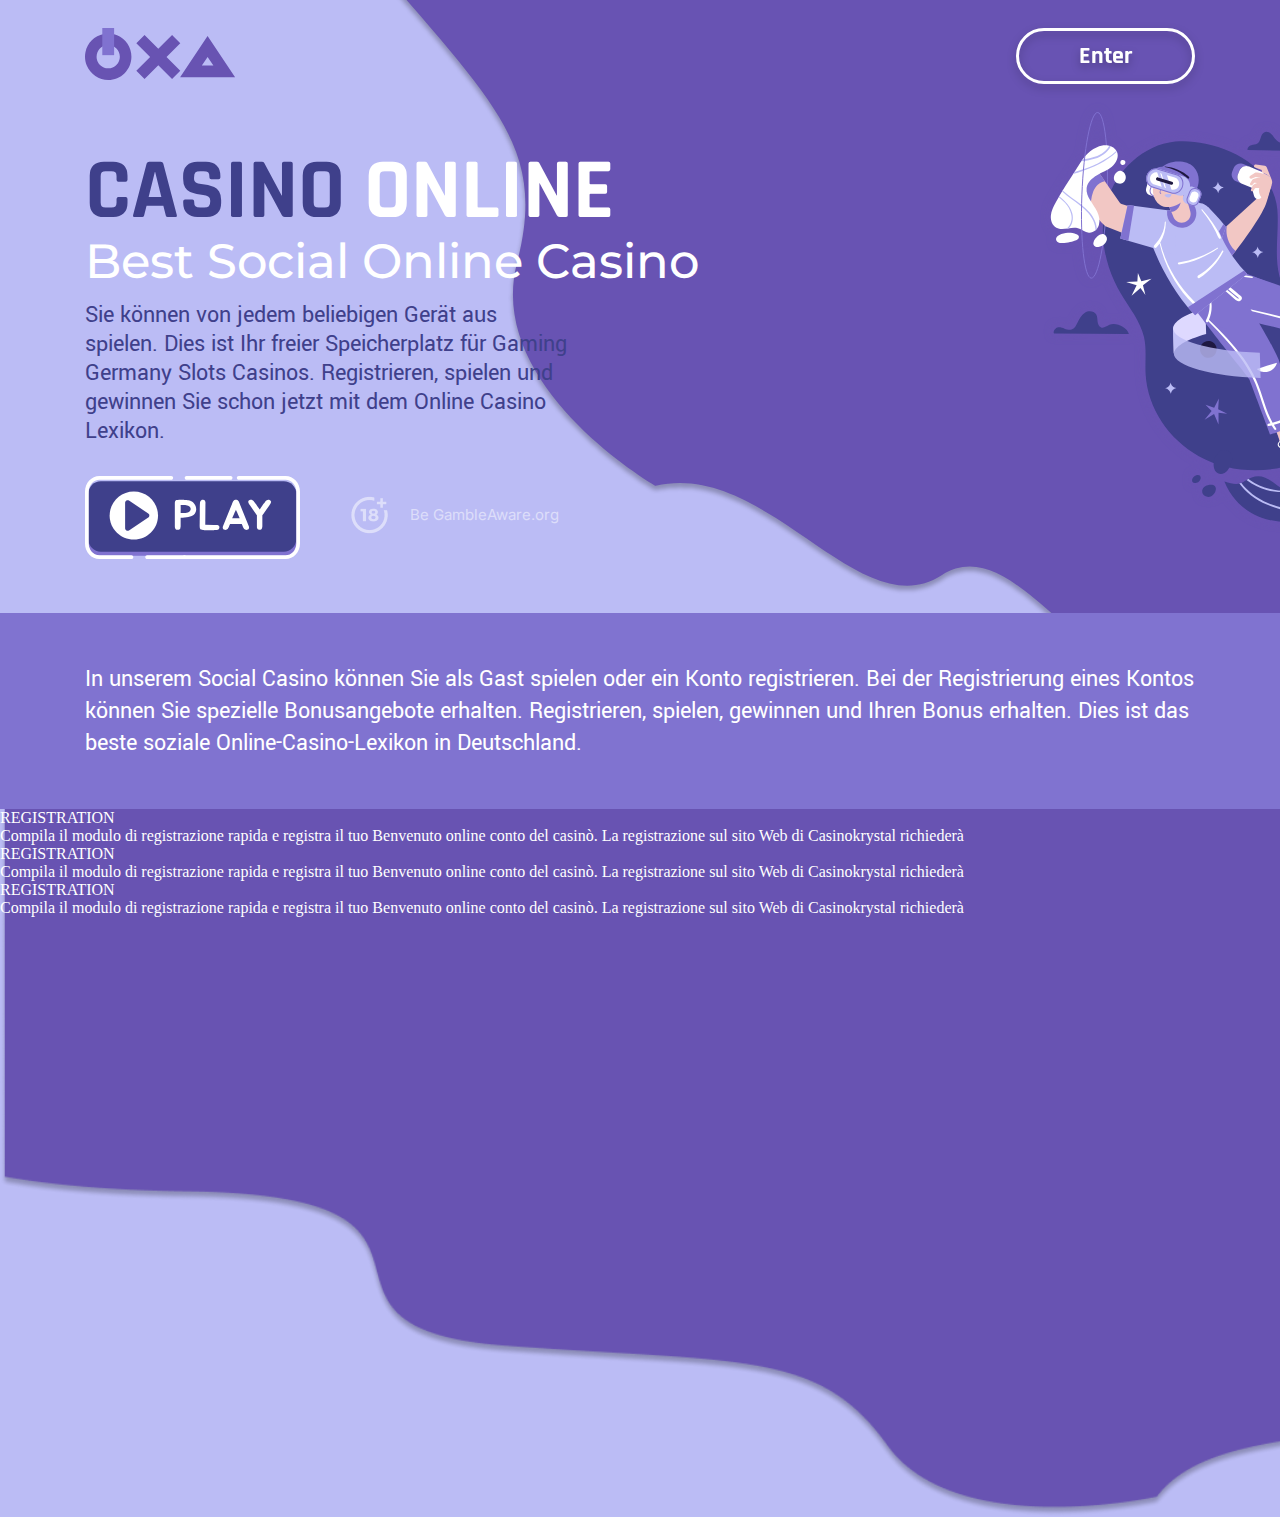
==== index.html @ 9703a472 "init" ====
<!DOCTYPE html>
<html lang="en">

<head>
    <meta charset="UTF-8">
    <meta http-equiv="X-UA-Compatible" content="IE=edge">
    <meta name="viewport" content="width=device-width, initial-scale=1.0">
    <title>Casino4</title>
    <link rel="stylesheet" href="css/style.css">
</head>

<body>

    <nav>
        <div class="container">
            <div class="logo">
                <a href="#">
                    <img src="images/lg.svg" alt="">
                </a>
            </div>
            <div class="enter">
                <button id="enter">
                    Enter
                </button>
            </div>
        </div>
    </nav>
    <img class="banner_fone" src="images/banner_fone.svg" />
    <div class="banner_left"><img src="images/banner_left.svg" alt=""></div>
    <div class="banner_right"><img src="images/banner_right.svg" alt=""></div>
    <div class="usp_banner">
        <div class="container">
            <div class="container_inner">
                <h1>
                    <span class="marked">CASINO</span> ONLINE
                </h1>
                <h2>
                    Best Social Online Casino
                </h2>
                <p>
                    Sie können von jedem beliebigen Gerät aus spielen. Dies ist Ihr freier Speicherplatz für Gaming
                    Germany Slots Casinos. Registrieren, spielen und gewinnen Sie schon jetzt mit dem Online Casino
                    Lexikon.
                </p>
                <div class="button_and_p18">
                    <button class="play_btn">
                        <svg width="215" height="83" viewBox="0 0 215 83" fill="none"
                            xmlns="http://www.w3.org/2000/svg">
                            <g clip-path="url(#clip0_13_591)">
                                <path id="shadow"
                                    d="M200.749 8.53271H15.9136C9.02258 8.53271 3.38501 14.0955 3.38501 20.8698V67.5354C3.38501 74.3344 9.02258 79.8725 15.9136 79.8725H200.749C207.637 79.8725 213.275 74.3097 213.275 67.5354V20.8698C213.275 14.0831 207.637 8.53271 200.749 8.53271Z"
                                    fill="#8072D0" />
                                <path id="fone"
                                    d="M198.73 5.29089H15.8329C8.98534 5.29089 3.38501 10.7733 3.38501 17.4703V63.5488C3.38501 70.2489 8.96983 75.7282 15.8329 75.7282H198.73C205.574 75.7282 211.174 70.2489 211.174 63.5488V17.4703C211.174 10.7733 205.574 5.29089 198.73 5.29089Z"
                                    fill="#3F408B" />
                                <path id="border_1"
                                    d="M145.63 3.70853H101.572C101.079 3.70853 100.605 3.51316 100.256 3.16542C99.9068 2.81768 99.7107 2.34605 99.7107 1.85427C99.7107 1.36248 99.9068 0.890833 100.256 0.543091C100.605 0.195349 101.079 0 101.572 0H145.63C146.124 0 146.598 0.195349 146.947 0.543091C147.296 0.890833 147.492 1.36248 147.492 1.85427C147.492 2.34605 147.296 2.81768 146.947 3.16542C146.598 3.51316 146.124 3.70853 145.63 3.70853Z"
                                    fill="white" />

                                <path id="border_2"
                                    d="M200.557 83H99.4346C98.9409 83 98.4674 82.8046 98.1182 82.4569C97.7691 82.1091 97.573 81.6375 97.573 81.1457C97.573 80.654 97.7691 80.1823 98.1182 79.8346C98.4674 79.4868 98.9409 79.2915 99.4346 79.2915H200.557C206.452 79.2915 211.274 73.9728 211.274 67.4334V15.5666C211.274 9.02718 206.468 3.70853 200.557 3.70853H153.707C153.213 3.70853 152.739 3.51316 152.39 3.16542C152.041 2.81768 151.845 2.34605 151.845 1.85427C151.845 1.36248 152.041 0.890833 152.39 0.543091C152.739 0.195349 153.213 0 153.707 0H200.557C208.522 0 214.997 6.98131 214.997 15.5666V67.4334C214.997 76.0032 208.528 83 200.557 83Z"
                                    fill="white" />
                                <path id="border_4"
                                    d="M46.4471 83H14.4398C6.47836 83 0 76.0156 0 67.4334V15.5666C0 6.98131 6.47836 0 14.4398 0H86.2637C86.7574 0 87.2309 0.195349 87.5801 0.543091C87.9292 0.890833 88.1253 1.36248 88.1253 1.85427C88.1253 2.34605 87.9292 2.81768 87.5801 3.16542C87.2309 3.51316 86.7574 3.70853 86.2637 3.70853H14.4398C8.54475 3.70853 3.72321 9.02718 3.72321 15.5666V67.4334C3.72321 73.9728 8.52923 79.2915 14.4398 79.2915H46.4471C46.9408 79.2915 47.4143 79.4868 47.7634 79.8346C48.1125 80.1823 48.3087 80.654 48.3087 81.1457C48.3087 81.6375 48.1125 82.1091 47.7634 82.4569C47.4143 82.8046 46.9408 83 46.4471 83Z"
                                    fill="white" />
                                <path id="border_3"
                                    d="M99.4347 83H62.1219C61.6281 83 61.1546 82.8047 60.8055 82.4569C60.4564 82.1092 60.2603 81.6376 60.2603 81.1458C60.2603 80.654 60.4564 80.1823 60.8055 79.8346C61.1546 79.4869 61.6281 79.2915 62.1219 79.2915H99.4347C99.9284 79.2915 100.402 79.4869 100.751 79.8346C101.1 80.1823 101.296 80.654 101.296 81.1458C101.296 81.6376 101.1 82.1092 100.751 82.4569C100.402 82.8047 99.9284 83 99.4347 83Z"
                                    fill="white" />
                                <path id="letter_p"
                                    d="M108.215 26.3893C109.28 27.3604 110.095 28.5717 110.592 29.9217C111.091 31.2219 111.294 32.6162 111.187 34.0041C111.078 35.2791 110.651 36.5069 109.946 37.5767C109.161 38.7205 108.031 39.5863 106.72 40.049C105.643 40.5123 104.516 40.8523 103.363 41.0627C102.258 41.2687 101.041 41.4243 99.7107 41.5294C99.1181 41.585 98.6124 41.6221 98.2028 41.6344C97.7932 41.6468 97.3185 41.6715 96.7817 41.6993H96.2109C96.0186 41.6927 95.8263 41.7061 95.6369 41.7395V50.4978C95.5541 51.0335 95.4507 51.5826 95.3266 52.145C95.2639 52.4223 95.1423 52.683 94.9699 52.9096C94.7976 53.1361 94.5786 53.3233 94.3276 53.4585C93.9713 53.6415 93.5799 53.7468 93.1795 53.7675C92.7655 53.7955 92.3496 53.781 91.9385 53.7242C91.5897 53.6856 91.2516 53.5807 90.9425 53.4152C90.6382 53.2196 90.407 52.9296 90.2848 52.5901C90.1631 52.3084 90.0594 52.0194 89.9745 51.7247C89.8664 51.3323 89.8162 50.9263 89.8256 50.5195V27.1094C89.8249 26.9251 89.8394 26.7411 89.869 26.5593L89.9528 26.0493C90.012 25.8999 90.0547 25.7445 90.08 25.5858C90.1057 25.4262 90.1484 25.2698 90.2072 25.1191C90.26 24.987 90.3244 24.8598 90.3996 24.739C90.4718 24.62 90.5654 24.5152 90.6757 24.43C90.867 24.2604 91.0908 24.1311 91.3335 24.0498C91.7664 23.9184 92.2185 23.8609 92.6707 23.8799H92.7545C93.6336 23.8242 94.6109 23.7748 95.6865 23.7315C96.5784 23.6862 97.4724 23.7079 98.361 23.7964C98.7272 23.8501 99.0958 23.8852 99.4656 23.9015C99.8069 23.9015 100.13 23.9386 100.443 23.9664L101.461 24.0498C101.802 24.0776 102.14 24.1209 102.481 24.1765C102.764 24.2322 103.024 24.2754 103.266 24.3033C103.508 24.3311 103.753 24.3743 104.011 24.43C104.269 24.4856 104.483 24.5443 104.753 24.5999C105.018 24.6571 105.27 24.7618 105.497 24.909C106.02 25.0483 106.521 25.2616 106.983 25.5425C107.38 25.7959 107.79 26.0803 108.215 26.3893ZM105.665 33.3551C105.706 32.7364 105.566 32.1189 105.261 31.5781C104.958 31.0612 104.532 30.6262 104.02 30.3111C103.452 29.9592 102.837 29.6887 102.193 29.5075C101.526 29.3119 100.844 29.1703 100.154 29.0842C99.9837 29.0842 99.751 29.0842 99.4531 29.0625L98.4975 29.0193L97.5419 28.9791C97.2317 28.9791 97.0114 28.9575 96.8407 28.9575C96.6729 28.9267 96.5025 28.9122 96.3319 28.9142H95.6524C95.6793 29.7898 95.6937 30.6284 95.6958 31.4298V34.032C95.6679 34.5388 95.6524 35.0487 95.6524 35.5555V37.0637L98.2865 37.0204C99.0381 37.0174 99.7889 36.9751 100.536 36.8937C101.332 36.8155 102.116 36.6454 102.872 36.3869C103.572 36.154 104.215 35.7794 104.762 35.2867C105.299 34.7807 105.621 34.09 105.665 33.3551Z"
                                    fill="white" />
                                <path id="letter_l"
                                    d="M134.287 50.4576C134.355 50.6564 134.384 50.8661 134.374 51.0757V51.7309C134.375 51.9495 134.332 52.1661 134.246 52.3675C134.16 52.5662 134.045 52.7515 133.905 52.9176C133.621 53.2748 133.237 53.5395 132.801 53.6778C132.187 53.8925 131.543 54.0073 130.892 54.0178C130.582 54.0456 130.253 54.058 129.915 54.058C129.573 54.0576 129.231 54.0866 128.894 54.1445H128.724C126.546 54.1713 124.295 54.1713 121.972 54.1445C121.335 54.1153 120.697 54.1226 120.061 54.1661C119.368 54.2076 118.673 54.1932 117.982 54.1229C117.337 54.0634 116.707 53.8918 116.121 53.616C115.796 53.4423 115.513 53.2012 115.289 52.909C115.066 52.6169 114.908 52.2805 114.827 51.9225C114.798 51.7905 114.783 51.6558 114.783 51.5207C114.67 50.5805 114.628 49.6333 114.656 48.6868C114.683 47.7576 114.698 46.8408 114.7 45.9363L114.783 39.8048V34.1308C114.783 33.1151 114.791 32.2127 114.805 31.4236C114.82 30.6345 114.84 29.7599 114.867 28.7998V28.5896C114.895 28.3053 114.917 28.0241 114.932 27.7429C114.948 27.4616 114.954 27.1773 114.954 26.8961C114.989 26.3192 115.148 25.7565 115.419 25.2458C115.595 24.8176 115.909 24.4606 116.313 24.2321C116.701 23.9724 117.161 23.8396 117.629 23.852C117.827 23.852 118.016 23.852 118.203 23.8705C118.389 23.8891 118.562 23.9076 118.733 23.9354C118.904 23.9631 119.069 24.0207 119.22 24.1054C119.394 24.2022 119.558 24.3149 119.71 24.4423C119.895 24.6621 120.051 24.904 120.176 25.1623C120.288 25.4606 120.36 25.7724 120.39 26.0895C120.418 26.2873 120.446 26.4696 120.474 26.6396C120.502 26.8071 120.517 26.9766 120.517 27.1464C120.46 27.3093 120.431 27.4806 120.43 27.6532V28.8894L120.263 48.8135L128.671 48.8969H130.666C130.837 48.8969 131.02 48.8969 131.218 48.9186C131.417 48.9402 131.615 48.9557 131.814 48.9835C132.013 49.0113 132.239 49.0391 132.407 49.0669C132.579 49.0956 132.749 49.138 132.915 49.1936C133.204 49.2653 133.468 49.4114 133.682 49.617C133.956 49.8374 134.165 50.128 134.287 50.4576Z"
                                    fill="white" />
                                <path id="letter_a"
                                    d="M163.973 50.7945C164.001 50.9645 164.023 51.1283 164.035 51.2828C164.048 51.4373 164.057 51.6135 164.057 51.8113C164.054 52.1451 163.946 52.4696 163.747 52.7384C163.655 52.8885 163.541 53.0239 163.409 53.1402C163.256 53.2686 163.084 53.3728 162.9 53.4492C162.218 53.8373 161.424 53.9864 160.647 53.8726C160.259 53.7636 159.898 53.5763 159.586 53.3225C159.549 53.2807 159.506 53.2443 159.459 53.2143C159.42 53.1897 159.39 53.1527 159.375 53.1093C159.342 53.0783 159.312 53.043 159.288 53.0042C159.256 52.9584 159.212 52.922 159.161 52.8991C159.035 52.7769 158.922 52.6423 158.823 52.4974C158.736 52.3707 158.652 52.2347 158.568 52.0956C158.512 51.958 158.448 51.8238 158.376 51.6939C158.305 51.5671 158.227 51.4311 158.143 51.2921C158.06 51.153 158.029 51.0727 157.973 50.983C157.916 50.8862 157.874 50.7823 157.845 50.674C157.743 50.4595 157.671 50.2316 157.631 49.9972L156.741 47.9266C154.786 47.9266 152.84 47.9328 150.902 47.9451C148.964 47.9575 147.017 47.9513 145.062 47.9266L144.172 49.9972C144.116 50.1034 144.08 50.2184 144.063 50.3371C144.048 50.4547 144.013 50.5687 143.958 50.674C143.902 50.7883 143.852 50.8934 143.809 50.983C143.766 51.0727 143.716 51.187 143.66 51.2921C143.604 51.3972 143.499 51.5671 143.427 51.6939C143.356 51.8206 143.278 51.9534 143.195 52.0956C143.137 52.2363 143.065 52.3709 142.981 52.4974C142.881 52.6416 142.768 52.7761 142.642 52.8991C142.591 52.9212 142.546 52.9577 142.515 53.0042C142.49 53.0423 142.461 53.0775 142.428 53.1093C142.413 53.1527 142.384 53.1897 142.344 53.2143C142.297 53.2443 142.254 53.2807 142.217 53.3225C141.904 53.5752 141.543 53.7623 141.156 53.8726C140.379 53.9866 139.586 53.8375 138.904 53.4492C138.719 53.3736 138.547 53.2693 138.395 53.1402C138.262 53.0248 138.147 52.8892 138.057 52.7384C137.858 52.4696 137.749 52.1451 137.746 51.8113C137.746 51.6135 137.746 51.4373 137.768 51.2828C137.79 51.1283 137.802 50.9738 137.83 50.7945C137.887 50.5373 137.958 50.2835 138.044 50.0343L138.171 49.6542L147.005 27.9963L147.259 27.3195C147.312 27.1569 147.383 27.0004 147.47 26.8529C147.564 26.6941 147.636 26.5237 147.684 26.346C147.811 26.0087 147.966 25.683 148.15 25.3725C148.237 25.208 148.341 25.0527 148.46 24.909L148.798 24.4856C148.99 24.2455 149.238 24.0565 149.521 23.9355C150.42 23.6553 151.383 23.6553 152.282 23.9355C152.565 24.0565 152.814 24.2455 153.005 24.4856C153.201 24.739 153.415 25.0357 153.641 25.3725C153.825 25.683 153.98 26.0087 154.107 26.346C154.155 26.5237 154.227 26.6941 154.321 26.8529C154.408 27.0004 154.479 27.1569 154.532 27.3195L154.786 27.9963L163.62 49.6542L163.747 50.0343C163.835 50.2837 163.911 50.5374 163.973 50.7945ZM153.921 40.4323C153.551 39.6133 153.176 38.7696 152.794 37.895C152.413 37.0204 152.009 36.1335 151.584 35.228C151.473 34.9746 151.358 34.715 151.246 34.4461L150.905 33.6642C150.821 33.9176 150.722 34.1803 150.595 34.4461C150.467 34.7119 150.368 34.9746 150.256 35.228C149.83 36.1345 149.427 37.0235 149.046 37.895C148.665 38.7696 148.286 39.6133 147.92 40.4323L147.157 42.2865H154.671L153.921 40.4323Z"
                                    fill="white" />
                                <path id="letter_y"
                                    d="M186.055 25.5425C186.082 25.6819 186.09 25.8245 186.077 25.9659C186.055 26.1289 186.004 26.2867 185.928 26.4325C185.826 26.7935 185.699 27.1467 185.546 27.4895C185.396 27.8589 185.187 28.2013 184.926 28.5031C184.811 28.6731 184.705 28.8369 184.616 28.9914C184.526 29.146 184.423 29.3005 184.339 29.4334L183.787 30.1534L178.326 37.9908L177.349 39.227V50.4793C177.294 50.6138 177.266 50.7575 177.265 50.9027C177.264 51.0581 177.249 51.2132 177.222 51.3662C177.169 51.4967 177.126 51.631 177.095 51.768C177.063 51.9051 177.021 52.0395 176.967 52.1698C176.922 52.2486 176.894 52.3359 176.884 52.4263L176.818 52.553L176.756 52.6797C176.569 52.9785 176.323 53.2369 176.034 53.4399C175.372 53.7537 174.622 53.828 173.911 53.6501C173.533 53.6273 173.174 53.4793 172.89 53.2298C172.759 53.1497 172.644 53.0447 172.552 52.9207C172.465 52.8064 172.382 52.6797 172.295 52.5406C172.208 52.4015 172.183 52.2316 172.127 52.0739C172.071 51.9374 172.028 51.7956 172 51.6506C171.944 51.5238 171.915 51.3872 171.913 51.2488V39.3321L170.982 37.895L165.463 30.1102L164.994 29.3499C164.824 29.0965 164.613 28.7998 164.374 28.4599C164.142 28.1424 163.942 27.8029 163.778 27.4462C163.668 27.2801 163.575 27.103 163.502 26.9177C163.43 26.7354 163.368 26.5438 163.313 26.346C163.227 26.0719 163.212 25.7807 163.269 25.4992C163.347 25.1482 163.523 24.8265 163.778 24.5721C164.043 24.3297 164.344 24.1305 164.672 23.9818C165.065 23.7007 165.551 23.5791 166.03 23.6419C166.309 23.6359 166.585 23.6941 166.837 23.8119C167.064 23.9231 167.29 24.0529 167.517 24.192C167.771 24.3898 168.019 24.5999 168.258 24.8101C168.496 25.0326 168.716 25.2733 168.916 25.5301C169.142 25.8114 169.357 26.0741 169.555 26.312C169.769 26.5753 169.967 26.8508 170.148 27.1372L170.275 27.3071C170.953 28.2096 171.59 29.0769 172.186 29.9093C172.782 30.7416 173.402 31.6368 174.048 32.5949C174.141 32.7007 174.226 32.8133 174.302 32.9318C174.414 33.1028 174.541 33.3005 174.684 33.5251C174.796 33.3273 174.904 33.1512 174.994 32.9967C175.062 32.8867 175.14 32.7832 175.227 32.6876C175.878 31.7296 176.499 30.8272 177.088 29.9804C177.678 29.1336 178.315 28.26 179 27.3597L179.083 27.1897C179.306 26.9421 179.514 26.681 179.704 26.4078C179.888 26.1379 180.095 25.8629 180.324 25.5827C180.725 25.0483 181.23 24.6013 181.811 24.2692C182.23 23.974 182.708 23.7727 183.213 23.679C183.706 23.6122 184.207 23.7324 184.616 24.0158C184.786 24.1302 184.947 24.2291 185.103 24.3249C185.251 24.4088 185.387 24.5128 185.506 24.6339C185.741 24.9025 185.927 25.21 186.055 25.5425Z"
                                    fill="white" />
                                <path id="round"
                                    d="M48.8237 63.6075C62.1895 63.6075 73.0246 52.8151 73.0246 39.5021C73.0246 26.189 62.1895 15.3966 48.8237 15.3966C35.4579 15.3966 24.6228 26.189 24.6228 39.5021C24.6228 52.8151 35.4579 63.6075 48.8237 63.6075Z"
                                    fill="white" />
                                <path id="play_in_round"
                                    d="M40.1177 26.6613V52.3398C40.1202 52.7852 40.2435 53.2217 40.4745 53.6031C40.7055 53.9846 41.0357 54.2967 41.4302 54.5066C41.8246 54.7165 42.2687 54.8164 42.7154 54.7956C43.1622 54.7749 43.595 54.6343 43.9681 54.3887L63.245 41.5541C63.5823 41.3279 63.8585 41.0225 64.0495 40.665C64.2405 40.3074 64.3404 39.9086 64.3404 39.5036C64.3404 39.0986 64.2405 38.6998 64.0495 38.3422C63.8585 37.9847 63.5823 37.6794 63.245 37.4531L43.9712 24.6123C43.598 24.3659 43.1649 24.2247 42.7177 24.2035C42.2705 24.1823 41.8259 24.282 41.4309 24.492C41.0359 24.702 40.7054 25.0145 40.4742 25.3964C40.243 25.7783 40.1198 26.2153 40.1177 26.6613Z"
                                    fill="#3F408B" />
                            </g>
                            <defs>
                                <clipPath id="clip0_13_591">
                                    <rect width="215" height="83" fill="white" />
                                </clipPath>
                            </defs>
                        </svg>
                    </button>
                    <div class="p18">
                        <img src="images/p18.png" alt="">
                        <p>
                            Be GambleAware.org
                        </p>
                    </div>
                </div>
            </div>
        </div>
    </div>

    <div class="information">
        <div class="container">
            <p>
                In unserem Social Casino können Sie als Gast spielen oder ein Konto registrieren. Bei der Registrierung
                eines Kontos können Sie spezielle Bonusangebote erhalten. Registrieren, spielen, gewinnen und Ihren
                Bonus erhalten. Dies ist das beste soziale Online-Casino-Lexikon in Deutschland.
            </p>
        </div>
    </div>

    <div class="adv">
        <div class="adv_element">
            <h2>
                REGISTRATION
            </h2>
            <p>
                Compila il modulo di registrazione rapida e registra il tuo Benvenuto online conto del casinò. La
                registrazione sul sito Web di Casinokrystal richiederà
            </p>
        </div>
        <div class="adv_element">
            <h2>
                REGISTRATION
            </h2>
            <p>
                Compila il modulo di registrazione rapida e registra il tuo Benvenuto online conto del casinò. La
                registrazione sul sito Web di Casinokrystal richiederà
            </p>
        </div>
        <div class="adv_element">
            <h2>
                REGISTRATION
            </h2>
            <p>
                Compila il modulo di registrazione rapida e registra il tuo Benvenuto online conto del casinò. La
                registrazione sul sito Web di Casinokrystal richiederà
            </p>
        </div>
    </div>


    <!-- 
    <div class="solo_btn_wrapper">
        <button class="play_btn">
            Play
        </button>
    </div>
    <div class="games">
        <div class="container">
            <div class="game">
                <img src="pic/alien.png">
                <button id="alien" class="play_btn">Play</button>
            </div>
            <div class="game">
                <img src="pic/poker.png">
                <button id="poker" class="play_btn">Play</button>
            </div>
            <div class="game">
                <img src="pic/treasure.png">
                <button id="treasure" class="play_btn">Play</button>
            </div>
            <div class="game">
                <img src="pic/africaking.png">
                <button id="africaking" class="play_btn">Play</button>
            </div>
            <div class="game">
                <img src="pic/spin.png">
                <button id="spin" class="play_btn">Play</button>
            </div>
            <div class="game">
                <img src="pic/pirates.png">
                <button id="pirates" class="play_btn">Play</button>
            </div>
            <div class="game">
                <img src="pic/bj.png">
                <button id="bj" class="play_btn">Play</button>
            </div>

        </div>
    </div>
    <div id="game_popup" class="dnone">
        <div class="game_popup_inner">
            <img src="pic/cross.svg" id="game_cross">
            <div id="game_name">BJ</div>
            <iframe id="iframe" src="" frameborder="0">
                Sorry, your browser doesn't support this game
            </iframe>
        </div>
    </div>


    <div class="footer">
        <nav>
            <div class="container">
                <div class="logo">
                    <a href="#">
                        <img src="pic/logo.svg" alt="">
                    </a>
                </div>
                <div class="links">
                    <a href="#">lorem</a>
                    <a href="#">ipsum</a>
                    <a href="#">dolor</a>
                    <a href="#">sit</a>
                    <a href="#">amet</a>
                </div>
            </div>
        </nav>
        <p>Lorem ipsum dolor sit amet consectetur adipisicing elit. Dolor nulla minima rerum ipsa repudiandae sapiente
            autem qui nesciunt? Tempora fuga repellat amet nisi voluptatum doloremque quibusdam sint iure reprehenderit
            repudiandae voluptatem odio, explicabo dolorem corrupti voluptas enim veniam porro quidem ut sequi? Suscipit
            corporis sed modi, voluptatum fugiat quam velit quas vitae dolores pariatur impedit aperiam exercitationem
            non voluptas. Ut.</p>
        <p>Lorem ipsum dolor sit amet consectetur adipisicing elit. Officiis, voluptatem.</p>
        <div class="p18">
            <img src="pic/p18.png" alt="">
            <p>
                The casino does not bring good luck in the future on real casino sites.
            </p>
        </div>
    </div>
    <script src="js/btns.js"></script> -->

</body>

</html>
---- css/style.css ----
@import url("https://fonts.googleapis.com/css2?family=Inter:wght@400;500&family=Montserrat:wght@500&family=Rajdhani:wght@500;700&family=Yantramanav:wght@400;700&display=swap");
body {
  background-color: rgb(187, 188, 245);
  line-height: 1;
}

article, aside, details, figcaption, figure,
footer, header, hgroup, menu, nav, section {
  display: block;
}

html, body, div, span, applet, object, iframe,
h1, h2, h3, h4, h5, h6, p, blockquote, pre,
a, abbr, acronym, address, big, cite, code,
del, dfn, em, img, ins, kbd, q, s, samp,
small, strike, strong, sub, sup, tt, var,
b, u, i, center,
dl, dt, dd, ol, ul, li,
fieldset, form, label, legend,
table, caption, tbody, tfoot, thead, tr, th, td,
article, aside, canvas, details, embed,
figure, figcaption, footer, header, hgroup,
menu, nav, output, ruby, section, summary,
time, mark, audio, video, button {
  margin: 0;
  padding: 0;
  border: 0;
  font-size: 100%;
  font: inherit;
  vertical-align: baseline;
  box-sizing: border-box;
  color: white;
}

.container {
  width: 1110px;
  margin: 0 auto;
}
@media (max-width: 1150px) {
  .container {
    width: 920px;
  }
}
@media (max-width: 960px) {
  .container {
    padding: 0px 15px;
    width: 100%;
  }
}

nav {
  padding: 28px 0px;
}
nav .container {
  display: flex;
  flex-wrap: wrap;
  justify-content: space-between;
}
nav .logo {
  width: 30%;
}
@media (max-width: 700px) {
  nav .logo {
    text-align: center;
    width: 100%;
  }
}
nav .logo img {
  transition: 0.3s;
}
nav .logo img:hover {
  filter: drop-shadow(0px 0px 5px rgb(104, 83, 178));
}
nav .enter {
  display: flex;
  flex-wrap: wrap;
  justify-content: right;
  -moz-column-gap: 32px;
       column-gap: 32px;
  width: 70%;
}
@media (max-width: 700px) {
  nav .enter {
    padding-top: 20px;
    width: 100%;
    justify-content: center;
  }
}
nav .enter button {
  border: 3px solid #FFFFFF;
  filter: drop-shadow(0px 4px 4px rgba(0, 0, 0, 0.25));
  border-radius: 32px;
  background-color: transparent;
  font-family: "Rajdhani";
  font-style: normal;
  font-weight: 700;
  font-size: 24px;
  line-height: 31px;
  padding: 5px 60px;
  transition: 0.2s;
}
nav .enter button:hover {
  cursor: pointer;
  background-color: white;
  color: rgb(104, 83, 178);
}

.banner_fone {
  position: absolute;
  top: 0;
  right: 0;
  z-index: -1;
}
@media (max-width: 1100px) {
  .banner_fone {
    display: none;
  }
}

.banner_left {
  width: 0;
  height: 0;
  position: relative;
  left: 1050px;
  animation: 10s ease-in-out 0s infinite alternate banner_left_anim;
  filter: drop-shadow(0px 0px 5px rgb(104, 83, 178));
}

@keyframes banner_left_anim {
  0% {
    transform: scale(1);
    transform: skew(-2deg, -2deg);
    transform: rotate(0deg);
    transform: translate(0px, 0px);
  }
  50% {
    transform: translate(30px, 0px);
    transform: scale(1.05);
    transform: skew(0deg, 0deg);
    transform: rotate(-6deg);
  }
  100% {
    transform: translate(30px, 30px);
    transform: scale(1.1);
    transform: skew(2deg, 2deg);
    transform: rotate(6deg);
  }
}
.banner_right {
  width: 0;
  height: 0;
  position: relative;
  left: 1350px;
  animation: 12s ease-in-out 0s infinite alternate banner_right_anim;
  filter: drop-shadow(0px 0px 5px rgb(104, 83, 178));
}

.banner_right img, .banner_left img {
  transition: 0.3s ease-in-out;
}
.banner_right img:hover, .banner_left img:hover {
  cursor: pointer;
  transform: scale(1.05);
  filter: drop-shadow(0px 0px 5px black);
}

@keyframes banner_right_anim {
  0% {
    transform: scale(1);
    transform: skew(4deg, 0deg);
    transform: rotate(0deg);
    transform: translate(0px, 0px);
  }
  50% {
    transform: translate(0px, 50px);
    transform: scale(0.95);
    transform: skew(2deg, 2deg);
    transform: rotate(8deg);
  }
  100% {
    transform: translate(30px, 20px);
    transform: scale(0.9);
    transform: skew(0deg, 4deg);
    transform: rotate(-8deg);
  }
}
.usp_banner {
  margin-top: 40px;
}
.usp_banner .container_inner {
  width: 63%;
  z-index: 1;
  position: relative;
}
@media (max-width: 950px) {
  .usp_banner .container_inner {
    width: 100%;
  }
}
.usp_banner .container_inner h1 {
  font-family: "Rajdhani";
  font-style: normal;
  font-weight: 700;
  font-size: 86px;
  line-height: 31px;
}
.usp_banner .container_inner h1 .marked {
  font-family: "Rajdhani";
  font-style: normal;
  font-weight: 700;
  font-size: 86px;
  line-height: 80px;
  color: rgb(63, 64, 139);
}
@media (max-width: 600px) {
  .usp_banner .container_inner h1 {
    font-size: 36px;
    line-height: 31px;
  }
}
.usp_banner .container_inner h2 {
  font-family: "Montserrat";
  font-style: normal;
  font-weight: 500;
  font-size: 48px;
  line-height: 59px;
}
@media (max-width: 600px) {
  .usp_banner .container_inner h2 {
    margin-top: 10px;
    font-size: 16px;
    line-height: 16px;
  }
}
.usp_banner .container_inner p {
  font-family: "Yantramanav";
  font-style: normal;
  font-weight: 400;
  font-size: 24px;
  line-height: 29px;
  color: #3F408B;
  width: 70%;
  margin-top: 10px;
}
@media (max-width: 1230px) {
  .usp_banner .container_inner p {
    width: 100%;
  }
}
@media (max-width: 600px) {
  .usp_banner .container_inner p {
    font-size: 16px;
    line-height: 29px;
  }
}
.usp_banner .container_inner .button_and_p18 {
  display: flex;
  -moz-column-gap: 50px;
       column-gap: 50px;
}
.usp_banner .container_inner .button_and_p18 button {
  margin-top: 30px;
  background: none;
  transition: 0.2s ease-in-out;
}
.usp_banner .container_inner .button_and_p18 button svg path {
  transition: 0.2s ease-in-out;
}
.usp_banner .container_inner .button_and_p18 button svg #border_1 {
  transition: 0.2s ease-in-out;
}
.usp_banner .container_inner .button_and_p18 button svg #border_2 {
  transition: 0.2s 0.1s ease-in-out;
}
.usp_banner .container_inner .button_and_p18 button svg #border_3 {
  transition: 0.2s 0.2s ease-in-out;
}
.usp_banner .container_inner .button_and_p18 button svg #border_4 {
  transition: 0.2s 0.3s ease-in-out;
}
.usp_banner .container_inner .button_and_p18 button svg #letter_p {
  transition: 0.2s ease-in-out;
}
.usp_banner .container_inner .button_and_p18 button svg #letter_l {
  transition: 0.2s 0.1s ease-in-out;
}
.usp_banner .container_inner .button_and_p18 button svg #letter_a {
  transition: 0.2s 0.2s ease-in-out;
}
.usp_banner .container_inner .button_and_p18 button svg #letter_y {
  transition: 0.2s 0.3s ease-in-out;
}
.usp_banner .container_inner .button_and_p18 button svg #round {
  transition: 0.5s ease-in-out;
}
.usp_banner .container_inner .button_and_p18 button svg #play_in_round {
  transition: 0.5s ease-in-out;
}
.usp_banner .container_inner .button_and_p18 button svg #fone {
  transition: 0.5s ease-in-out;
}
.usp_banner .container_inner .button_and_p18 button:hover {
  cursor: pointer;
  transform: scale(1.05);
}
.usp_banner .container_inner .button_and_p18 button:hover svg #border_1 {
  fill: #3F408B;
}
.usp_banner .container_inner .button_and_p18 button:hover svg #border_2 {
  fill: #3F408B;
}
.usp_banner .container_inner .button_and_p18 button:hover svg #border_3 {
  fill: #3F408B;
}
.usp_banner .container_inner .button_and_p18 button:hover svg #border_4 {
  fill: #3F408B;
}
.usp_banner .container_inner .button_and_p18 button:hover svg #letter_p {
  fill: #3F408B;
}
.usp_banner .container_inner .button_and_p18 button:hover svg #letter_l {
  fill: #3F408B;
}
.usp_banner .container_inner .button_and_p18 button:hover svg #letter_a {
  fill: #3F408B;
}
.usp_banner .container_inner .button_and_p18 button:hover svg #letter_y {
  fill: #3F408B;
}
.usp_banner .container_inner .button_and_p18 button:hover svg #round {
  fill: #3F408B;
}
.usp_banner .container_inner .button_and_p18 button:hover svg #play_in_round {
  fill: #e2e2ff;
}
.usp_banner .container_inner .button_and_p18 button:hover svg #fone {
  fill: #dbdcff;
}
.usp_banner .container_inner .button_and_p18 .p18 {
  margin-top: 20px;
  display: flex;
  -moz-column-gap: 20px;
       column-gap: 20px;
}
.usp_banner .container_inner .button_and_p18 .p18 img {
  width: 40px;
  height: 40px;
  margin: auto;
}
.usp_banner .container_inner .button_and_p18 .p18 p {
  margin: 0;
  width: auto;
  margin: auto 0px;
  font-family: "Inter";
  font-style: normal;
  font-weight: 400;
  font-size: 15px;
  line-height: 20px;
  color: rgba(255, 255, 255, 0.5);
}

.information {
  margin-top: 50px;
  padding: 50px 0px;
  background-color: rgb(128, 115, 208);
}
.information p {
  font-family: "Yantramanav";
  font-style: normal;
  font-weight: 400;
  font-size: 24px;
  line-height: 32px;
}

.adv {
  background-image: url(../images/adv_games_fone.png);
  background-size: cover;
  padding-bottom: 600px;
}
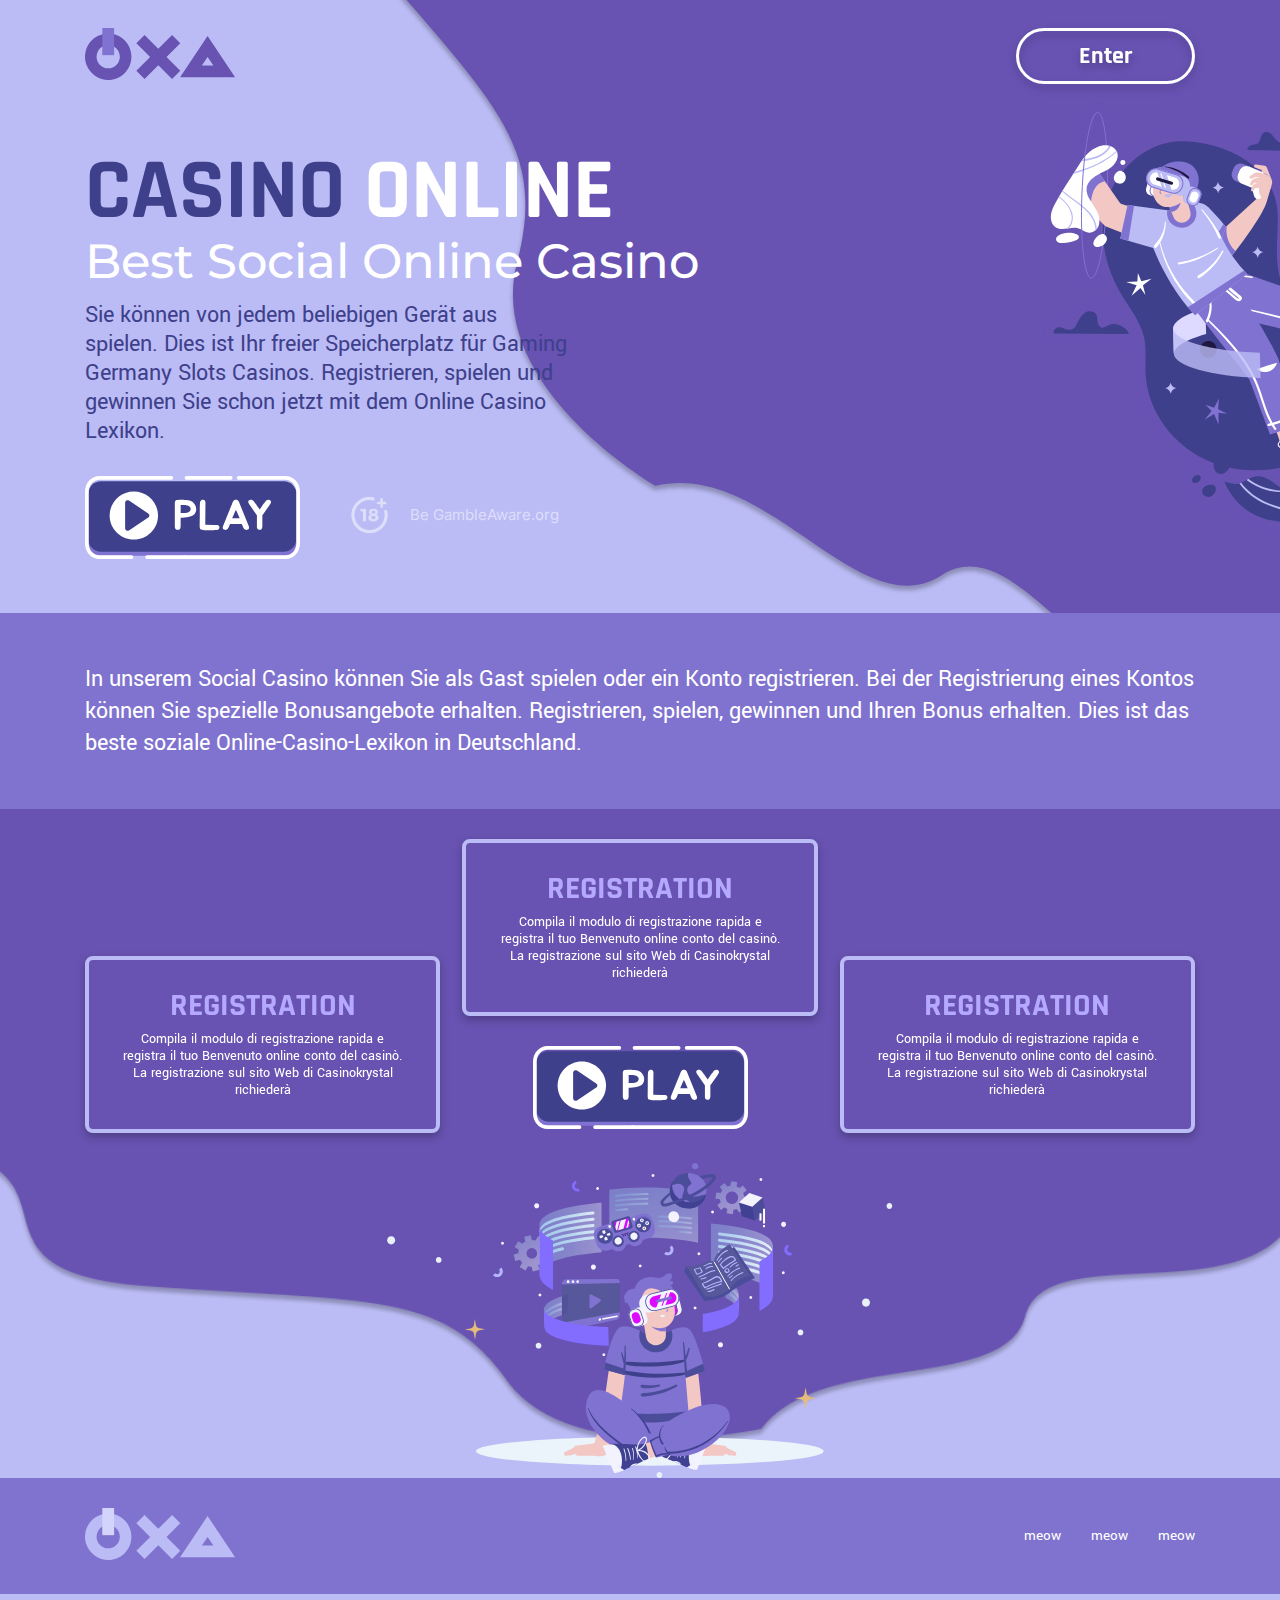
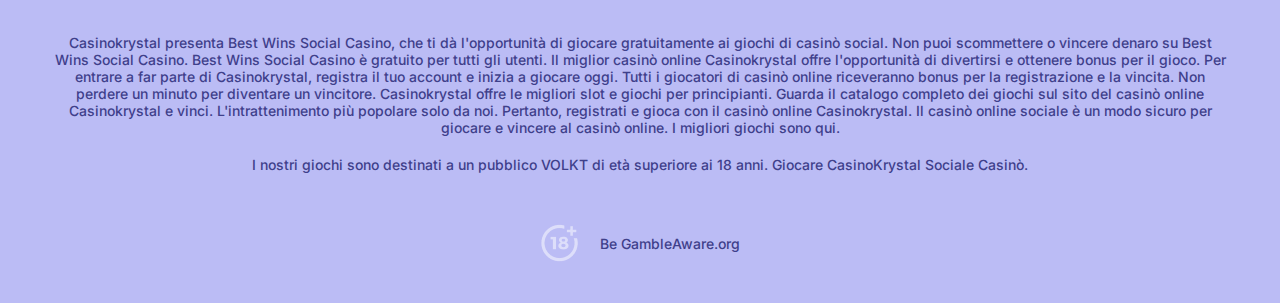
==== commit c5b9a4fb: "first page full" ====
--- a/index.html
+++ b/index.html
@@ -43,7 +43,7 @@
                     Lexikon.
                 </p>
                 <div class="button_and_p18">
-                    <button class="play_btn">
+                    <button class="play">
                         <svg width="215" height="83" viewBox="0 0 215 83" fill="none"
                             xmlns="http://www.w3.org/2000/svg">
                             <g clip-path="url(#clip0_13_591)">
@@ -114,34 +114,139 @@
     </div>
 
     <div class="adv">
-        <div class="adv_element">
-            <h2>
-                REGISTRATION
-            </h2>
+        <div class="container">
+            <div class="adv_element_wrapper">
+                <div class="adv_element">
+                    <h2>
+                        REGISTRATION
+                    </h2>
+                    <p>
+                        Compila il modulo di registrazione rapida e registra il tuo Benvenuto online conto del casinò.
+                        La
+                        registrazione sul sito Web di Casinokrystal richiederà
+                    </p>
+                </div>
+            </div>
+            <div class="adv_element_wrapper">
+                <div class="adv_element">
+                    <h2>
+                        REGISTRATION
+                    </h2>
+                    <p>
+                        Compila il modulo di registrazione rapida e registra il tuo Benvenuto online conto del casinò.
+                        La
+                        registrazione sul sito Web di Casinokrystal richiederà
+                    </p>
+                </div>
+                <button class="play">
+                    <svg width="215" height="83" viewBox="0 0 215 83" fill="none" xmlns="http://www.w3.org/2000/svg">
+                        <g clip-path="url(#clip0_13_591)">
+                            <path id="shadow"
+                                d="M200.749 8.53271H15.9136C9.02258 8.53271 3.38501 14.0955 3.38501 20.8698V67.5354C3.38501 74.3344 9.02258 79.8725 15.9136 79.8725H200.749C207.637 79.8725 213.275 74.3097 213.275 67.5354V20.8698C213.275 14.0831 207.637 8.53271 200.749 8.53271Z"
+                                fill="#8072D0" />
+                            <path id="fone"
+                                d="M198.73 5.29089H15.8329C8.98534 5.29089 3.38501 10.7733 3.38501 17.4703V63.5488C3.38501 70.2489 8.96983 75.7282 15.8329 75.7282H198.73C205.574 75.7282 211.174 70.2489 211.174 63.5488V17.4703C211.174 10.7733 205.574 5.29089 198.73 5.29089Z"
+                                fill="#3F408B" />
+                            <path id="border_1"
+                                d="M145.63 3.70853H101.572C101.079 3.70853 100.605 3.51316 100.256 3.16542C99.9068 2.81768 99.7107 2.34605 99.7107 1.85427C99.7107 1.36248 99.9068 0.890833 100.256 0.543091C100.605 0.195349 101.079 0 101.572 0H145.63C146.124 0 146.598 0.195349 146.947 0.543091C147.296 0.890833 147.492 1.36248 147.492 1.85427C147.492 2.34605 147.296 2.81768 146.947 3.16542C146.598 3.51316 146.124 3.70853 145.63 3.70853Z"
+                                fill="white" />
+
+                            <path id="border_2"
+                                d="M200.557 83H99.4346C98.9409 83 98.4674 82.8046 98.1182 82.4569C97.7691 82.1091 97.573 81.6375 97.573 81.1457C97.573 80.654 97.7691 80.1823 98.1182 79.8346C98.4674 79.4868 98.9409 79.2915 99.4346 79.2915H200.557C206.452 79.2915 211.274 73.9728 211.274 67.4334V15.5666C211.274 9.02718 206.468 3.70853 200.557 3.70853H153.707C153.213 3.70853 152.739 3.51316 152.39 3.16542C152.041 2.81768 151.845 2.34605 151.845 1.85427C151.845 1.36248 152.041 0.890833 152.39 0.543091C152.739 0.195349 153.213 0 153.707 0H200.557C208.522 0 214.997 6.98131 214.997 15.5666V67.4334C214.997 76.0032 208.528 83 200.557 83Z"
+                                fill="white" />
+                            <path id="border_4"
+                                d="M46.4471 83H14.4398C6.47836 83 0 76.0156 0 67.4334V15.5666C0 6.98131 6.47836 0 14.4398 0H86.2637C86.7574 0 87.2309 0.195349 87.5801 0.543091C87.9292 0.890833 88.1253 1.36248 88.1253 1.85427C88.1253 2.34605 87.9292 2.81768 87.5801 3.16542C87.2309 3.51316 86.7574 3.70853 86.2637 3.70853H14.4398C8.54475 3.70853 3.72321 9.02718 3.72321 15.5666V67.4334C3.72321 73.9728 8.52923 79.2915 14.4398 79.2915H46.4471C46.9408 79.2915 47.4143 79.4868 47.7634 79.8346C48.1125 80.1823 48.3087 80.654 48.3087 81.1457C48.3087 81.6375 48.1125 82.1091 47.7634 82.4569C47.4143 82.8046 46.9408 83 46.4471 83Z"
+                                fill="white" />
+                            <path id="border_3"
+                                d="M99.4347 83H62.1219C61.6281 83 61.1546 82.8047 60.8055 82.4569C60.4564 82.1092 60.2603 81.6376 60.2603 81.1458C60.2603 80.654 60.4564 80.1823 60.8055 79.8346C61.1546 79.4869 61.6281 79.2915 62.1219 79.2915H99.4347C99.9284 79.2915 100.402 79.4869 100.751 79.8346C101.1 80.1823 101.296 80.654 101.296 81.1458C101.296 81.6376 101.1 82.1092 100.751 82.4569C100.402 82.8047 99.9284 83 99.4347 83Z"
+                                fill="white" />
+                            <path id="letter_p"
+                                d="M108.215 26.3893C109.28 27.3604 110.095 28.5717 110.592 29.9217C111.091 31.2219 111.294 32.6162 111.187 34.0041C111.078 35.2791 110.651 36.5069 109.946 37.5767C109.161 38.7205 108.031 39.5863 106.72 40.049C105.643 40.5123 104.516 40.8523 103.363 41.0627C102.258 41.2687 101.041 41.4243 99.7107 41.5294C99.1181 41.585 98.6124 41.6221 98.2028 41.6344C97.7932 41.6468 97.3185 41.6715 96.7817 41.6993H96.2109C96.0186 41.6927 95.8263 41.7061 95.6369 41.7395V50.4978C95.5541 51.0335 95.4507 51.5826 95.3266 52.145C95.2639 52.4223 95.1423 52.683 94.9699 52.9096C94.7976 53.1361 94.5786 53.3233 94.3276 53.4585C93.9713 53.6415 93.5799 53.7468 93.1795 53.7675C92.7655 53.7955 92.3496 53.781 91.9385 53.7242C91.5897 53.6856 91.2516 53.5807 90.9425 53.4152C90.6382 53.2196 90.407 52.9296 90.2848 52.5901C90.1631 52.3084 90.0594 52.0194 89.9745 51.7247C89.8664 51.3323 89.8162 50.9263 89.8256 50.5195V27.1094C89.8249 26.9251 89.8394 26.7411 89.869 26.5593L89.9528 26.0493C90.012 25.8999 90.0547 25.7445 90.08 25.5858C90.1057 25.4262 90.1484 25.2698 90.2072 25.1191C90.26 24.987 90.3244 24.8598 90.3996 24.739C90.4718 24.62 90.5654 24.5152 90.6757 24.43C90.867 24.2604 91.0908 24.1311 91.3335 24.0498C91.7664 23.9184 92.2185 23.8609 92.6707 23.8799H92.7545C93.6336 23.8242 94.6109 23.7748 95.6865 23.7315C96.5784 23.6862 97.4724 23.7079 98.361 23.7964C98.7272 23.8501 99.0958 23.8852 99.4656 23.9015C99.8069 23.9015 100.13 23.9386 100.443 23.9664L101.461 24.0498C101.802 24.0776 102.14 24.1209 102.481 24.1765C102.764 24.2322 103.024 24.2754 103.266 24.3033C103.508 24.3311 103.753 24.3743 104.011 24.43C104.269 24.4856 104.483 24.5443 104.753 24.5999C105.018 24.6571 105.27 24.7618 105.497 24.909C106.02 25.0483 106.521 25.2616 106.983 25.5425C107.38 25.7959 107.79 26.0803 108.215 26.3893ZM105.665 33.3551C105.706 32.7364 105.566 32.1189 105.261 31.5781C104.958 31.0612 104.532 30.6262 104.02 30.3111C103.452 29.9592 102.837 29.6887 102.193 29.5075C101.526 29.3119 100.844 29.1703 100.154 29.0842C99.9837 29.0842 99.751 29.0842 99.4531 29.0625L98.4975 29.0193L97.5419 28.9791C97.2317 28.9791 97.0114 28.9575 96.8407 28.9575C96.6729 28.9267 96.5025 28.9122 96.3319 28.9142H95.6524C95.6793 29.7898 95.6937 30.6284 95.6958 31.4298V34.032C95.6679 34.5388 95.6524 35.0487 95.6524 35.5555V37.0637L98.2865 37.0204C99.0381 37.0174 99.7889 36.9751 100.536 36.8937C101.332 36.8155 102.116 36.6454 102.872 36.3869C103.572 36.154 104.215 35.7794 104.762 35.2867C105.299 34.7807 105.621 34.09 105.665 33.3551Z"
+                                fill="white" />
+                            <path id="letter_l"
+                                d="M134.287 50.4576C134.355 50.6564 134.384 50.8661 134.374 51.0757V51.7309C134.375 51.9495 134.332 52.1661 134.246 52.3675C134.16 52.5662 134.045 52.7515 133.905 52.9176C133.621 53.2748 133.237 53.5395 132.801 53.6778C132.187 53.8925 131.543 54.0073 130.892 54.0178C130.582 54.0456 130.253 54.058 129.915 54.058C129.573 54.0576 129.231 54.0866 128.894 54.1445H128.724C126.546 54.1713 124.295 54.1713 121.972 54.1445C121.335 54.1153 120.697 54.1226 120.061 54.1661C119.368 54.2076 118.673 54.1932 117.982 54.1229C117.337 54.0634 116.707 53.8918 116.121 53.616C115.796 53.4423 115.513 53.2012 115.289 52.909C115.066 52.6169 114.908 52.2805 114.827 51.9225C114.798 51.7905 114.783 51.6558 114.783 51.5207C114.67 50.5805 114.628 49.6333 114.656 48.6868C114.683 47.7576 114.698 46.8408 114.7 45.9363L114.783 39.8048V34.1308C114.783 33.1151 114.791 32.2127 114.805 31.4236C114.82 30.6345 114.84 29.7599 114.867 28.7998V28.5896C114.895 28.3053 114.917 28.0241 114.932 27.7429C114.948 27.4616 114.954 27.1773 114.954 26.8961C114.989 26.3192 115.148 25.7565 115.419 25.2458C115.595 24.8176 115.909 24.4606 116.313 24.2321C116.701 23.9724 117.161 23.8396 117.629 23.852C117.827 23.852 118.016 23.852 118.203 23.8705C118.389 23.8891 118.562 23.9076 118.733 23.9354C118.904 23.9631 119.069 24.0207 119.22 24.1054C119.394 24.2022 119.558 24.3149 119.71 24.4423C119.895 24.6621 120.051 24.904 120.176 25.1623C120.288 25.4606 120.36 25.7724 120.39 26.0895C120.418 26.2873 120.446 26.4696 120.474 26.6396C120.502 26.8071 120.517 26.9766 120.517 27.1464C120.46 27.3093 120.431 27.4806 120.43 27.6532V28.8894L120.263 48.8135L128.671 48.8969H130.666C130.837 48.8969 131.02 48.8969 131.218 48.9186C131.417 48.9402 131.615 48.9557 131.814 48.9835C132.013 49.0113 132.239 49.0391 132.407 49.0669C132.579 49.0956 132.749 49.138 132.915 49.1936C133.204 49.2653 133.468 49.4114 133.682 49.617C133.956 49.8374 134.165 50.128 134.287 50.4576Z"
+                                fill="white" />
+                            <path id="letter_a"
+                                d="M163.973 50.7945C164.001 50.9645 164.023 51.1283 164.035 51.2828C164.048 51.4373 164.057 51.6135 164.057 51.8113C164.054 52.1451 163.946 52.4696 163.747 52.7384C163.655 52.8885 163.541 53.0239 163.409 53.1402C163.256 53.2686 163.084 53.3728 162.9 53.4492C162.218 53.8373 161.424 53.9864 160.647 53.8726C160.259 53.7636 159.898 53.5763 159.586 53.3225C159.549 53.2807 159.506 53.2443 159.459 53.2143C159.42 53.1897 159.39 53.1527 159.375 53.1093C159.342 53.0783 159.312 53.043 159.288 53.0042C159.256 52.9584 159.212 52.922 159.161 52.8991C159.035 52.7769 158.922 52.6423 158.823 52.4974C158.736 52.3707 158.652 52.2347 158.568 52.0956C158.512 51.958 158.448 51.8238 158.376 51.6939C158.305 51.5671 158.227 51.4311 158.143 51.2921C158.06 51.153 158.029 51.0727 157.973 50.983C157.916 50.8862 157.874 50.7823 157.845 50.674C157.743 50.4595 157.671 50.2316 157.631 49.9972L156.741 47.9266C154.786 47.9266 152.84 47.9328 150.902 47.9451C148.964 47.9575 147.017 47.9513 145.062 47.9266L144.172 49.9972C144.116 50.1034 144.08 50.2184 144.063 50.3371C144.048 50.4547 144.013 50.5687 143.958 50.674C143.902 50.7883 143.852 50.8934 143.809 50.983C143.766 51.0727 143.716 51.187 143.66 51.2921C143.604 51.3972 143.499 51.5671 143.427 51.6939C143.356 51.8206 143.278 51.9534 143.195 52.0956C143.137 52.2363 143.065 52.3709 142.981 52.4974C142.881 52.6416 142.768 52.7761 142.642 52.8991C142.591 52.9212 142.546 52.9577 142.515 53.0042C142.49 53.0423 142.461 53.0775 142.428 53.1093C142.413 53.1527 142.384 53.1897 142.344 53.2143C142.297 53.2443 142.254 53.2807 142.217 53.3225C141.904 53.5752 141.543 53.7623 141.156 53.8726C140.379 53.9866 139.586 53.8375 138.904 53.4492C138.719 53.3736 138.547 53.2693 138.395 53.1402C138.262 53.0248 138.147 52.8892 138.057 52.7384C137.858 52.4696 137.749 52.1451 137.746 51.8113C137.746 51.6135 137.746 51.4373 137.768 51.2828C137.79 51.1283 137.802 50.9738 137.83 50.7945C137.887 50.5373 137.958 50.2835 138.044 50.0343L138.171 49.6542L147.005 27.9963L147.259 27.3195C147.312 27.1569 147.383 27.0004 147.47 26.8529C147.564 26.6941 147.636 26.5237 147.684 26.346C147.811 26.0087 147.966 25.683 148.15 25.3725C148.237 25.208 148.341 25.0527 148.46 24.909L148.798 24.4856C148.99 24.2455 149.238 24.0565 149.521 23.9355C150.42 23.6553 151.383 23.6553 152.282 23.9355C152.565 24.0565 152.814 24.2455 153.005 24.4856C153.201 24.739 153.415 25.0357 153.641 25.3725C153.825 25.683 153.98 26.0087 154.107 26.346C154.155 26.5237 154.227 26.6941 154.321 26.8529C154.408 27.0004 154.479 27.1569 154.532 27.3195L154.786 27.9963L163.62 49.6542L163.747 50.0343C163.835 50.2837 163.911 50.5374 163.973 50.7945ZM153.921 40.4323C153.551 39.6133 153.176 38.7696 152.794 37.895C152.413 37.0204 152.009 36.1335 151.584 35.228C151.473 34.9746 151.358 34.715 151.246 34.4461L150.905 33.6642C150.821 33.9176 150.722 34.1803 150.595 34.4461C150.467 34.7119 150.368 34.9746 150.256 35.228C149.83 36.1345 149.427 37.0235 149.046 37.895C148.665 38.7696 148.286 39.6133 147.92 40.4323L147.157 42.2865H154.671L153.921 40.4323Z"
+                                fill="white" />
+                            <path id="letter_y"
+                                d="M186.055 25.5425C186.082 25.6819 186.09 25.8245 186.077 25.9659C186.055 26.1289 186.004 26.2867 185.928 26.4325C185.826 26.7935 185.699 27.1467 185.546 27.4895C185.396 27.8589 185.187 28.2013 184.926 28.5031C184.811 28.6731 184.705 28.8369 184.616 28.9914C184.526 29.146 184.423 29.3005 184.339 29.4334L183.787 30.1534L178.326 37.9908L177.349 39.227V50.4793C177.294 50.6138 177.266 50.7575 177.265 50.9027C177.264 51.0581 177.249 51.2132 177.222 51.3662C177.169 51.4967 177.126 51.631 177.095 51.768C177.063 51.9051 177.021 52.0395 176.967 52.1698C176.922 52.2486 176.894 52.3359 176.884 52.4263L176.818 52.553L176.756 52.6797C176.569 52.9785 176.323 53.2369 176.034 53.4399C175.372 53.7537 174.622 53.828 173.911 53.6501C173.533 53.6273 173.174 53.4793 172.89 53.2298C172.759 53.1497 172.644 53.0447 172.552 52.9207C172.465 52.8064 172.382 52.6797 172.295 52.5406C172.208 52.4015 172.183 52.2316 172.127 52.0739C172.071 51.9374 172.028 51.7956 172 51.6506C171.944 51.5238 171.915 51.3872 171.913 51.2488V39.3321L170.982 37.895L165.463 30.1102L164.994 29.3499C164.824 29.0965 164.613 28.7998 164.374 28.4599C164.142 28.1424 163.942 27.8029 163.778 27.4462C163.668 27.2801 163.575 27.103 163.502 26.9177C163.43 26.7354 163.368 26.5438 163.313 26.346C163.227 26.0719 163.212 25.7807 163.269 25.4992C163.347 25.1482 163.523 24.8265 163.778 24.5721C164.043 24.3297 164.344 24.1305 164.672 23.9818C165.065 23.7007 165.551 23.5791 166.03 23.6419C166.309 23.6359 166.585 23.6941 166.837 23.8119C167.064 23.9231 167.29 24.0529 167.517 24.192C167.771 24.3898 168.019 24.5999 168.258 24.8101C168.496 25.0326 168.716 25.2733 168.916 25.5301C169.142 25.8114 169.357 26.0741 169.555 26.312C169.769 26.5753 169.967 26.8508 170.148 27.1372L170.275 27.3071C170.953 28.2096 171.59 29.0769 172.186 29.9093C172.782 30.7416 173.402 31.6368 174.048 32.5949C174.141 32.7007 174.226 32.8133 174.302 32.9318C174.414 33.1028 174.541 33.3005 174.684 33.5251C174.796 33.3273 174.904 33.1512 174.994 32.9967C175.062 32.8867 175.14 32.7832 175.227 32.6876C175.878 31.7296 176.499 30.8272 177.088 29.9804C177.678 29.1336 178.315 28.26 179 27.3597L179.083 27.1897C179.306 26.9421 179.514 26.681 179.704 26.4078C179.888 26.1379 180.095 25.8629 180.324 25.5827C180.725 25.0483 181.23 24.6013 181.811 24.2692C182.23 23.974 182.708 23.7727 183.213 23.679C183.706 23.6122 184.207 23.7324 184.616 24.0158C184.786 24.1302 184.947 24.2291 185.103 24.3249C185.251 24.4088 185.387 24.5128 185.506 24.6339C185.741 24.9025 185.927 25.21 186.055 25.5425Z"
+                                fill="white" />
+                            <path id="round"
+                                d="M48.8237 63.6075C62.1895 63.6075 73.0246 52.8151 73.0246 39.5021C73.0246 26.189 62.1895 15.3966 48.8237 15.3966C35.4579 15.3966 24.6228 26.189 24.6228 39.5021C24.6228 52.8151 35.4579 63.6075 48.8237 63.6075Z"
+                                fill="white" />
+                            <path id="play_in_round"
+                                d="M40.1177 26.6613V52.3398C40.1202 52.7852 40.2435 53.2217 40.4745 53.6031C40.7055 53.9846 41.0357 54.2967 41.4302 54.5066C41.8246 54.7165 42.2687 54.8164 42.7154 54.7956C43.1622 54.7749 43.595 54.6343 43.9681 54.3887L63.245 41.5541C63.5823 41.3279 63.8585 41.0225 64.0495 40.665C64.2405 40.3074 64.3404 39.9086 64.3404 39.5036C64.3404 39.0986 64.2405 38.6998 64.0495 38.3422C63.8585 37.9847 63.5823 37.6794 63.245 37.4531L43.9712 24.6123C43.598 24.3659 43.1649 24.2247 42.7177 24.2035C42.2705 24.1823 41.8259 24.282 41.4309 24.492C41.0359 24.702 40.7054 25.0145 40.4742 25.3964C40.243 25.7783 40.1198 26.2153 40.1177 26.6613Z"
+                                fill="#3F408B" />
+                        </g>
+                        <defs>
+                            <clipPath id="clip0_13_591">
+                                <rect width="215" height="83" fill="white" />
+                            </clipPath>
+                        </defs>
+                    </svg>
+                </button>
+            </div>
+            <div class="adv_element_wrapper">
+                <div class="adv_element">
+                    <h2>
+                        REGISTRATION
+                    </h2>
+                    <p>
+                        Compila il modulo di registrazione rapida e registra il tuo Benvenuto online conto del casinò.
+                        La
+                        registrazione sul sito Web di Casinokrystal richiederà
+                    </p>
+                </div>
+            </div>
+            <img src="images/manvr.svg" />
+        </div>
+    </div>
+    <footer>
+        <nav>
+            <div class="container">
+
+                <div class="logo">
+                    <a href="#">
+                        <img src="images/lgfooter.svg">
+                    </a>
+                </div>
+                <div class="links">
+                    <a href="#">
+                        meow
+                    </a>
+                    <a href="#">
+                        meow
+                    </a>
+                    <a href="#">
+                        meow
+                    </a>
+                </div>
+            </div>
+        </nav>
+        <p>
+            Casinokrystal presenta Best Wins Social Casino, che ti dà l'opportunità di giocare gratuitamente ai giochi
+            di casinò social. Non puoi scommettere o vincere denaro su Best Wins Social Casino. Best Wins Social Casino
+            è gratuito per tutti gli utenti. Il miglior casinò online Casinokrystal offre l'opportunità di divertirsi e
+            ottenere bonus per il gioco. Per entrare a far parte di Casinokrystal, registra il tuo account e inizia a
+            giocare oggi. Tutti i giocatori di casinò online riceveranno bonus per la registrazione e la vincita. Non
+            perdere un minuto per diventare un vincitore. Casinokrystal offre le migliori slot e giochi per
+            principianti. Guarda il catalogo completo dei giochi sul sito del casinò online Сasinokrystal e vinci.
+            L'intrattenimento più popolare solo da noi. Pertanto, registrati e gioca con il casinò online Casinokrystal.
+            Il casinò online sociale è un modo sicuro per giocare e vincere al casinò online. I migliori giochi sono
+            qui.
+        </p>
+        <p>
+            I nostri giochi sono destinati a un pubblico VOLKT di età superiore ai 18 anni. Giocare CasinoKrystal
+            Sociale Casinò.
+        </p>
+        <div class="p18">
+            <img src="images/p18.png" alt="">
             <p>
-                Compila il modulo di registrazione rapida e registra il tuo Benvenuto online conto del casinò. La
-                registrazione sul sito Web di Casinokrystal richiederà
+                Be GambleAware.org
             </p>
         </div>
-        <div class="adv_element">
-            <h2>
-                REGISTRATION
-            </h2>
-            <p>
-                Compila il modulo di registrazione rapida e registra il tuo Benvenuto online conto del casinò. La
-                registrazione sul sito Web di Casinokrystal richiederà
-            </p>
-        </div>
-        <div class="adv_element">
-            <h2>
-                REGISTRATION
-            </h2>
-            <p>
-                Compila il modulo di registrazione rapida e registra il tuo Benvenuto online conto del casinò. La
-                registrazione sul sito Web di Casinokrystal richiederà
-            </p>
-        </div>
-    </div>
+    </footer>
 
 
     <!-- 
--- a/css/style.css
+++ b/css/style.css
@@ -1,6 +1,6 @@
 @import url("https://fonts.googleapis.com/css2?family=Inter:wght@400;500&family=Montserrat:wght@500&family=Rajdhani:wght@500;700&family=Yantramanav:wght@400;700&display=swap");
 body {
-  background-color: rgb(187, 188, 245);
+  background-color: #bbbcf5;
   line-height: 1;
 }
 
@@ -184,6 +184,86 @@
     transform: rotate(-8deg);
   }
 }
+.play {
+  margin-top: 30px;
+  background: none;
+  transition: 0.2s ease-in-out;
+}
+.play svg path {
+  transition: 0.2s ease-in-out;
+}
+.play svg #border_1 {
+  transition: 0.2s ease-in-out;
+}
+.play svg #border_2 {
+  transition: 0.2s 0.1s ease-in-out;
+}
+.play svg #border_3 {
+  transition: 0.2s 0.2s ease-in-out;
+}
+.play svg #border_4 {
+  transition: 0.2s 0.3s ease-in-out;
+}
+.play svg #letter_p {
+  transition: 0.2s ease-in-out;
+}
+.play svg #letter_l {
+  transition: 0.2s 0.1s ease-in-out;
+}
+.play svg #letter_a {
+  transition: 0.2s 0.2s ease-in-out;
+}
+.play svg #letter_y {
+  transition: 0.2s 0.3s ease-in-out;
+}
+.play svg #round {
+  transition: 0.5s ease-in-out;
+}
+.play svg #play_in_round {
+  transition: 0.5s ease-in-out;
+}
+.play svg #fone {
+  transition: 0.5s ease-in-out;
+}
+
+.play:hover {
+  cursor: pointer;
+  transform: scale(1.05);
+}
+.play:hover svg #border_1 {
+  fill: #3F408B;
+}
+.play:hover svg #border_2 {
+  fill: #3F408B;
+}
+.play:hover svg #border_3 {
+  fill: #3F408B;
+}
+.play:hover svg #border_4 {
+  fill: #3F408B;
+}
+.play:hover svg #letter_p {
+  fill: #3F408B;
+}
+.play:hover svg #letter_l {
+  fill: #3F408B;
+}
+.play:hover svg #letter_a {
+  fill: #3F408B;
+}
+.play:hover svg #letter_y {
+  fill: #3F408B;
+}
+.play:hover svg #round {
+  fill: #3F408B;
+}
+.play:hover svg #play_in_round {
+  fill: #e2e2ff;
+}
+.play:hover svg #fone {
+  fill: #dbdcff;
+}
+
 .usp_banner {
   margin-top: 40px;
 }
@@ -258,84 +338,6 @@
   -moz-column-gap: 50px;
        column-gap: 50px;
 }
-.usp_banner .container_inner .button_and_p18 button {
-  margin-top: 30px;
-  background: none;
-  transition: 0.2s ease-in-out;
-}
-.usp_banner .container_inner .button_and_p18 button svg path {
-  transition: 0.2s ease-in-out;
-}
-.usp_banner .container_inner .button_and_p18 button svg #border_1 {
-  transition: 0.2s ease-in-out;
-}
-.usp_banner .container_inner .button_and_p18 button svg #border_2 {
-  transition: 0.2s 0.1s ease-in-out;
-}
-.usp_banner .container_inner .button_and_p18 button svg #border_3 {
-  transition: 0.2s 0.2s ease-in-out;
-}
-.usp_banner .container_inner .button_and_p18 button svg #border_4 {
-  transition: 0.2s 0.3s ease-in-out;
-}
-.usp_banner .container_inner .button_and_p18 button svg #letter_p {
-  transition: 0.2s ease-in-out;
-}
-.usp_banner .container_inner .button_and_p18 button svg #letter_l {
-  transition: 0.2s 0.1s ease-in-out;
-}
-.usp_banner .container_inner .button_and_p18 button svg #letter_a {
-  transition: 0.2s 0.2s ease-in-out;
-}
-.usp_banner .container_inner .button_and_p18 button svg #letter_y {
-  transition: 0.2s 0.3s ease-in-out;
-}
-.usp_banner .container_inner .button_and_p18 button svg #round {
-  transition: 0.5s ease-in-out;
-}
-.usp_banner .container_inner .button_and_p18 button svg #play_in_round {
-  transition: 0.5s ease-in-out;
-}
-.usp_banner .container_inner .button_and_p18 button svg #fone {
-  transition: 0.5s ease-in-out;
-}
-.usp_banner .container_inner .button_and_p18 button:hover {
-  cursor: pointer;
-  transform: scale(1.05);
-}
-.usp_banner .container_inner .button_and_p18 button:hover svg #border_1 {
-  fill: #3F408B;
-}
-.usp_banner .container_inner .button_and_p18 button:hover svg #border_2 {
-  fill: #3F408B;
-}
-.usp_banner .container_inner .button_and_p18 button:hover svg #border_3 {
-  fill: #3F408B;
-}
-.usp_banner .container_inner .button_and_p18 button:hover svg #border_4 {
-  fill: #3F408B;
-}
-.usp_banner .container_inner .button_and_p18 button:hover svg #letter_p {
-  fill: #3F408B;
-}
-.usp_banner .container_inner .button_and_p18 button:hover svg #letter_l {
-  fill: #3F408B;
-}
-.usp_banner .container_inner .button_and_p18 button:hover svg #letter_a {
-  fill: #3F408B;
-}
-.usp_banner .container_inner .button_and_p18 button:hover svg #letter_y {
-  fill: #3F408B;
-}
-.usp_banner .container_inner .button_and_p18 button:hover svg #round {
-  fill: #3F408B;
-}
-.usp_banner .container_inner .button_and_p18 button:hover svg #play_in_round {
-  fill: #e2e2ff;
-}
-.usp_banner .container_inner .button_and_p18 button:hover svg #fone {
-  fill: #dbdcff;
-}
 .usp_banner .container_inner .button_and_p18 .p18 {
   margin-top: 20px;
   display: flex;
@@ -365,6 +367,7 @@
   background-color: rgb(128, 115, 208);
 }
 .information p {
+  text-aligh: center;
   font-family: "Yantramanav";
   font-style: normal;
   font-weight: 400;
@@ -373,7 +376,94 @@
 }
 
 .adv {
-  background-image: url(../images/adv_games_fone.png);
+  background-image: url(../images/advgamesfone.png);
   background-size: cover;
-  padding-bottom: 600px;
+  background-position: center;
+  background-position-y: -30px;
+  background-repeat: no-repeat;
+  padding-top: 30px;
+}
+.adv .container {
+  display: flex;
+  flex-wrap: wrap;
+  justify-content: space-between;
+}
+.adv .container img {
+  margin: 0px auto;
+  margin-top: 30px;
+}
+.adv .container .adv_element_wrapper {
+  width: 32%;
+  text-align: center;
+  margin-top: auto;
+}
+.adv .container .adv_element_wrapper .adv_element {
+  padding: 30px;
+  border: 4px solid rgb(187, 188, 245);
+  border-radius: 8px;
+  text-align: center;
+  background-color: rgb(104, 83, 178);
+  filter: drop-shadow(0px 4px 4px rgba(0, 0, 0, 0.25));
+}
+.adv .container .adv_element_wrapper .adv_element h2 {
+  font-family: "Rajdhani";
+  font-style: normal;
+  font-weight: 700;
+  font-size: 32px;
+  line-height: 31px;
+  color: #B5A8FF;
+}
+.adv .container .adv_element_wrapper .adv_element p {
+  margin-top: 10px;
+  font-family: "Yantramanav";
+  font-style: normal;
+  font-weight: 400;
+  font-size: 14px;
+  line-height: 17px;
+}
+
+footer nav {
+  padding: 30px 0px;
+  background-color: rgb(128, 115, 208);
+  margin-bottom: 30px;
+}
+footer .links {
+  margin: auto 0px;
+  display: flex;
+  row-gap: 20px;
+  -moz-column-gap: 30px;
+       column-gap: 30px;
+}
+footer .links a {
+  text-decoration: none;
+  font-family: "Yantramanav";
+  font-style: normal;
+  font-weight: 400;
+  font-size: 15px;
+  line-height: 20px;
+  transition: 0.3s;
+}
+footer .links a:hover {
+  opacity: 0.6;
+}
+footer p {
+  font-family: "Inter";
+  font-style: normal;
+  font-weight: 500;
+  font-size: 14px;
+  line-height: 17px;
+  color: rgb(63, 64, 139);
+  padding: 10px 50px;
+  text-align: center;
+}
+footer .p18 {
+  padding: 40px 0px;
+  display: flex;
+  justify-content: center;
+  -moz-column-gap: 20px;
+       column-gap: 20px;
+}
+footer .p18 p {
+  padding: 0px;
+  margin: auto 0;
 }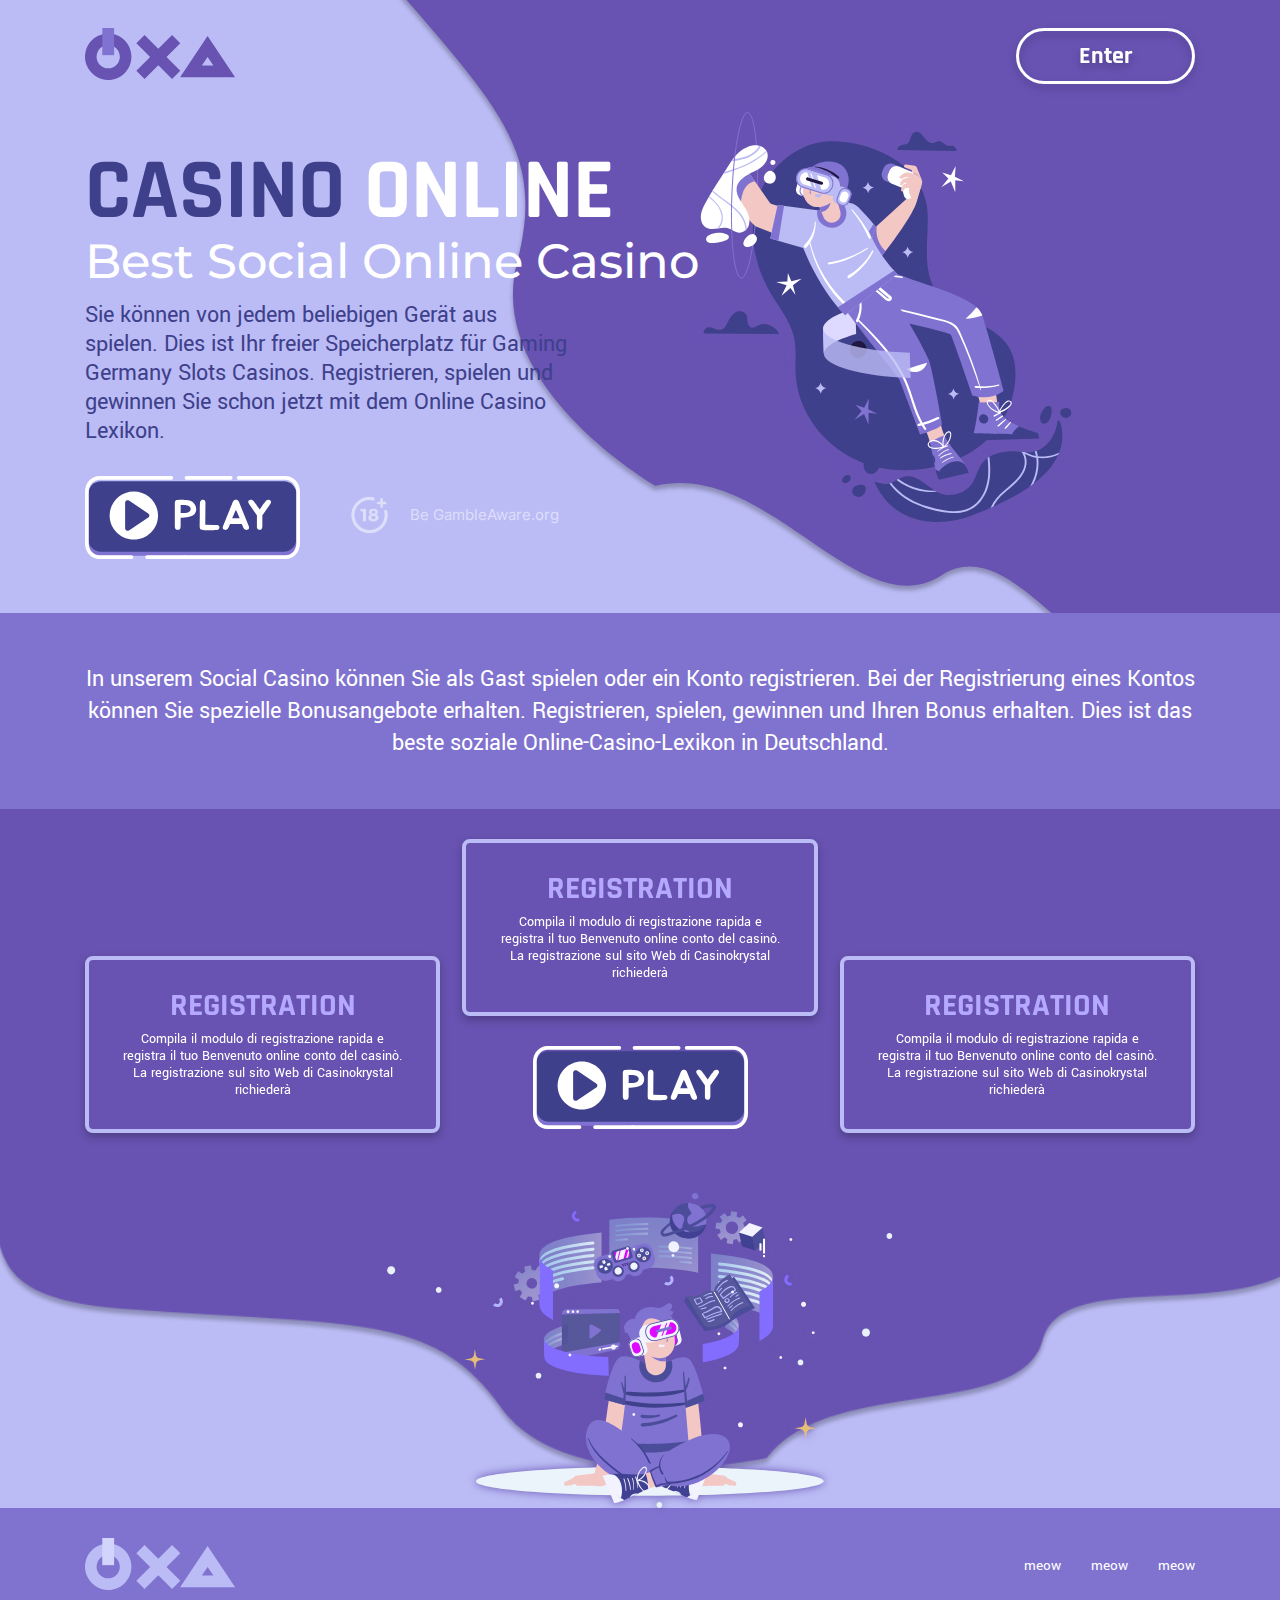
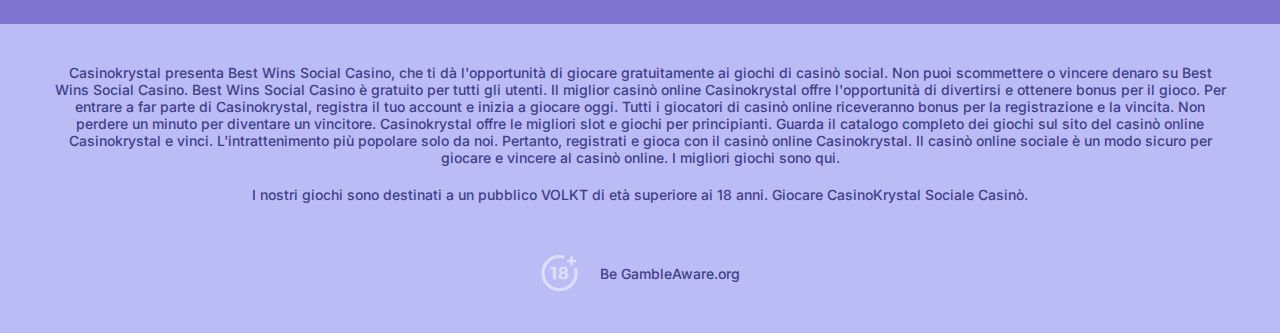
==== commit 1a51f63a: "full adaptive main" ====
--- a/index.html
+++ b/index.html
@@ -42,62 +42,16 @@
                     Germany Slots Casinos. Registrieren, spielen und gewinnen Sie schon jetzt mit dem Online Casino
                     Lexikon.
                 </p>
-                <div class="button_and_p18">
-                    <button class="play">
-                        <svg width="215" height="83" viewBox="0 0 215 83" fill="none"
-                            xmlns="http://www.w3.org/2000/svg">
-                            <g clip-path="url(#clip0_13_591)">
-                                <path id="shadow"
-                                    d="M200.749 8.53271H15.9136C9.02258 8.53271 3.38501 14.0955 3.38501 20.8698V67.5354C3.38501 74.3344 9.02258 79.8725 15.9136 79.8725H200.749C207.637 79.8725 213.275 74.3097 213.275 67.5354V20.8698C213.275 14.0831 207.637 8.53271 200.749 8.53271Z"
-                                    fill="#8072D0" />
-                                <path id="fone"
-                                    d="M198.73 5.29089H15.8329C8.98534 5.29089 3.38501 10.7733 3.38501 17.4703V63.5488C3.38501 70.2489 8.96983 75.7282 15.8329 75.7282H198.73C205.574 75.7282 211.174 70.2489 211.174 63.5488V17.4703C211.174 10.7733 205.574 5.29089 198.73 5.29089Z"
-                                    fill="#3F408B" />
-                                <path id="border_1"
-                                    d="M145.63 3.70853H101.572C101.079 3.70853 100.605 3.51316 100.256 3.16542C99.9068 2.81768 99.7107 2.34605 99.7107 1.85427C99.7107 1.36248 99.9068 0.890833 100.256 0.543091C100.605 0.195349 101.079 0 101.572 0H145.63C146.124 0 146.598 0.195349 146.947 0.543091C147.296 0.890833 147.492 1.36248 147.492 1.85427C147.492 2.34605 147.296 2.81768 146.947 3.16542C146.598 3.51316 146.124 3.70853 145.63 3.70853Z"
-                                    fill="white" />
-
-                                <path id="border_2"
-                                    d="M200.557 83H99.4346C98.9409 83 98.4674 82.8046 98.1182 82.4569C97.7691 82.1091 97.573 81.6375 97.573 81.1457C97.573 80.654 97.7691 80.1823 98.1182 79.8346C98.4674 79.4868 98.9409 79.2915 99.4346 79.2915H200.557C206.452 79.2915 211.274 73.9728 211.274 67.4334V15.5666C211.274 9.02718 206.468 3.70853 200.557 3.70853H153.707C153.213 3.70853 152.739 3.51316 152.39 3.16542C152.041 2.81768 151.845 2.34605 151.845 1.85427C151.845 1.36248 152.041 0.890833 152.39 0.543091C152.739 0.195349 153.213 0 153.707 0H200.557C208.522 0 214.997 6.98131 214.997 15.5666V67.4334C214.997 76.0032 208.528 83 200.557 83Z"
-                                    fill="white" />
-                                <path id="border_4"
-                                    d="M46.4471 83H14.4398C6.47836 83 0 76.0156 0 67.4334V15.5666C0 6.98131 6.47836 0 14.4398 0H86.2637C86.7574 0 87.2309 0.195349 87.5801 0.543091C87.9292 0.890833 88.1253 1.36248 88.1253 1.85427C88.1253 2.34605 87.9292 2.81768 87.5801 3.16542C87.2309 3.51316 86.7574 3.70853 86.2637 3.70853H14.4398C8.54475 3.70853 3.72321 9.02718 3.72321 15.5666V67.4334C3.72321 73.9728 8.52923 79.2915 14.4398 79.2915H46.4471C46.9408 79.2915 47.4143 79.4868 47.7634 79.8346C48.1125 80.1823 48.3087 80.654 48.3087 81.1457C48.3087 81.6375 48.1125 82.1091 47.7634 82.4569C47.4143 82.8046 46.9408 83 46.4471 83Z"
-                                    fill="white" />
-                                <path id="border_3"
-                                    d="M99.4347 83H62.1219C61.6281 83 61.1546 82.8047 60.8055 82.4569C60.4564 82.1092 60.2603 81.6376 60.2603 81.1458C60.2603 80.654 60.4564 80.1823 60.8055 79.8346C61.1546 79.4869 61.6281 79.2915 62.1219 79.2915H99.4347C99.9284 79.2915 100.402 79.4869 100.751 79.8346C101.1 80.1823 101.296 80.654 101.296 81.1458C101.296 81.6376 101.1 82.1092 100.751 82.4569C100.402 82.8047 99.9284 83 99.4347 83Z"
-                                    fill="white" />
-                                <path id="letter_p"
-                                    d="M108.215 26.3893C109.28 27.3604 110.095 28.5717 110.592 29.9217C111.091 31.2219 111.294 32.6162 111.187 34.0041C111.078 35.2791 110.651 36.5069 109.946 37.5767C109.161 38.7205 108.031 39.5863 106.72 40.049C105.643 40.5123 104.516 40.8523 103.363 41.0627C102.258 41.2687 101.041 41.4243 99.7107 41.5294C99.1181 41.585 98.6124 41.6221 98.2028 41.6344C97.7932 41.6468 97.3185 41.6715 96.7817 41.6993H96.2109C96.0186 41.6927 95.8263 41.7061 95.6369 41.7395V50.4978C95.5541 51.0335 95.4507 51.5826 95.3266 52.145C95.2639 52.4223 95.1423 52.683 94.9699 52.9096C94.7976 53.1361 94.5786 53.3233 94.3276 53.4585C93.9713 53.6415 93.5799 53.7468 93.1795 53.7675C92.7655 53.7955 92.3496 53.781 91.9385 53.7242C91.5897 53.6856 91.2516 53.5807 90.9425 53.4152C90.6382 53.2196 90.407 52.9296 90.2848 52.5901C90.1631 52.3084 90.0594 52.0194 89.9745 51.7247C89.8664 51.3323 89.8162 50.9263 89.8256 50.5195V27.1094C89.8249 26.9251 89.8394 26.7411 89.869 26.5593L89.9528 26.0493C90.012 25.8999 90.0547 25.7445 90.08 25.5858C90.1057 25.4262 90.1484 25.2698 90.2072 25.1191C90.26 24.987 90.3244 24.8598 90.3996 24.739C90.4718 24.62 90.5654 24.5152 90.6757 24.43C90.867 24.2604 91.0908 24.1311 91.3335 24.0498C91.7664 23.9184 92.2185 23.8609 92.6707 23.8799H92.7545C93.6336 23.8242 94.6109 23.7748 95.6865 23.7315C96.5784 23.6862 97.4724 23.7079 98.361 23.7964C98.7272 23.8501 99.0958 23.8852 99.4656 23.9015C99.8069 23.9015 100.13 23.9386 100.443 23.9664L101.461 24.0498C101.802 24.0776 102.14 24.1209 102.481 24.1765C102.764 24.2322 103.024 24.2754 103.266 24.3033C103.508 24.3311 103.753 24.3743 104.011 24.43C104.269 24.4856 104.483 24.5443 104.753 24.5999C105.018 24.6571 105.27 24.7618 105.497 24.909C106.02 25.0483 106.521 25.2616 106.983 25.5425C107.38 25.7959 107.79 26.0803 108.215 26.3893ZM105.665 33.3551C105.706 32.7364 105.566 32.1189 105.261 31.5781C104.958 31.0612 104.532 30.6262 104.02 30.3111C103.452 29.9592 102.837 29.6887 102.193 29.5075C101.526 29.3119 100.844 29.1703 100.154 29.0842C99.9837 29.0842 99.751 29.0842 99.4531 29.0625L98.4975 29.0193L97.5419 28.9791C97.2317 28.9791 97.0114 28.9575 96.8407 28.9575C96.6729 28.9267 96.5025 28.9122 96.3319 28.9142H95.6524C95.6793 29.7898 95.6937 30.6284 95.6958 31.4298V34.032C95.6679 34.5388 95.6524 35.0487 95.6524 35.5555V37.0637L98.2865 37.0204C99.0381 37.0174 99.7889 36.9751 100.536 36.8937C101.332 36.8155 102.116 36.6454 102.872 36.3869C103.572 36.154 104.215 35.7794 104.762 35.2867C105.299 34.7807 105.621 34.09 105.665 33.3551Z"
-                                    fill="white" />
-                                <path id="letter_l"
-                                    d="M134.287 50.4576C134.355 50.6564 134.384 50.8661 134.374 51.0757V51.7309C134.375 51.9495 134.332 52.1661 134.246 52.3675C134.16 52.5662 134.045 52.7515 133.905 52.9176C133.621 53.2748 133.237 53.5395 132.801 53.6778C132.187 53.8925 131.543 54.0073 130.892 54.0178C130.582 54.0456 130.253 54.058 129.915 54.058C129.573 54.0576 129.231 54.0866 128.894 54.1445H128.724C126.546 54.1713 124.295 54.1713 121.972 54.1445C121.335 54.1153 120.697 54.1226 120.061 54.1661C119.368 54.2076 118.673 54.1932 117.982 54.1229C117.337 54.0634 116.707 53.8918 116.121 53.616C115.796 53.4423 115.513 53.2012 115.289 52.909C115.066 52.6169 114.908 52.2805 114.827 51.9225C114.798 51.7905 114.783 51.6558 114.783 51.5207C114.67 50.5805 114.628 49.6333 114.656 48.6868C114.683 47.7576 114.698 46.8408 114.7 45.9363L114.783 39.8048V34.1308C114.783 33.1151 114.791 32.2127 114.805 31.4236C114.82 30.6345 114.84 29.7599 114.867 28.7998V28.5896C114.895 28.3053 114.917 28.0241 114.932 27.7429C114.948 27.4616 114.954 27.1773 114.954 26.8961C114.989 26.3192 115.148 25.7565 115.419 25.2458C115.595 24.8176 115.909 24.4606 116.313 24.2321C116.701 23.9724 117.161 23.8396 117.629 23.852C117.827 23.852 118.016 23.852 118.203 23.8705C118.389 23.8891 118.562 23.9076 118.733 23.9354C118.904 23.9631 119.069 24.0207 119.22 24.1054C119.394 24.2022 119.558 24.3149 119.71 24.4423C119.895 24.6621 120.051 24.904 120.176 25.1623C120.288 25.4606 120.36 25.7724 120.39 26.0895C120.418 26.2873 120.446 26.4696 120.474 26.6396C120.502 26.8071 120.517 26.9766 120.517 27.1464C120.46 27.3093 120.431 27.4806 120.43 27.6532V28.8894L120.263 48.8135L128.671 48.8969H130.666C130.837 48.8969 131.02 48.8969 131.218 48.9186C131.417 48.9402 131.615 48.9557 131.814 48.9835C132.013 49.0113 132.239 49.0391 132.407 49.0669C132.579 49.0956 132.749 49.138 132.915 49.1936C133.204 49.2653 133.468 49.4114 133.682 49.617C133.956 49.8374 134.165 50.128 134.287 50.4576Z"
-                                    fill="white" />
-                                <path id="letter_a"
-                                    d="M163.973 50.7945C164.001 50.9645 164.023 51.1283 164.035 51.2828C164.048 51.4373 164.057 51.6135 164.057 51.8113C164.054 52.1451 163.946 52.4696 163.747 52.7384C163.655 52.8885 163.541 53.0239 163.409 53.1402C163.256 53.2686 163.084 53.3728 162.9 53.4492C162.218 53.8373 161.424 53.9864 160.647 53.8726C160.259 53.7636 159.898 53.5763 159.586 53.3225C159.549 53.2807 159.506 53.2443 159.459 53.2143C159.42 53.1897 159.39 53.1527 159.375 53.1093C159.342 53.0783 159.312 53.043 159.288 53.0042C159.256 52.9584 159.212 52.922 159.161 52.8991C159.035 52.7769 158.922 52.6423 158.823 52.4974C158.736 52.3707 158.652 52.2347 158.568 52.0956C158.512 51.958 158.448 51.8238 158.376 51.6939C158.305 51.5671 158.227 51.4311 158.143 51.2921C158.06 51.153 158.029 51.0727 157.973 50.983C157.916 50.8862 157.874 50.7823 157.845 50.674C157.743 50.4595 157.671 50.2316 157.631 49.9972L156.741 47.9266C154.786 47.9266 152.84 47.9328 150.902 47.9451C148.964 47.9575 147.017 47.9513 145.062 47.9266L144.172 49.9972C144.116 50.1034 144.08 50.2184 144.063 50.3371C144.048 50.4547 144.013 50.5687 143.958 50.674C143.902 50.7883 143.852 50.8934 143.809 50.983C143.766 51.0727 143.716 51.187 143.66 51.2921C143.604 51.3972 143.499 51.5671 143.427 51.6939C143.356 51.8206 143.278 51.9534 143.195 52.0956C143.137 52.2363 143.065 52.3709 142.981 52.4974C142.881 52.6416 142.768 52.7761 142.642 52.8991C142.591 52.9212 142.546 52.9577 142.515 53.0042C142.49 53.0423 142.461 53.0775 142.428 53.1093C142.413 53.1527 142.384 53.1897 142.344 53.2143C142.297 53.2443 142.254 53.2807 142.217 53.3225C141.904 53.5752 141.543 53.7623 141.156 53.8726C140.379 53.9866 139.586 53.8375 138.904 53.4492C138.719 53.3736 138.547 53.2693 138.395 53.1402C138.262 53.0248 138.147 52.8892 138.057 52.7384C137.858 52.4696 137.749 52.1451 137.746 51.8113C137.746 51.6135 137.746 51.4373 137.768 51.2828C137.79 51.1283 137.802 50.9738 137.83 50.7945C137.887 50.5373 137.958 50.2835 138.044 50.0343L138.171 49.6542L147.005 27.9963L147.259 27.3195C147.312 27.1569 147.383 27.0004 147.47 26.8529C147.564 26.6941 147.636 26.5237 147.684 26.346C147.811 26.0087 147.966 25.683 148.15 25.3725C148.237 25.208 148.341 25.0527 148.46 24.909L148.798 24.4856C148.99 24.2455 149.238 24.0565 149.521 23.9355C150.42 23.6553 151.383 23.6553 152.282 23.9355C152.565 24.0565 152.814 24.2455 153.005 24.4856C153.201 24.739 153.415 25.0357 153.641 25.3725C153.825 25.683 153.98 26.0087 154.107 26.346C154.155 26.5237 154.227 26.6941 154.321 26.8529C154.408 27.0004 154.479 27.1569 154.532 27.3195L154.786 27.9963L163.62 49.6542L163.747 50.0343C163.835 50.2837 163.911 50.5374 163.973 50.7945ZM153.921 40.4323C153.551 39.6133 153.176 38.7696 152.794 37.895C152.413 37.0204 152.009 36.1335 151.584 35.228C151.473 34.9746 151.358 34.715 151.246 34.4461L150.905 33.6642C150.821 33.9176 150.722 34.1803 150.595 34.4461C150.467 34.7119 150.368 34.9746 150.256 35.228C149.83 36.1345 149.427 37.0235 149.046 37.895C148.665 38.7696 148.286 39.6133 147.92 40.4323L147.157 42.2865H154.671L153.921 40.4323Z"
-                                    fill="white" />
-                                <path id="letter_y"
-                                    d="M186.055 25.5425C186.082 25.6819 186.09 25.8245 186.077 25.9659C186.055 26.1289 186.004 26.2867 185.928 26.4325C185.826 26.7935 185.699 27.1467 185.546 27.4895C185.396 27.8589 185.187 28.2013 184.926 28.5031C184.811 28.6731 184.705 28.8369 184.616 28.9914C184.526 29.146 184.423 29.3005 184.339 29.4334L183.787 30.1534L178.326 37.9908L177.349 39.227V50.4793C177.294 50.6138 177.266 50.7575 177.265 50.9027C177.264 51.0581 177.249 51.2132 177.222 51.3662C177.169 51.4967 177.126 51.631 177.095 51.768C177.063 51.9051 177.021 52.0395 176.967 52.1698C176.922 52.2486 176.894 52.3359 176.884 52.4263L176.818 52.553L176.756 52.6797C176.569 52.9785 176.323 53.2369 176.034 53.4399C175.372 53.7537 174.622 53.828 173.911 53.6501C173.533 53.6273 173.174 53.4793 172.89 53.2298C172.759 53.1497 172.644 53.0447 172.552 52.9207C172.465 52.8064 172.382 52.6797 172.295 52.5406C172.208 52.4015 172.183 52.2316 172.127 52.0739C172.071 51.9374 172.028 51.7956 172 51.6506C171.944 51.5238 171.915 51.3872 171.913 51.2488V39.3321L170.982 37.895L165.463 30.1102L164.994 29.3499C164.824 29.0965 164.613 28.7998 164.374 28.4599C164.142 28.1424 163.942 27.8029 163.778 27.4462C163.668 27.2801 163.575 27.103 163.502 26.9177C163.43 26.7354 163.368 26.5438 163.313 26.346C163.227 26.0719 163.212 25.7807 163.269 25.4992C163.347 25.1482 163.523 24.8265 163.778 24.5721C164.043 24.3297 164.344 24.1305 164.672 23.9818C165.065 23.7007 165.551 23.5791 166.03 23.6419C166.309 23.6359 166.585 23.6941 166.837 23.8119C167.064 23.9231 167.29 24.0529 167.517 24.192C167.771 24.3898 168.019 24.5999 168.258 24.8101C168.496 25.0326 168.716 25.2733 168.916 25.5301C169.142 25.8114 169.357 26.0741 169.555 26.312C169.769 26.5753 169.967 26.8508 170.148 27.1372L170.275 27.3071C170.953 28.2096 171.59 29.0769 172.186 29.9093C172.782 30.7416 173.402 31.6368 174.048 32.5949C174.141 32.7007 174.226 32.8133 174.302 32.9318C174.414 33.1028 174.541 33.3005 174.684 33.5251C174.796 33.3273 174.904 33.1512 174.994 32.9967C175.062 32.8867 175.14 32.7832 175.227 32.6876C175.878 31.7296 176.499 30.8272 177.088 29.9804C177.678 29.1336 178.315 28.26 179 27.3597L179.083 27.1897C179.306 26.9421 179.514 26.681 179.704 26.4078C179.888 26.1379 180.095 25.8629 180.324 25.5827C180.725 25.0483 181.23 24.6013 181.811 24.2692C182.23 23.974 182.708 23.7727 183.213 23.679C183.706 23.6122 184.207 23.7324 184.616 24.0158C184.786 24.1302 184.947 24.2291 185.103 24.3249C185.251 24.4088 185.387 24.5128 185.506 24.6339C185.741 24.9025 185.927 25.21 186.055 25.5425Z"
-                                    fill="white" />
-                                <path id="round"
-                                    d="M48.8237 63.6075C62.1895 63.6075 73.0246 52.8151 73.0246 39.5021C73.0246 26.189 62.1895 15.3966 48.8237 15.3966C35.4579 15.3966 24.6228 26.189 24.6228 39.5021C24.6228 52.8151 35.4579 63.6075 48.8237 63.6075Z"
-                                    fill="white" />
-                                <path id="play_in_round"
-                                    d="M40.1177 26.6613V52.3398C40.1202 52.7852 40.2435 53.2217 40.4745 53.6031C40.7055 53.9846 41.0357 54.2967 41.4302 54.5066C41.8246 54.7165 42.2687 54.8164 42.7154 54.7956C43.1622 54.7749 43.595 54.6343 43.9681 54.3887L63.245 41.5541C63.5823 41.3279 63.8585 41.0225 64.0495 40.665C64.2405 40.3074 64.3404 39.9086 64.3404 39.5036C64.3404 39.0986 64.2405 38.6998 64.0495 38.3422C63.8585 37.9847 63.5823 37.6794 63.245 37.4531L43.9712 24.6123C43.598 24.3659 43.1649 24.2247 42.7177 24.2035C42.2705 24.1823 41.8259 24.282 41.4309 24.492C41.0359 24.702 40.7054 25.0145 40.4742 25.3964C40.243 25.7783 40.1198 26.2153 40.1177 26.6613Z"
-                                    fill="#3F408B" />
-                            </g>
-                            <defs>
-                                <clipPath id="clip0_13_591">
-                                    <rect width="215" height="83" fill="white" />
-                                </clipPath>
-                            </defs>
-                        </svg>
-                    </button>
-                    <div class="p18">
-                        <img src="images/p18.png" alt="">
-                        <p>
-                            Be GambleAware.org
-                        </p>
-                    </div>
+            </div>
+            <div class="button_and_p18">
+                <button class="play">
+                    <object data="images/play.svg" type="image/svg+xml"></object>
+                </button>
+                <div class="p18">
+                    <img src="images/p18.png" alt="">
+                    <p>
+                        Be GambleAware.org
+                    </p>
                 </div>
             </div>
         </div>
@@ -138,53 +92,8 @@
                         registrazione sul sito Web di Casinokrystal richiederà
                     </p>
                 </div>
-                <button class="play">
-                    <svg width="215" height="83" viewBox="0 0 215 83" fill="none" xmlns="http://www.w3.org/2000/svg">
-                        <g clip-path="url(#clip0_13_591)">
-                            <path id="shadow"
-                                d="M200.749 8.53271H15.9136C9.02258 8.53271 3.38501 14.0955 3.38501 20.8698V67.5354C3.38501 74.3344 9.02258 79.8725 15.9136 79.8725H200.749C207.637 79.8725 213.275 74.3097 213.275 67.5354V20.8698C213.275 14.0831 207.637 8.53271 200.749 8.53271Z"
-                                fill="#8072D0" />
-                            <path id="fone"
-                                d="M198.73 5.29089H15.8329C8.98534 5.29089 3.38501 10.7733 3.38501 17.4703V63.5488C3.38501 70.2489 8.96983 75.7282 15.8329 75.7282H198.73C205.574 75.7282 211.174 70.2489 211.174 63.5488V17.4703C211.174 10.7733 205.574 5.29089 198.73 5.29089Z"
-                                fill="#3F408B" />
-                            <path id="border_1"
-                                d="M145.63 3.70853H101.572C101.079 3.70853 100.605 3.51316 100.256 3.16542C99.9068 2.81768 99.7107 2.34605 99.7107 1.85427C99.7107 1.36248 99.9068 0.890833 100.256 0.543091C100.605 0.195349 101.079 0 101.572 0H145.63C146.124 0 146.598 0.195349 146.947 0.543091C147.296 0.890833 147.492 1.36248 147.492 1.85427C147.492 2.34605 147.296 2.81768 146.947 3.16542C146.598 3.51316 146.124 3.70853 145.63 3.70853Z"
-                                fill="white" />
-
-                            <path id="border_2"
-                                d="M200.557 83H99.4346C98.9409 83 98.4674 82.8046 98.1182 82.4569C97.7691 82.1091 97.573 81.6375 97.573 81.1457C97.573 80.654 97.7691 80.1823 98.1182 79.8346C98.4674 79.4868 98.9409 79.2915 99.4346 79.2915H200.557C206.452 79.2915 211.274 73.9728 211.274 67.4334V15.5666C211.274 9.02718 206.468 3.70853 200.557 3.70853H153.707C153.213 3.70853 152.739 3.51316 152.39 3.16542C152.041 2.81768 151.845 2.34605 151.845 1.85427C151.845 1.36248 152.041 0.890833 152.39 0.543091C152.739 0.195349 153.213 0 153.707 0H200.557C208.522 0 214.997 6.98131 214.997 15.5666V67.4334C214.997 76.0032 208.528 83 200.557 83Z"
-                                fill="white" />
-                            <path id="border_4"
-                                d="M46.4471 83H14.4398C6.47836 83 0 76.0156 0 67.4334V15.5666C0 6.98131 6.47836 0 14.4398 0H86.2637C86.7574 0 87.2309 0.195349 87.5801 0.543091C87.9292 0.890833 88.1253 1.36248 88.1253 1.85427C88.1253 2.34605 87.9292 2.81768 87.5801 3.16542C87.2309 3.51316 86.7574 3.70853 86.2637 3.70853H14.4398C8.54475 3.70853 3.72321 9.02718 3.72321 15.5666V67.4334C3.72321 73.9728 8.52923 79.2915 14.4398 79.2915H46.4471C46.9408 79.2915 47.4143 79.4868 47.7634 79.8346C48.1125 80.1823 48.3087 80.654 48.3087 81.1457C48.3087 81.6375 48.1125 82.1091 47.7634 82.4569C47.4143 82.8046 46.9408 83 46.4471 83Z"
-                                fill="white" />
-                            <path id="border_3"
-                                d="M99.4347 83H62.1219C61.6281 83 61.1546 82.8047 60.8055 82.4569C60.4564 82.1092 60.2603 81.6376 60.2603 81.1458C60.2603 80.654 60.4564 80.1823 60.8055 79.8346C61.1546 79.4869 61.6281 79.2915 62.1219 79.2915H99.4347C99.9284 79.2915 100.402 79.4869 100.751 79.8346C101.1 80.1823 101.296 80.654 101.296 81.1458C101.296 81.6376 101.1 82.1092 100.751 82.4569C100.402 82.8047 99.9284 83 99.4347 83Z"
-                                fill="white" />
-                            <path id="letter_p"
-                                d="M108.215 26.3893C109.28 27.3604 110.095 28.5717 110.592 29.9217C111.091 31.2219 111.294 32.6162 111.187 34.0041C111.078 35.2791 110.651 36.5069 109.946 37.5767C109.161 38.7205 108.031 39.5863 106.72 40.049C105.643 40.5123 104.516 40.8523 103.363 41.0627C102.258 41.2687 101.041 41.4243 99.7107 41.5294C99.1181 41.585 98.6124 41.6221 98.2028 41.6344C97.7932 41.6468 97.3185 41.6715 96.7817 41.6993H96.2109C96.0186 41.6927 95.8263 41.7061 95.6369 41.7395V50.4978C95.5541 51.0335 95.4507 51.5826 95.3266 52.145C95.2639 52.4223 95.1423 52.683 94.9699 52.9096C94.7976 53.1361 94.5786 53.3233 94.3276 53.4585C93.9713 53.6415 93.5799 53.7468 93.1795 53.7675C92.7655 53.7955 92.3496 53.781 91.9385 53.7242C91.5897 53.6856 91.2516 53.5807 90.9425 53.4152C90.6382 53.2196 90.407 52.9296 90.2848 52.5901C90.1631 52.3084 90.0594 52.0194 89.9745 51.7247C89.8664 51.3323 89.8162 50.9263 89.8256 50.5195V27.1094C89.8249 26.9251 89.8394 26.7411 89.869 26.5593L89.9528 26.0493C90.012 25.8999 90.0547 25.7445 90.08 25.5858C90.1057 25.4262 90.1484 25.2698 90.2072 25.1191C90.26 24.987 90.3244 24.8598 90.3996 24.739C90.4718 24.62 90.5654 24.5152 90.6757 24.43C90.867 24.2604 91.0908 24.1311 91.3335 24.0498C91.7664 23.9184 92.2185 23.8609 92.6707 23.8799H92.7545C93.6336 23.8242 94.6109 23.7748 95.6865 23.7315C96.5784 23.6862 97.4724 23.7079 98.361 23.7964C98.7272 23.8501 99.0958 23.8852 99.4656 23.9015C99.8069 23.9015 100.13 23.9386 100.443 23.9664L101.461 24.0498C101.802 24.0776 102.14 24.1209 102.481 24.1765C102.764 24.2322 103.024 24.2754 103.266 24.3033C103.508 24.3311 103.753 24.3743 104.011 24.43C104.269 24.4856 104.483 24.5443 104.753 24.5999C105.018 24.6571 105.27 24.7618 105.497 24.909C106.02 25.0483 106.521 25.2616 106.983 25.5425C107.38 25.7959 107.79 26.0803 108.215 26.3893ZM105.665 33.3551C105.706 32.7364 105.566 32.1189 105.261 31.5781C104.958 31.0612 104.532 30.6262 104.02 30.3111C103.452 29.9592 102.837 29.6887 102.193 29.5075C101.526 29.3119 100.844 29.1703 100.154 29.0842C99.9837 29.0842 99.751 29.0842 99.4531 29.0625L98.4975 29.0193L97.5419 28.9791C97.2317 28.9791 97.0114 28.9575 96.8407 28.9575C96.6729 28.9267 96.5025 28.9122 96.3319 28.9142H95.6524C95.6793 29.7898 95.6937 30.6284 95.6958 31.4298V34.032C95.6679 34.5388 95.6524 35.0487 95.6524 35.5555V37.0637L98.2865 37.0204C99.0381 37.0174 99.7889 36.9751 100.536 36.8937C101.332 36.8155 102.116 36.6454 102.872 36.3869C103.572 36.154 104.215 35.7794 104.762 35.2867C105.299 34.7807 105.621 34.09 105.665 33.3551Z"
-                                fill="white" />
-                            <path id="letter_l"
-                                d="M134.287 50.4576C134.355 50.6564 134.384 50.8661 134.374 51.0757V51.7309C134.375 51.9495 134.332 52.1661 134.246 52.3675C134.16 52.5662 134.045 52.7515 133.905 52.9176C133.621 53.2748 133.237 53.5395 132.801 53.6778C132.187 53.8925 131.543 54.0073 130.892 54.0178C130.582 54.0456 130.253 54.058 129.915 54.058C129.573 54.0576 129.231 54.0866 128.894 54.1445H128.724C126.546 54.1713 124.295 54.1713 121.972 54.1445C121.335 54.1153 120.697 54.1226 120.061 54.1661C119.368 54.2076 118.673 54.1932 117.982 54.1229C117.337 54.0634 116.707 53.8918 116.121 53.616C115.796 53.4423 115.513 53.2012 115.289 52.909C115.066 52.6169 114.908 52.2805 114.827 51.9225C114.798 51.7905 114.783 51.6558 114.783 51.5207C114.67 50.5805 114.628 49.6333 114.656 48.6868C114.683 47.7576 114.698 46.8408 114.7 45.9363L114.783 39.8048V34.1308C114.783 33.1151 114.791 32.2127 114.805 31.4236C114.82 30.6345 114.84 29.7599 114.867 28.7998V28.5896C114.895 28.3053 114.917 28.0241 114.932 27.7429C114.948 27.4616 114.954 27.1773 114.954 26.8961C114.989 26.3192 115.148 25.7565 115.419 25.2458C115.595 24.8176 115.909 24.4606 116.313 24.2321C116.701 23.9724 117.161 23.8396 117.629 23.852C117.827 23.852 118.016 23.852 118.203 23.8705C118.389 23.8891 118.562 23.9076 118.733 23.9354C118.904 23.9631 119.069 24.0207 119.22 24.1054C119.394 24.2022 119.558 24.3149 119.71 24.4423C119.895 24.6621 120.051 24.904 120.176 25.1623C120.288 25.4606 120.36 25.7724 120.39 26.0895C120.418 26.2873 120.446 26.4696 120.474 26.6396C120.502 26.8071 120.517 26.9766 120.517 27.1464C120.46 27.3093 120.431 27.4806 120.43 27.6532V28.8894L120.263 48.8135L128.671 48.8969H130.666C130.837 48.8969 131.02 48.8969 131.218 48.9186C131.417 48.9402 131.615 48.9557 131.814 48.9835C132.013 49.0113 132.239 49.0391 132.407 49.0669C132.579 49.0956 132.749 49.138 132.915 49.1936C133.204 49.2653 133.468 49.4114 133.682 49.617C133.956 49.8374 134.165 50.128 134.287 50.4576Z"
-                                fill="white" />
-                            <path id="letter_a"
-                                d="M163.973 50.7945C164.001 50.9645 164.023 51.1283 164.035 51.2828C164.048 51.4373 164.057 51.6135 164.057 51.8113C164.054 52.1451 163.946 52.4696 163.747 52.7384C163.655 52.8885 163.541 53.0239 163.409 53.1402C163.256 53.2686 163.084 53.3728 162.9 53.4492C162.218 53.8373 161.424 53.9864 160.647 53.8726C160.259 53.7636 159.898 53.5763 159.586 53.3225C159.549 53.2807 159.506 53.2443 159.459 53.2143C159.42 53.1897 159.39 53.1527 159.375 53.1093C159.342 53.0783 159.312 53.043 159.288 53.0042C159.256 52.9584 159.212 52.922 159.161 52.8991C159.035 52.7769 158.922 52.6423 158.823 52.4974C158.736 52.3707 158.652 52.2347 158.568 52.0956C158.512 51.958 158.448 51.8238 158.376 51.6939C158.305 51.5671 158.227 51.4311 158.143 51.2921C158.06 51.153 158.029 51.0727 157.973 50.983C157.916 50.8862 157.874 50.7823 157.845 50.674C157.743 50.4595 157.671 50.2316 157.631 49.9972L156.741 47.9266C154.786 47.9266 152.84 47.9328 150.902 47.9451C148.964 47.9575 147.017 47.9513 145.062 47.9266L144.172 49.9972C144.116 50.1034 144.08 50.2184 144.063 50.3371C144.048 50.4547 144.013 50.5687 143.958 50.674C143.902 50.7883 143.852 50.8934 143.809 50.983C143.766 51.0727 143.716 51.187 143.66 51.2921C143.604 51.3972 143.499 51.5671 143.427 51.6939C143.356 51.8206 143.278 51.9534 143.195 52.0956C143.137 52.2363 143.065 52.3709 142.981 52.4974C142.881 52.6416 142.768 52.7761 142.642 52.8991C142.591 52.9212 142.546 52.9577 142.515 53.0042C142.49 53.0423 142.461 53.0775 142.428 53.1093C142.413 53.1527 142.384 53.1897 142.344 53.2143C142.297 53.2443 142.254 53.2807 142.217 53.3225C141.904 53.5752 141.543 53.7623 141.156 53.8726C140.379 53.9866 139.586 53.8375 138.904 53.4492C138.719 53.3736 138.547 53.2693 138.395 53.1402C138.262 53.0248 138.147 52.8892 138.057 52.7384C137.858 52.4696 137.749 52.1451 137.746 51.8113C137.746 51.6135 137.746 51.4373 137.768 51.2828C137.79 51.1283 137.802 50.9738 137.83 50.7945C137.887 50.5373 137.958 50.2835 138.044 50.0343L138.171 49.6542L147.005 27.9963L147.259 27.3195C147.312 27.1569 147.383 27.0004 147.47 26.8529C147.564 26.6941 147.636 26.5237 147.684 26.346C147.811 26.0087 147.966 25.683 148.15 25.3725C148.237 25.208 148.341 25.0527 148.46 24.909L148.798 24.4856C148.99 24.2455 149.238 24.0565 149.521 23.9355C150.42 23.6553 151.383 23.6553 152.282 23.9355C152.565 24.0565 152.814 24.2455 153.005 24.4856C153.201 24.739 153.415 25.0357 153.641 25.3725C153.825 25.683 153.98 26.0087 154.107 26.346C154.155 26.5237 154.227 26.6941 154.321 26.8529C154.408 27.0004 154.479 27.1569 154.532 27.3195L154.786 27.9963L163.62 49.6542L163.747 50.0343C163.835 50.2837 163.911 50.5374 163.973 50.7945ZM153.921 40.4323C153.551 39.6133 153.176 38.7696 152.794 37.895C152.413 37.0204 152.009 36.1335 151.584 35.228C151.473 34.9746 151.358 34.715 151.246 34.4461L150.905 33.6642C150.821 33.9176 150.722 34.1803 150.595 34.4461C150.467 34.7119 150.368 34.9746 150.256 35.228C149.83 36.1345 149.427 37.0235 149.046 37.895C148.665 38.7696 148.286 39.6133 147.92 40.4323L147.157 42.2865H154.671L153.921 40.4323Z"
-                                fill="white" />
-                            <path id="letter_y"
-                                d="M186.055 25.5425C186.082 25.6819 186.09 25.8245 186.077 25.9659C186.055 26.1289 186.004 26.2867 185.928 26.4325C185.826 26.7935 185.699 27.1467 185.546 27.4895C185.396 27.8589 185.187 28.2013 184.926 28.5031C184.811 28.6731 184.705 28.8369 184.616 28.9914C184.526 29.146 184.423 29.3005 184.339 29.4334L183.787 30.1534L178.326 37.9908L177.349 39.227V50.4793C177.294 50.6138 177.266 50.7575 177.265 50.9027C177.264 51.0581 177.249 51.2132 177.222 51.3662C177.169 51.4967 177.126 51.631 177.095 51.768C177.063 51.9051 177.021 52.0395 176.967 52.1698C176.922 52.2486 176.894 52.3359 176.884 52.4263L176.818 52.553L176.756 52.6797C176.569 52.9785 176.323 53.2369 176.034 53.4399C175.372 53.7537 174.622 53.828 173.911 53.6501C173.533 53.6273 173.174 53.4793 172.89 53.2298C172.759 53.1497 172.644 53.0447 172.552 52.9207C172.465 52.8064 172.382 52.6797 172.295 52.5406C172.208 52.4015 172.183 52.2316 172.127 52.0739C172.071 51.9374 172.028 51.7956 172 51.6506C171.944 51.5238 171.915 51.3872 171.913 51.2488V39.3321L170.982 37.895L165.463 30.1102L164.994 29.3499C164.824 29.0965 164.613 28.7998 164.374 28.4599C164.142 28.1424 163.942 27.8029 163.778 27.4462C163.668 27.2801 163.575 27.103 163.502 26.9177C163.43 26.7354 163.368 26.5438 163.313 26.346C163.227 26.0719 163.212 25.7807 163.269 25.4992C163.347 25.1482 163.523 24.8265 163.778 24.5721C164.043 24.3297 164.344 24.1305 164.672 23.9818C165.065 23.7007 165.551 23.5791 166.03 23.6419C166.309 23.6359 166.585 23.6941 166.837 23.8119C167.064 23.9231 167.29 24.0529 167.517 24.192C167.771 24.3898 168.019 24.5999 168.258 24.8101C168.496 25.0326 168.716 25.2733 168.916 25.5301C169.142 25.8114 169.357 26.0741 169.555 26.312C169.769 26.5753 169.967 26.8508 170.148 27.1372L170.275 27.3071C170.953 28.2096 171.59 29.0769 172.186 29.9093C172.782 30.7416 173.402 31.6368 174.048 32.5949C174.141 32.7007 174.226 32.8133 174.302 32.9318C174.414 33.1028 174.541 33.3005 174.684 33.5251C174.796 33.3273 174.904 33.1512 174.994 32.9967C175.062 32.8867 175.14 32.7832 175.227 32.6876C175.878 31.7296 176.499 30.8272 177.088 29.9804C177.678 29.1336 178.315 28.26 179 27.3597L179.083 27.1897C179.306 26.9421 179.514 26.681 179.704 26.4078C179.888 26.1379 180.095 25.8629 180.324 25.5827C180.725 25.0483 181.23 24.6013 181.811 24.2692C182.23 23.974 182.708 23.7727 183.213 23.679C183.706 23.6122 184.207 23.7324 184.616 24.0158C184.786 24.1302 184.947 24.2291 185.103 24.3249C185.251 24.4088 185.387 24.5128 185.506 24.6339C185.741 24.9025 185.927 25.21 186.055 25.5425Z"
-                                fill="white" />
-                            <path id="round"
-                                d="M48.8237 63.6075C62.1895 63.6075 73.0246 52.8151 73.0246 39.5021C73.0246 26.189 62.1895 15.3966 48.8237 15.3966C35.4579 15.3966 24.6228 26.189 24.6228 39.5021C24.6228 52.8151 35.4579 63.6075 48.8237 63.6075Z"
-                                fill="white" />
-                            <path id="play_in_round"
-                                d="M40.1177 26.6613V52.3398C40.1202 52.7852 40.2435 53.2217 40.4745 53.6031C40.7055 53.9846 41.0357 54.2967 41.4302 54.5066C41.8246 54.7165 42.2687 54.8164 42.7154 54.7956C43.1622 54.7749 43.595 54.6343 43.9681 54.3887L63.245 41.5541C63.5823 41.3279 63.8585 41.0225 64.0495 40.665C64.2405 40.3074 64.3404 39.9086 64.3404 39.5036C64.3404 39.0986 64.2405 38.6998 64.0495 38.3422C63.8585 37.9847 63.5823 37.6794 63.245 37.4531L43.9712 24.6123C43.598 24.3659 43.1649 24.2247 42.7177 24.2035C42.2705 24.1823 41.8259 24.282 41.4309 24.492C41.0359 24.702 40.7054 25.0145 40.4742 25.3964C40.243 25.7783 40.1198 26.2153 40.1177 26.6613Z"
-                                fill="#3F408B" />
-                        </g>
-                        <defs>
-                            <clipPath id="clip0_13_591">
-                                <rect width="215" height="83" fill="white" />
-                            </clipPath>
-                        </defs>
-                    </svg>
+                <button class="play" id="adv_btn_large">
+                    <object data="images/play.svg" type="image/svg+xml"></object>
                 </button>
             </div>
             <div class="adv_element_wrapper">
@@ -199,13 +108,16 @@
                     </p>
                 </div>
             </div>
-            <img src="images/manvr.svg" />
+
+            <button class="play" id="adv_btn_small">
+                <object data="images/play.svg" type="image/svg+xml"></object>
+            </button>
+            <img class="adv_image" src="images/manvr.svg" />
         </div>
     </div>
     <footer>
         <nav>
             <div class="container">
-
                 <div class="logo">
                     <a href="#">
                         <img src="images/lgfooter.svg">
@@ -331,6 +243,7 @@
     </div>
     <script src="js/btns.js"></script> -->
 
+
 </body>
 
 </html>--- a/css/style.css
+++ b/css/style.css
@@ -99,6 +99,14 @@
   padding: 5px 60px;
   transition: 0.2s;
 }
+@media (max-width: 700px) {
+  nav .enter button {
+    background: rgba(63, 64, 139, 0.43);
+    box-shadow: 0px 4px 4px rgba(0, 0, 0, 0.25);
+    -webkit-backdrop-filter: blur(2px);
+            backdrop-filter: blur(2px);
+  }
+}
 nav .enter button:hover {
   cursor: pointer;
   background-color: white;
@@ -122,8 +130,40 @@
   height: 0;
   position: relative;
   left: 1050px;
-  animation: 10s ease-in-out 0s infinite alternate banner_left_anim;
+  animation: 9s ease-in-out 0s infinite alternate banner_left_anim;
   filter: drop-shadow(0px 0px 5px rgb(104, 83, 178));
+}
+@media (max-width: 1650px) {
+  .banner_left {
+    left: 900px;
+  }
+}
+@media (max-width: 1500px) {
+  .banner_left {
+    left: 700px;
+  }
+}
+@media (max-width: 1100px) {
+  .banner_left {
+    left: 100px;
+    z-index: -1;
+  }
+}
+@media (max-width: 800px) {
+  .banner_left {
+    left: 0px;
+    top: 0px;
+  }
+}
+@media (max-width: 500px) {
+  .banner_left {
+    left: -100px;
+  }
+}
+@media (max-width: 400px) {
+  .banner_left {
+    left: -150px;
+  }
 }
 
 @keyframes banner_left_anim {
@@ -154,14 +194,52 @@
   animation: 12s ease-in-out 0s infinite alternate banner_right_anim;
   filter: drop-shadow(0px 0px 5px rgb(104, 83, 178));
 }
-
-.banner_right img, .banner_left img {
-  transition: 0.3s ease-in-out;
-}
-.banner_right img:hover, .banner_left img:hover {
-  cursor: pointer;
-  transform: scale(1.05);
-  filter: drop-shadow(0px 0px 5px black);
+@media (max-width: 1650px) {
+  .banner_right {
+    left: 1200px;
+  }
+}
+@media (max-width: 1500px) {
+  .banner_right {
+    left: 1000px;
+  }
+}
+@media (max-width: 1300px) {
+  .banner_right {
+    display: none;
+  }
+}
+@media (max-width: 1100px) {
+  .banner_right {
+    display: block;
+    left: 500px;
+    z-index: -1;
+  }
+}
+@media (max-width: 800px) {
+  .banner_right {
+    left: 400px;
+  }
+}
+@media (max-width: 700px) {
+  .banner_right {
+    left: 300px;
+  }
+}
+@media (max-width: 600px) {
+  .banner_right img {
+    width: 150px;
+  }
+}
+@media (max-width: 500px) {
+  .banner_right {
+    left: 200px;
+  }
+}
+@media (max-width: 400px) {
+  .banner_right {
+    left: 120px;
+  }
 }
 
 @keyframes banner_right_anim {
@@ -184,84 +262,22 @@
     transform: rotate(-8deg);
   }
 }
+.adv_image {
+  filter: drop-shadow(0px 0px 5px rgb(104, 83, 178));
+}
+
 .play {
   margin-top: 30px;
   background: none;
   transition: 0.2s ease-in-out;
 }
-.play svg path {
-  transition: 0.2s ease-in-out;
-}
-.play svg #border_1 {
-  transition: 0.2s ease-in-out;
-}
-.play svg #border_2 {
-  transition: 0.2s 0.1s ease-in-out;
-}
-.play svg #border_3 {
-  transition: 0.2s 0.2s ease-in-out;
-}
-.play svg #border_4 {
-  transition: 0.2s 0.3s ease-in-out;
-}
-.play svg #letter_p {
-  transition: 0.2s ease-in-out;
-}
-.play svg #letter_l {
-  transition: 0.2s 0.1s ease-in-out;
-}
-.play svg #letter_a {
-  transition: 0.2s 0.2s ease-in-out;
-}
-.play svg #letter_y {
-  transition: 0.2s 0.3s ease-in-out;
-}
-.play svg #round {
-  transition: 0.5s ease-in-out;
-}
-.play svg #play_in_round {
-  transition: 0.5s ease-in-out;
-}
-.play svg #fone {
-  transition: 0.5s ease-in-out;
-}
 
 .play:hover {
+  transform: scale(1.05);
   cursor: pointer;
-  transform: scale(1.05);
-}
-.play:hover svg #border_1 {
-  fill: #3F408B;
-}
-.play:hover svg #border_2 {
-  fill: #3F408B;
-}
-.play:hover svg #border_3 {
-  fill: #3F408B;
-}
-.play:hover svg #border_4 {
-  fill: #3F408B;
-}
-.play:hover svg #letter_p {
-  fill: #3F408B;
-}
-.play:hover svg #letter_l {
-  fill: #3F408B;
-}
-.play:hover svg #letter_a {
-  fill: #3F408B;
-}
-.play:hover svg #letter_y {
-  fill: #3F408B;
-}
-.play:hover svg #round {
-  fill: #3F408B;
-}
-.play:hover svg #play_in_round {
-  fill: #e2e2ff;
-}
-.play:hover svg #fone {
-  fill: #dbdcff;
+}
+.play:hover object {
+  cursor: pointer;
 }
 
 .usp_banner {
@@ -272,9 +288,14 @@
   z-index: 1;
   position: relative;
 }
-@media (max-width: 950px) {
+@media (max-width: 1230px) {
   .usp_banner .container_inner {
-    width: 100%;
+    background: rgba(128, 115, 208, 0.77);
+    -webkit-backdrop-filter: blur(2px);
+            backdrop-filter: blur(2px);
+    padding: 30px;
+    width: 100%;
+    border-radius: 20px;
   }
 }
 .usp_banner .container_inner h1 {
@@ -283,6 +304,12 @@
   font-weight: 700;
   font-size: 86px;
   line-height: 31px;
+}
+@media (max-width: 750px) {
+  .usp_banner .container_inner h1 {
+    font-size: 36px;
+    line-height: 31px;
+  }
 }
 .usp_banner .container_inner h1 .marked {
   font-family: "Rajdhani";
@@ -292,8 +319,8 @@
   line-height: 80px;
   color: rgb(63, 64, 139);
 }
-@media (max-width: 600px) {
-  .usp_banner .container_inner h1 {
+@media (max-width: 750px) {
+  .usp_banner .container_inner h1 .marked {
     font-size: 36px;
     line-height: 31px;
   }
@@ -305,7 +332,7 @@
   font-size: 48px;
   line-height: 59px;
 }
-@media (max-width: 600px) {
+@media (max-width: 750px) {
   .usp_banner .container_inner h2 {
     margin-top: 10px;
     font-size: 16px;
@@ -325,33 +352,45 @@
 @media (max-width: 1230px) {
   .usp_banner .container_inner p {
     width: 100%;
-  }
-}
-@media (max-width: 600px) {
+    color: white;
+  }
+}
+@media (max-width: 750px) {
   .usp_banner .container_inner p {
     font-size: 16px;
     line-height: 29px;
   }
 }
-.usp_banner .container_inner .button_and_p18 {
+.usp_banner .button_and_p18 {
   display: flex;
   -moz-column-gap: 50px;
        column-gap: 50px;
-}
-.usp_banner .container_inner .button_and_p18 .p18 {
+  flex-wrap: wrap;
+}
+@media (max-width: 700px) {
+  .usp_banner .button_and_p18 {
+    justify-content: center;
+  }
+}
+.usp_banner .button_and_p18 .p18 {
   margin-top: 20px;
   display: flex;
   -moz-column-gap: 20px;
        column-gap: 20px;
 }
-.usp_banner .container_inner .button_and_p18 .p18 img {
+@media (max-width: 700px) {
+  .usp_banner .button_and_p18 .p18 {
+    justify-content: center;
+    width: 100%;
+  }
+}
+.usp_banner .button_and_p18 .p18 img {
   width: 40px;
   height: 40px;
-  margin: auto;
-}
-.usp_banner .container_inner .button_and_p18 .p18 p {
+  margin: auto 0;
+}
+.usp_banner .button_and_p18 .p18 p {
   margin: 0;
-  width: auto;
   margin: auto 0px;
   font-family: "Inter";
   font-style: normal;
@@ -367,12 +406,30 @@
   background-color: rgb(128, 115, 208);
 }
 .information p {
-  text-aligh: center;
+  text-align: center;
   font-family: "Yantramanav";
   font-style: normal;
   font-weight: 400;
   font-size: 24px;
   line-height: 32px;
+}
+
+#adv_btn_small {
+  display: none;
+  width: 90%;
+  margin: 0 auto;
+  margin-top: 30px;
+}
+@media (max-width: 800px) {
+  #adv_btn_small {
+    display: block;
+  }
+}
+
+@media (max-width: 800px) {
+  #adv_btn_large {
+    display: none;
+  }
 }
 
 .adv {
@@ -387,6 +444,7 @@
   display: flex;
   flex-wrap: wrap;
   justify-content: space-between;
+  row-gap: 30px;
 }
 .adv .container img {
   margin: 0px auto;
@@ -396,6 +454,11 @@
   width: 32%;
   text-align: center;
   margin-top: auto;
+}
+@media (max-width: 800px) {
+  .adv .container .adv_element_wrapper {
+    width: 100%;
+  }
 }
 .adv .container .adv_element_wrapper .adv_element {
   padding: 30px;
@@ -421,18 +484,43 @@
   font-size: 14px;
   line-height: 17px;
 }
+@media (max-width: 600px) {
+  .adv .container .adv_image {
+    width: 400px;
+  }
+}
+@media (max-width: 450px) {
+  .adv .container .adv_image {
+    width: 300px;
+  }
+}
+@media (max-width: 360px) {
+  .adv .container .adv_image {
+    width: 260px;
+  }
+}
 
 footer nav {
   padding: 30px 0px;
   background-color: rgb(128, 115, 208);
   margin-bottom: 30px;
 }
+@media (max-width: 700px) {
+  footer .container {
+    justify-content: center;
+  }
+}
 footer .links {
   margin: auto 0px;
   display: flex;
   row-gap: 20px;
   -moz-column-gap: 30px;
        column-gap: 30px;
+}
+@media (max-width: 700px) {
+  footer .links {
+    margin-top: 25px;
+  }
 }
 footer .links a {
   text-decoration: none;
@@ -456,6 +544,11 @@
   padding: 10px 50px;
   text-align: center;
 }
+@media (max-width: 700px) {
+  footer p {
+    padding: 10px 15px;
+  }
+}
 footer .p18 {
   padding: 40px 0px;
   display: flex;
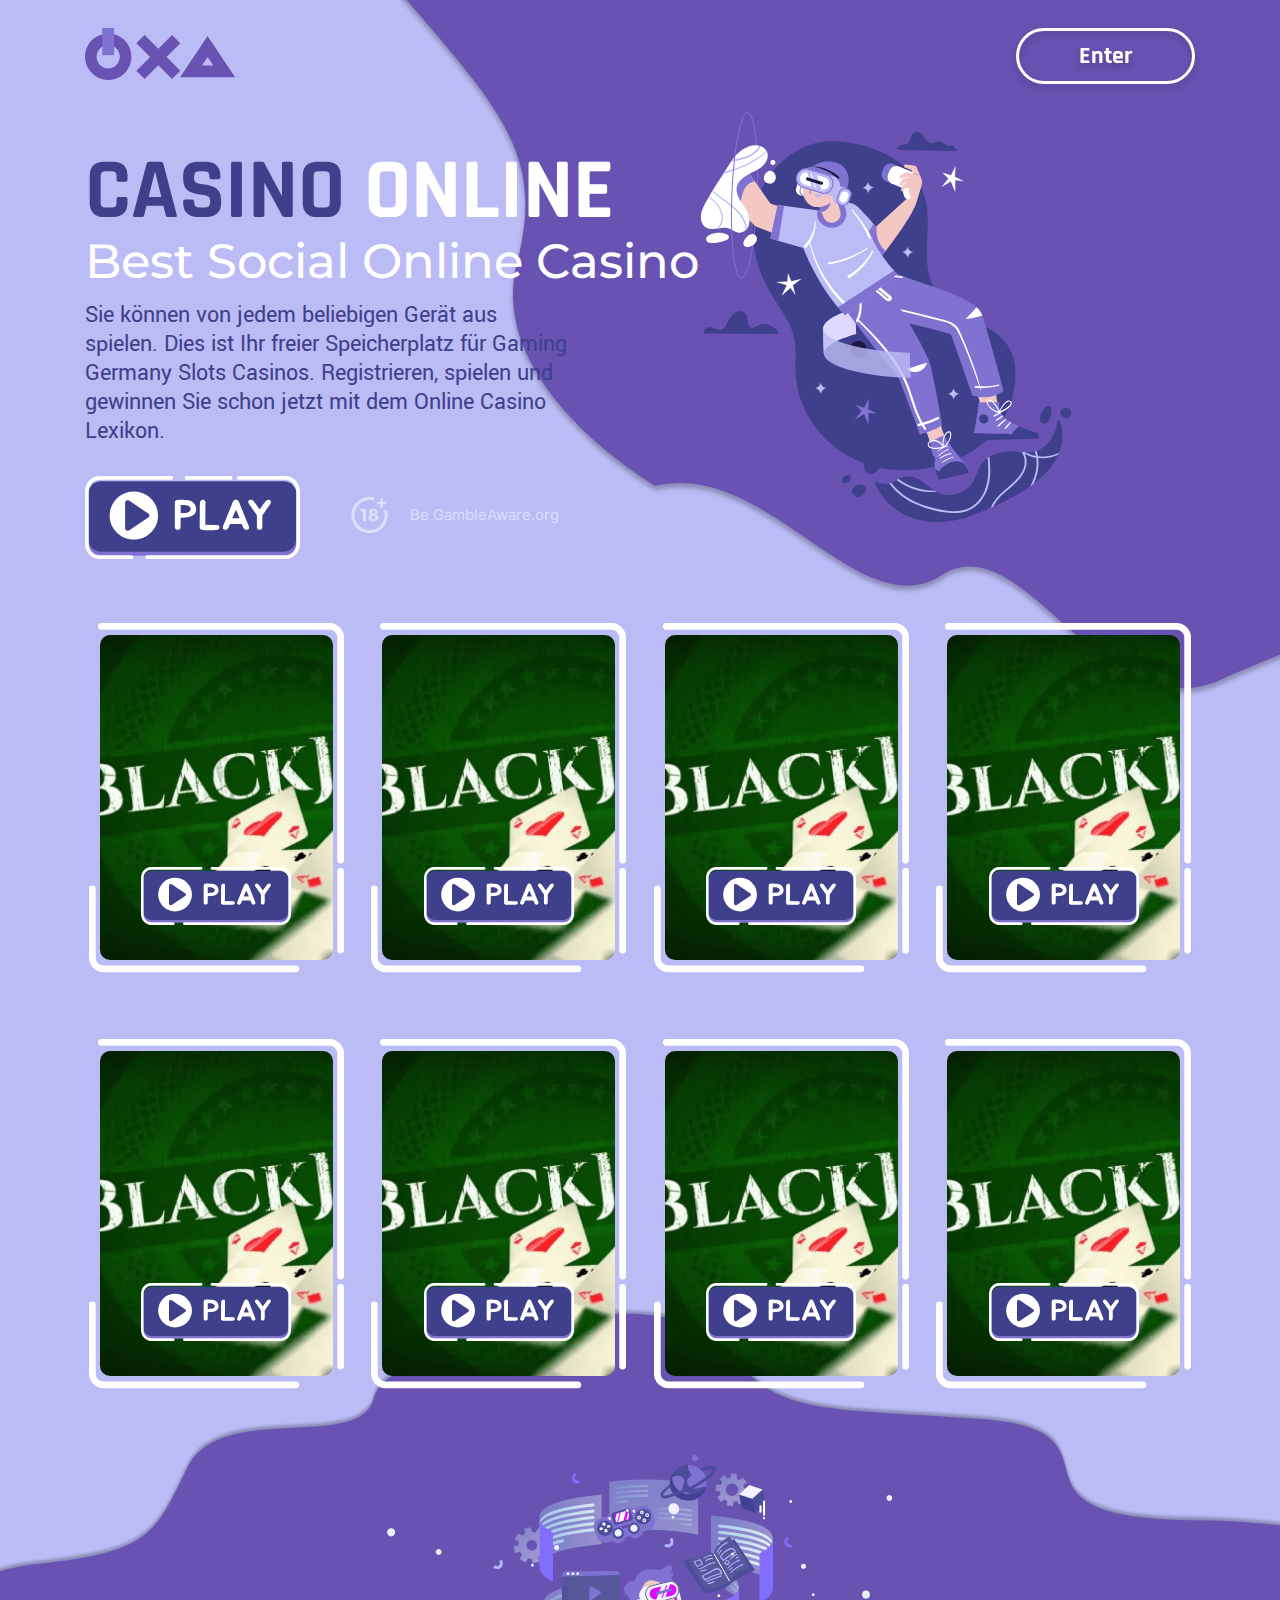
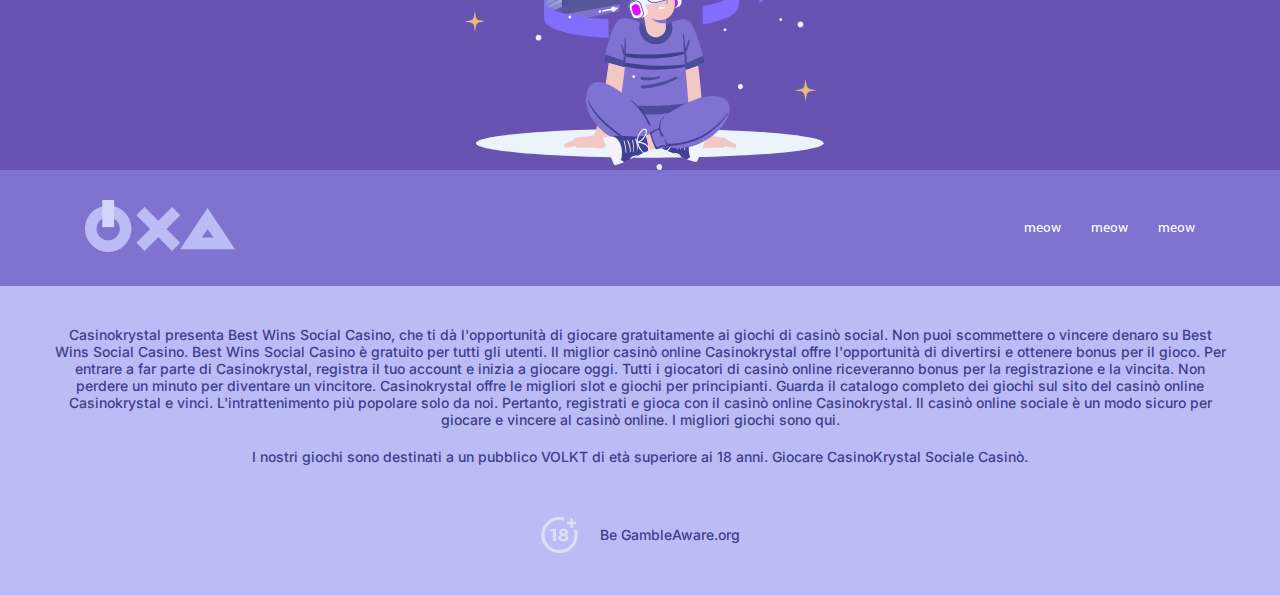
==== commit 18587f8a: "meow" ====
--- a/index.html
+++ b/index.html
@@ -19,9 +19,22 @@
                 </a>
             </div>
             <div class="enter">
-                <button id="enter">
+                <button id="enter_btn">
                     Enter
                 </button>
+            </div>
+        </div>
+        <div class="enter_form_wrapper dnone" id="enter_form">
+            <div class="enter_form">
+                <form>
+                    <label for="login">Login or email</label>
+                    <input type="text" id="login" name="login" />
+                    <label for="password">Password</label>
+                    <input type="password" id="password" name="password" />
+                    <button>Join</button>
+                </form>
+                <a href="forgot.html">Forgot password</a>
+                <a href="reg.html">Registration</a>
             </div>
         </div>
     </nav>
@@ -57,7 +70,7 @@
         </div>
     </div>
 
-    <div class="information">
+    <!-- <div class="information">
         <div class="container">
             <p>
                 In unserem Social Casino können Sie als Gast spielen oder ein Konto registrieren. Bei der Registrierung
@@ -114,6 +127,69 @@
             </button>
             <img class="adv_image" src="images/manvr.svg" />
         </div>
+    </div> -->
+
+    <div class="games">
+        <div class="container">
+            <div class="game_element">
+                <div class="img"><img src="images/bj.png" /></div>
+                <object data="images/games_element_wrapper.svg" type="image/svg+xml"></object>
+                <button class="play">
+                    <object data="images/play.svg" type="image/svg+xml"></object>
+                </button>
+            </div>
+            <div class="game_element">
+                <div class="img"><img src="images/bj.png" /></div>
+                <object data="images/games_element_wrapper.svg" type="image/svg+xml"></object>
+                <button class="play">
+                    <object data="images/play.svg" type="image/svg+xml"></object>
+                </button>
+            </div>
+            <div class="game_element">
+                <div class="img"><img src="images/bj.png" /></div>
+                <object data="images/games_element_wrapper.svg" type="image/svg+xml"></object>
+                <button class="play">
+                    <object data="images/play.svg" type="image/svg+xml"></object>
+                </button>
+            </div>
+            <div class="game_element">
+                <div class="img"><img src="images/bj.png" /></div>
+                <object data="images/games_element_wrapper.svg" type="image/svg+xml"></object>
+                <button class="play">
+                    <object data="images/play.svg" type="image/svg+xml"></object>
+                </button>
+            </div>
+            <div class="game_element">
+                <div class="img"><img src="images/bj.png" /></div>
+                <object data="images/games_element_wrapper.svg" type="image/svg+xml"></object>
+                <button class="play">
+                    <object data="images/play.svg" type="image/svg+xml"></object>
+                </button>
+            </div>
+            <div class="game_element">
+                <div class="img"><img src="images/bj.png" /></div>
+                <object data="images/games_element_wrapper.svg" type="image/svg+xml"></object>
+                <button class="play">
+                    <object data="images/play.svg" type="image/svg+xml"></object>
+                </button>
+            </div>
+            <div class="game_element">
+                <div class="img"><img src="images/bj.png" /></div>
+                <object data="images/games_element_wrapper.svg" type="image/svg+xml"></object>
+                <button class="play">
+                    <object data="images/play.svg" type="image/svg+xml"></object>
+                </button>
+            </div>
+            <div class="game_element">
+                <div class="img"><img src="images/bj.png" /></div>
+                <object data="images/games_element_wrapper.svg" type="image/svg+xml"></object>
+                <button class="play">
+                    <object data="images/play.svg" type="image/svg+xml"></object>
+                </button>
+            </div>
+            <img class="adv_image" src="images/manvr.svg" />
+        </div>
+
     </div>
     <footer>
         <nav>
@@ -160,88 +236,7 @@
         </div>
     </footer>
 
-
-    <!-- 
-    <div class="solo_btn_wrapper">
-        <button class="play_btn">
-            Play
-        </button>
-    </div>
-    <div class="games">
-        <div class="container">
-            <div class="game">
-                <img src="pic/alien.png">
-                <button id="alien" class="play_btn">Play</button>
-            </div>
-            <div class="game">
-                <img src="pic/poker.png">
-                <button id="poker" class="play_btn">Play</button>
-            </div>
-            <div class="game">
-                <img src="pic/treasure.png">
-                <button id="treasure" class="play_btn">Play</button>
-            </div>
-            <div class="game">
-                <img src="pic/africaking.png">
-                <button id="africaking" class="play_btn">Play</button>
-            </div>
-            <div class="game">
-                <img src="pic/spin.png">
-                <button id="spin" class="play_btn">Play</button>
-            </div>
-            <div class="game">
-                <img src="pic/pirates.png">
-                <button id="pirates" class="play_btn">Play</button>
-            </div>
-            <div class="game">
-                <img src="pic/bj.png">
-                <button id="bj" class="play_btn">Play</button>
-            </div>
-
-        </div>
-    </div>
-    <div id="game_popup" class="dnone">
-        <div class="game_popup_inner">
-            <img src="pic/cross.svg" id="game_cross">
-            <div id="game_name">BJ</div>
-            <iframe id="iframe" src="" frameborder="0">
-                Sorry, your browser doesn't support this game
-            </iframe>
-        </div>
-    </div>
-
-
-    <div class="footer">
-        <nav>
-            <div class="container">
-                <div class="logo">
-                    <a href="#">
-                        <img src="pic/logo.svg" alt="">
-                    </a>
-                </div>
-                <div class="links">
-                    <a href="#">lorem</a>
-                    <a href="#">ipsum</a>
-                    <a href="#">dolor</a>
-                    <a href="#">sit</a>
-                    <a href="#">amet</a>
-                </div>
-            </div>
-        </nav>
-        <p>Lorem ipsum dolor sit amet consectetur adipisicing elit. Dolor nulla minima rerum ipsa repudiandae sapiente
-            autem qui nesciunt? Tempora fuga repellat amet nisi voluptatum doloremque quibusdam sint iure reprehenderit
-            repudiandae voluptatem odio, explicabo dolorem corrupti voluptas enim veniam porro quidem ut sequi? Suscipit
-            corporis sed modi, voluptatum fugiat quam velit quas vitae dolores pariatur impedit aperiam exercitationem
-            non voluptas. Ut.</p>
-        <p>Lorem ipsum dolor sit amet consectetur adipisicing elit. Officiis, voluptatem.</p>
-        <div class="p18">
-            <img src="pic/p18.png" alt="">
-            <p>
-                The casino does not bring good luck in the future on real casino sites.
-            </p>
-        </div>
-    </div>
-    <script src="js/btns.js"></script> -->
+    <script src="js/btns.js"></script>
 
 
 </body>
--- a/css/style.css
+++ b/css/style.css
@@ -48,6 +48,10 @@
   }
 }
 
+.dnone {
+  display: none;
+}
+
 nav {
   padding: 28px 0px;
 }
@@ -55,6 +59,110 @@
   display: flex;
   flex-wrap: wrap;
   justify-content: space-between;
+}
+nav .enter_form_wrapper {
+  width: 0px;
+  height: 0px;
+  position: relative;
+  left: 55%;
+  top: 20px;
+  z-index: 2;
+}
+@media (max-width: 1100px) {
+  nav .enter_form_wrapper {
+    left: 40%;
+  }
+}
+@media (max-width: 800px) {
+  nav .enter_form_wrapper {
+    left: 30%;
+  }
+}
+@media (max-width: 700px) {
+  nav .enter_form_wrapper {
+    left: 0%;
+    width: 100%;
+    padding: 0px 10px;
+  }
+}
+nav .enter_form_wrapper .enter_form {
+  width: 460px;
+  background: rgba(255, 255, 255, 0.88);
+  -webkit-backdrop-filter: blur(2px);
+          backdrop-filter: blur(2px);
+  border-radius: 10px;
+  padding: 20px;
+}
+@media (max-width: 700px) {
+  nav .enter_form_wrapper .enter_form {
+    width: 100%;
+  }
+}
+nav .enter_form_wrapper .enter_form label:not(:first-child) {
+  margin-top: 20px;
+}
+nav .enter_form_wrapper .enter_form label {
+  display: block;
+  font-family: "Rajdhani";
+  font-style: normal;
+  font-weight: 700;
+  font-size: 24px;
+  line-height: 31px;
+  color: #6853B2;
+}
+nav .enter_form_wrapper .enter_form input {
+  margin-top: 10px;
+  background: none;
+  border: 3px solid rgb(104, 83, 178);
+  border-radius: 10px;
+  width: 100%;
+  box-sizing: border-box;
+  padding: 10px;
+  outline: none;
+  font-family: "Rajdhani";
+  font-style: normal;
+  font-weight: 700;
+  font-size: 24px;
+  color: #6853B2;
+  transition: 0.2s;
+}
+nav .enter_form_wrapper .enter_form input:focus {
+  background-color: rgb(104, 83, 178);
+  color: white;
+}
+nav .enter_form_wrapper .enter_form button {
+  font-family: "Rajdhani";
+  font-style: normal;
+  font-weight: 700;
+  font-size: 24px;
+  line-height: 31px;
+  color: #6853B2;
+  width: 100%;
+  margin-top: 30px;
+  padding: 5px;
+  border: 3px solid #6853B2;
+  border-radius: 11px;
+  margin-bottom: 20px;
+  transition: 0.2s;
+}
+nav .enter_form_wrapper .enter_form button:hover {
+  background-color: rgb(104, 83, 178);
+  color: white;
+  cursor: pointer;
+}
+nav .enter_form_wrapper .enter_form a {
+  text-decoration: none;
+  display: block;
+  font-family: "Rajdhani";
+  font-style: normal;
+  font-weight: 500;
+  font-size: 20px;
+  line-height: 31px;
+  color: #6853B2;
+  transition: 0.2s;
+}
+nav .enter_form_wrapper .enter_form a:hover {
+  opacity: 0.6;
 }
 nav .logo {
   width: 30%;
@@ -143,6 +251,11 @@
     left: 700px;
   }
 }
+@media (max-width: 1200px) {
+  .banner_left {
+    left: 600px;
+  }
+}
 @media (max-width: 1100px) {
   .banner_left {
     left: 100px;
@@ -559,4 +672,66 @@
 footer .p18 p {
   padding: 0px;
   margin: auto 0;
+}
+
+.games {
+  background-image: url(../images/advgamesfoneR.png);
+  background-size: 105%;
+  background-position: bottom;
+  background-repeat: no-repeat;
+  margin-top: 60px;
+}
+.games .container {
+  display: flex;
+  flex-wrap: wrap;
+  justify-content: space-around;
+  -moz-column-gap: 20px;
+       column-gap: 20px;
+}
+.games .container .game_element {
+  width: 255px;
+}
+.games .container .game_element object {
+  width: 100%;
+}
+.games .container .game_element .img {
+  width: 0px;
+  height: 0px;
+  position: relative;
+  top: 12px;
+  left: 11px;
+}
+.games .container .game_element .img img {
+  -o-object-fit: cover;
+     object-fit: cover;
+  width: 233px;
+  height: 325px;
+  border-radius: 10px;
+}
+.games .container .game_element button {
+  position: relative;
+  top: -110px;
+  width: 100%;
+  margin: 0 auto;
+}
+.games .container .game_element button object {
+  width: 150px;
+}
+.games .container .adv_image {
+  margin: auto;
+}
+@media (max-width: 600px) {
+  .games .container .adv_image {
+    width: 400px;
+  }
+}
+@media (max-width: 450px) {
+  .games .container .adv_image {
+    width: 300px;
+  }
+}
+@media (max-width: 360px) {
+  .games .container .adv_image {
+    width: 260px;
+  }
 }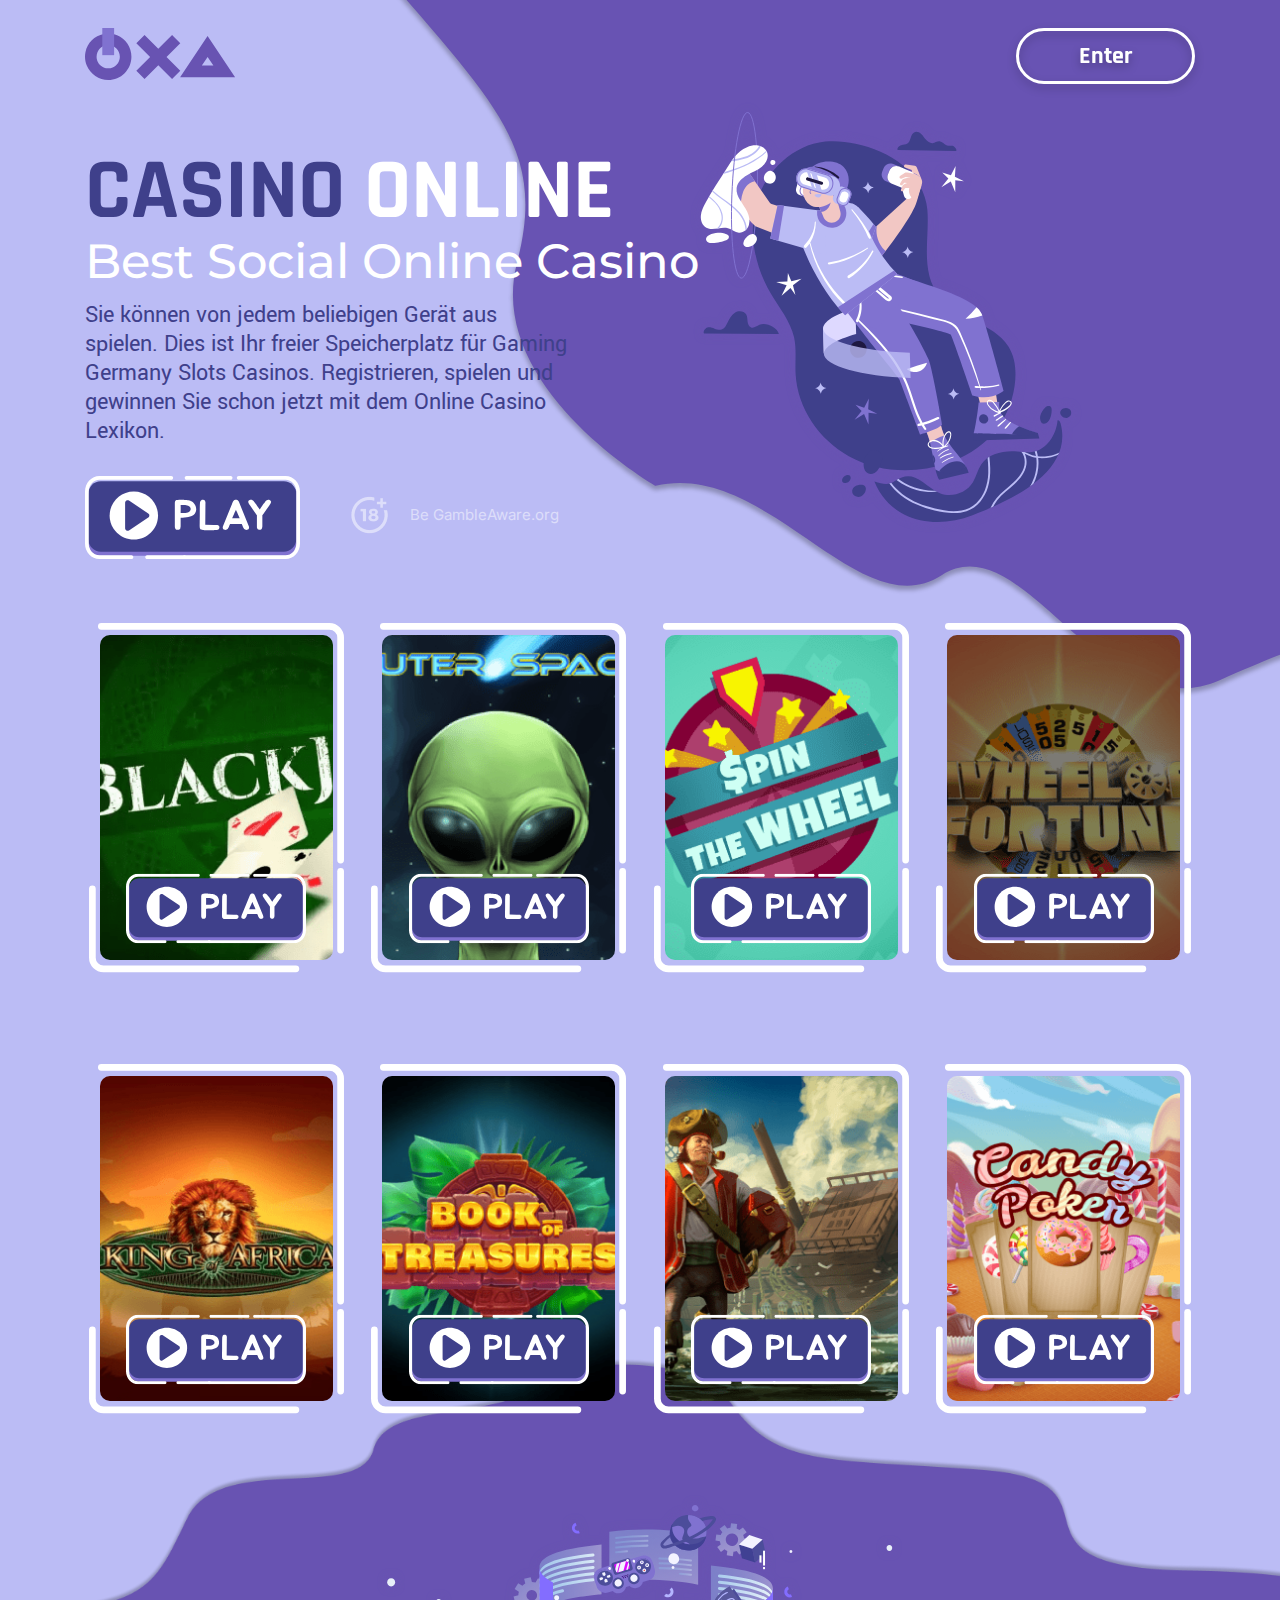
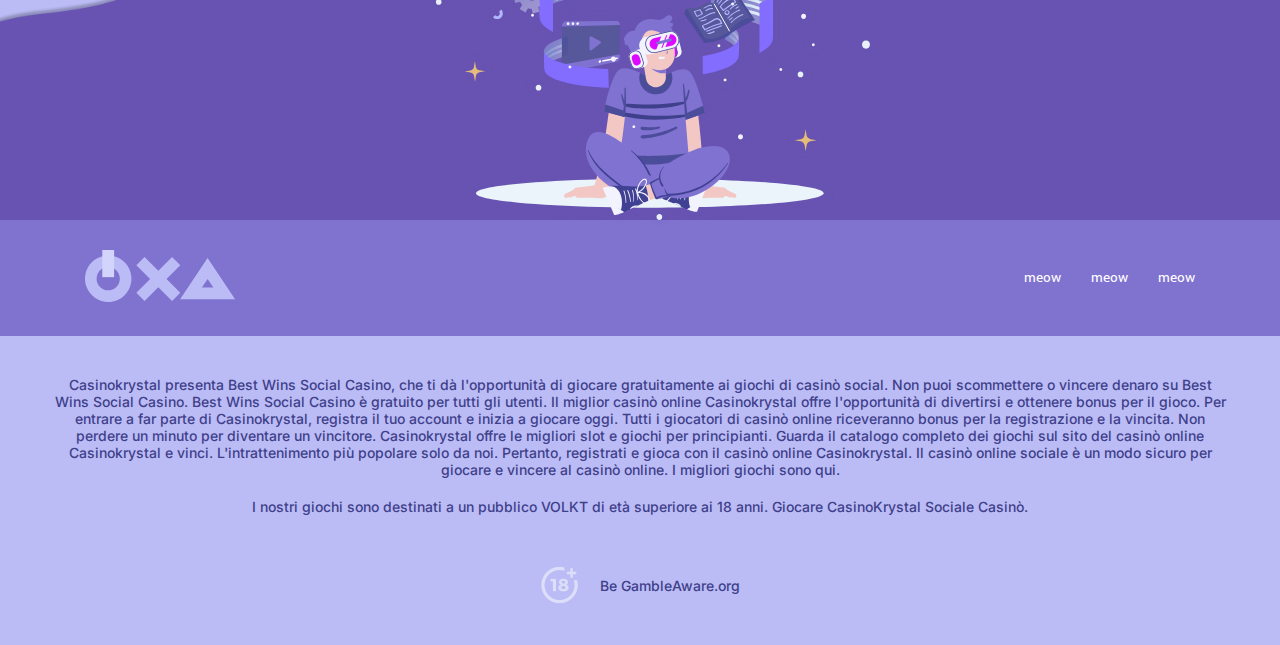
==== commit bd6b1c54: "full no php" ====
--- a/index.html
+++ b/index.html
@@ -134,63 +134,1188 @@
             <div class="game_element">
                 <div class="img"><img src="images/bj.png" /></div>
                 <object data="images/games_element_wrapper.svg" type="image/svg+xml"></object>
-                <button class="play">
-                    <object data="images/play.svg" type="image/svg+xml"></object>
+                <button class="play" id="bj">
+                    <svg width="215" height="83" viewBox="0 0 215 83" id="play_btn" fill="none"
+                        xmlns="http://www.w3.org/2000/svg">
+                        <style>
+                            #btn #border_1 {
+                                transition: 0.2s ease-in-out;
+                            }
+
+                            #btn #border_2 {
+                                transition: 0.2s 0.1s ease-in-out;
+                            }
+
+                            #btn #border_3 {
+                                transition: 0.2s 0.2s ease-in-out;
+                            }
+
+                            #btn #border_4 {
+                                transition: 0.2s 0.3s ease-in-out;
+                            }
+
+                            #btn #letter_p {
+                                transition: 0.2s ease-in-out;
+                            }
+
+                            #btn #letter_l {
+                                transition: 0.2s 0.1s ease-in-out;
+                            }
+
+                            #btn #letter_a {
+                                transition: 0.2s 0.2s ease-in-out;
+                            }
+
+                            #btn #letter_y {
+                                transition: 0.2s 0.3s ease-in-out;
+                            }
+
+                            #btn #round {
+                                transition: 0.5s ease-in-out;
+                            }
+
+                            #btn #play_in_round {
+                                transition: 0.5s ease-in-out;
+                            }
+
+                            #btn #fone {
+                                transition: 0.5s ease-in-out;
+                            }
+
+                            #btn:hover #border_1 {
+                                fill: #3F408B;
+                            }
+
+                            #btn:hover #border_2 {
+                                fill: #3F408B;
+                            }
+
+                            #btn:hover #border_3 {
+                                fill: #3F408B;
+                            }
+
+                            #btn:hover #border_4 {
+                                fill: #3F408B;
+                            }
+
+                            #btn:hover #letter_p {
+                                fill: #3F408B;
+                            }
+
+                            #btn:hover #letter_l {
+                                fill: #3F408B;
+                            }
+
+                            #btn:hover #letter_a {
+                                fill: #3F408B;
+                            }
+
+                            #btn:hover #letter_y {
+                                fill: #3F408B;
+                            }
+
+                            #btn:hover #round {
+                                fill: #3F408B;
+                            }
+
+                            #btn:hover #play_in_round {
+                                fill: #e2e2ff;
+                            }
+
+                            #btn:hover #fone {
+                                fill: #dbdcff;
+                            }
+
+                            #btn:hover {
+                                cursor: pointer;
+                            }
+                        </style>
+                        <g id="btn" clip-path="url(#clip0_13_591)">
+                            <path id="shadow"
+                                d="M200.749 8.53271H15.9136C9.02258 8.53271 3.38501 14.0955 3.38501 20.8698V67.5354C3.38501 74.3344 9.02258 79.8725 15.9136 79.8725H200.749C207.637 79.8725 213.275 74.3097 213.275 67.5354V20.8698C213.275 14.0831 207.637 8.53271 200.749 8.53271Z"
+                                fill="#8072D0" />
+                            <path id="fone"
+                                d="M198.73 5.29089H15.8329C8.98534 5.29089 3.38501 10.7733 3.38501 17.4703V63.5488C3.38501 70.2489 8.96983 75.7282 15.8329 75.7282H198.73C205.574 75.7282 211.174 70.2489 211.174 63.5488V17.4703C211.174 10.7733 205.574 5.29089 198.73 5.29089Z"
+                                fill="#3F408B" />
+                            <path id="border_1"
+                                d="M145.63 3.70853H101.572C101.079 3.70853 100.605 3.51316 100.256 3.16542C99.9068 2.81768 99.7107 2.34605 99.7107 1.85427C99.7107 1.36248 99.9068 0.890833 100.256 0.543091C100.605 0.195349 101.079 0 101.572 0H145.63C146.124 0 146.598 0.195349 146.947 0.543091C147.296 0.890833 147.492 1.36248 147.492 1.85427C147.492 2.34605 147.296 2.81768 146.947 3.16542C146.598 3.51316 146.124 3.70853 145.63 3.70853Z"
+                                fill="white" />
+
+                            <path id="border_2"
+                                d="M200.557 83H99.4346C98.9409 83 98.4674 82.8046 98.1182 82.4569C97.7691 82.1091 97.573 81.6375 97.573 81.1457C97.573 80.654 97.7691 80.1823 98.1182 79.8346C98.4674 79.4868 98.9409 79.2915 99.4346 79.2915H200.557C206.452 79.2915 211.274 73.9728 211.274 67.4334V15.5666C211.274 9.02718 206.468 3.70853 200.557 3.70853H153.707C153.213 3.70853 152.739 3.51316 152.39 3.16542C152.041 2.81768 151.845 2.34605 151.845 1.85427C151.845 1.36248 152.041 0.890833 152.39 0.543091C152.739 0.195349 153.213 0 153.707 0H200.557C208.522 0 214.997 6.98131 214.997 15.5666V67.4334C214.997 76.0032 208.528 83 200.557 83Z"
+                                fill="white" />
+                            <path id="border_4"
+                                d="M46.4471 83H14.4398C6.47836 83 0 76.0156 0 67.4334V15.5666C0 6.98131 6.47836 0 14.4398 0H86.2637C86.7574 0 87.2309 0.195349 87.5801 0.543091C87.9292 0.890833 88.1253 1.36248 88.1253 1.85427C88.1253 2.34605 87.9292 2.81768 87.5801 3.16542C87.2309 3.51316 86.7574 3.70853 86.2637 3.70853H14.4398C8.54475 3.70853 3.72321 9.02718 3.72321 15.5666V67.4334C3.72321 73.9728 8.52923 79.2915 14.4398 79.2915H46.4471C46.9408 79.2915 47.4143 79.4868 47.7634 79.8346C48.1125 80.1823 48.3087 80.654 48.3087 81.1457C48.3087 81.6375 48.1125 82.1091 47.7634 82.4569C47.4143 82.8046 46.9408 83 46.4471 83Z"
+                                fill="white" />
+                            <path id="border_3"
+                                d="M99.4347 83H62.1219C61.6281 83 61.1546 82.8047 60.8055 82.4569C60.4564 82.1092 60.2603 81.6376 60.2603 81.1458C60.2603 80.654 60.4564 80.1823 60.8055 79.8346C61.1546 79.4869 61.6281 79.2915 62.1219 79.2915H99.4347C99.9284 79.2915 100.402 79.4869 100.751 79.8346C101.1 80.1823 101.296 80.654 101.296 81.1458C101.296 81.6376 101.1 82.1092 100.751 82.4569C100.402 82.8047 99.9284 83 99.4347 83Z"
+                                fill="white" />
+                            <path id="letter_p"
+                                d="M108.215 26.3893C109.28 27.3604 110.095 28.5717 110.592 29.9217C111.091 31.2219 111.294 32.6162 111.187 34.0041C111.078 35.2791 110.651 36.5069 109.946 37.5767C109.161 38.7205 108.031 39.5863 106.72 40.049C105.643 40.5123 104.516 40.8523 103.363 41.0627C102.258 41.2687 101.041 41.4243 99.7107 41.5294C99.1181 41.585 98.6124 41.6221 98.2028 41.6344C97.7932 41.6468 97.3185 41.6715 96.7817 41.6993H96.2109C96.0186 41.6927 95.8263 41.7061 95.6369 41.7395V50.4978C95.5541 51.0335 95.4507 51.5826 95.3266 52.145C95.2639 52.4223 95.1423 52.683 94.9699 52.9096C94.7976 53.1361 94.5786 53.3233 94.3276 53.4585C93.9713 53.6415 93.5799 53.7468 93.1795 53.7675C92.7655 53.7955 92.3496 53.781 91.9385 53.7242C91.5897 53.6856 91.2516 53.5807 90.9425 53.4152C90.6382 53.2196 90.407 52.9296 90.2848 52.5901C90.1631 52.3084 90.0594 52.0194 89.9745 51.7247C89.8664 51.3323 89.8162 50.9263 89.8256 50.5195V27.1094C89.8249 26.9251 89.8394 26.7411 89.869 26.5593L89.9528 26.0493C90.012 25.8999 90.0547 25.7445 90.08 25.5858C90.1057 25.4262 90.1484 25.2698 90.2072 25.1191C90.26 24.987 90.3244 24.8598 90.3996 24.739C90.4718 24.62 90.5654 24.5152 90.6757 24.43C90.867 24.2604 91.0908 24.1311 91.3335 24.0498C91.7664 23.9184 92.2185 23.8609 92.6707 23.8799H92.7545C93.6336 23.8242 94.6109 23.7748 95.6865 23.7315C96.5784 23.6862 97.4724 23.7079 98.361 23.7964C98.7272 23.8501 99.0958 23.8852 99.4656 23.9015C99.8069 23.9015 100.13 23.9386 100.443 23.9664L101.461 24.0498C101.802 24.0776 102.14 24.1209 102.481 24.1765C102.764 24.2322 103.024 24.2754 103.266 24.3033C103.508 24.3311 103.753 24.3743 104.011 24.43C104.269 24.4856 104.483 24.5443 104.753 24.5999C105.018 24.6571 105.27 24.7618 105.497 24.909C106.02 25.0483 106.521 25.2616 106.983 25.5425C107.38 25.7959 107.79 26.0803 108.215 26.3893ZM105.665 33.3551C105.706 32.7364 105.566 32.1189 105.261 31.5781C104.958 31.0612 104.532 30.6262 104.02 30.3111C103.452 29.9592 102.837 29.6887 102.193 29.5075C101.526 29.3119 100.844 29.1703 100.154 29.0842C99.9837 29.0842 99.751 29.0842 99.4531 29.0625L98.4975 29.0193L97.5419 28.9791C97.2317 28.9791 97.0114 28.9575 96.8407 28.9575C96.6729 28.9267 96.5025 28.9122 96.3319 28.9142H95.6524C95.6793 29.7898 95.6937 30.6284 95.6958 31.4298V34.032C95.6679 34.5388 95.6524 35.0487 95.6524 35.5555V37.0637L98.2865 37.0204C99.0381 37.0174 99.7889 36.9751 100.536 36.8937C101.332 36.8155 102.116 36.6454 102.872 36.3869C103.572 36.154 104.215 35.7794 104.762 35.2867C105.299 34.7807 105.621 34.09 105.665 33.3551Z"
+                                fill="white" />
+                            <path id="letter_l"
+                                d="M134.287 50.4576C134.355 50.6564 134.384 50.8661 134.374 51.0757V51.7309C134.375 51.9495 134.332 52.1661 134.246 52.3675C134.16 52.5662 134.045 52.7515 133.905 52.9176C133.621 53.2748 133.237 53.5395 132.801 53.6778C132.187 53.8925 131.543 54.0073 130.892 54.0178C130.582 54.0456 130.253 54.058 129.915 54.058C129.573 54.0576 129.231 54.0866 128.894 54.1445H128.724C126.546 54.1713 124.295 54.1713 121.972 54.1445C121.335 54.1153 120.697 54.1226 120.061 54.1661C119.368 54.2076 118.673 54.1932 117.982 54.1229C117.337 54.0634 116.707 53.8918 116.121 53.616C115.796 53.4423 115.513 53.2012 115.289 52.909C115.066 52.6169 114.908 52.2805 114.827 51.9225C114.798 51.7905 114.783 51.6558 114.783 51.5207C114.67 50.5805 114.628 49.6333 114.656 48.6868C114.683 47.7576 114.698 46.8408 114.7 45.9363L114.783 39.8048V34.1308C114.783 33.1151 114.791 32.2127 114.805 31.4236C114.82 30.6345 114.84 29.7599 114.867 28.7998V28.5896C114.895 28.3053 114.917 28.0241 114.932 27.7429C114.948 27.4616 114.954 27.1773 114.954 26.8961C114.989 26.3192 115.148 25.7565 115.419 25.2458C115.595 24.8176 115.909 24.4606 116.313 24.2321C116.701 23.9724 117.161 23.8396 117.629 23.852C117.827 23.852 118.016 23.852 118.203 23.8705C118.389 23.8891 118.562 23.9076 118.733 23.9354C118.904 23.9631 119.069 24.0207 119.22 24.1054C119.394 24.2022 119.558 24.3149 119.71 24.4423C119.895 24.6621 120.051 24.904 120.176 25.1623C120.288 25.4606 120.36 25.7724 120.39 26.0895C120.418 26.2873 120.446 26.4696 120.474 26.6396C120.502 26.8071 120.517 26.9766 120.517 27.1464C120.46 27.3093 120.431 27.4806 120.43 27.6532V28.8894L120.263 48.8135L128.671 48.8969H130.666C130.837 48.8969 131.02 48.8969 131.218 48.9186C131.417 48.9402 131.615 48.9557 131.814 48.9835C132.013 49.0113 132.239 49.0391 132.407 49.0669C132.579 49.0956 132.749 49.138 132.915 49.1936C133.204 49.2653 133.468 49.4114 133.682 49.617C133.956 49.8374 134.165 50.128 134.287 50.4576Z"
+                                fill="white" />
+                            <path id="letter_a"
+                                d="M163.973 50.7945C164.001 50.9645 164.023 51.1283 164.035 51.2828C164.048 51.4373 164.057 51.6135 164.057 51.8113C164.054 52.1451 163.946 52.4696 163.747 52.7384C163.655 52.8885 163.541 53.0239 163.409 53.1402C163.256 53.2686 163.084 53.3728 162.9 53.4492C162.218 53.8373 161.424 53.9864 160.647 53.8726C160.259 53.7636 159.898 53.5763 159.586 53.3225C159.549 53.2807 159.506 53.2443 159.459 53.2143C159.42 53.1897 159.39 53.1527 159.375 53.1093C159.342 53.0783 159.312 53.043 159.288 53.0042C159.256 52.9584 159.212 52.922 159.161 52.8991C159.035 52.7769 158.922 52.6423 158.823 52.4974C158.736 52.3707 158.652 52.2347 158.568 52.0956C158.512 51.958 158.448 51.8238 158.376 51.6939C158.305 51.5671 158.227 51.4311 158.143 51.2921C158.06 51.153 158.029 51.0727 157.973 50.983C157.916 50.8862 157.874 50.7823 157.845 50.674C157.743 50.4595 157.671 50.2316 157.631 49.9972L156.741 47.9266C154.786 47.9266 152.84 47.9328 150.902 47.9451C148.964 47.9575 147.017 47.9513 145.062 47.9266L144.172 49.9972C144.116 50.1034 144.08 50.2184 144.063 50.3371C144.048 50.4547 144.013 50.5687 143.958 50.674C143.902 50.7883 143.852 50.8934 143.809 50.983C143.766 51.0727 143.716 51.187 143.66 51.2921C143.604 51.3972 143.499 51.5671 143.427 51.6939C143.356 51.8206 143.278 51.9534 143.195 52.0956C143.137 52.2363 143.065 52.3709 142.981 52.4974C142.881 52.6416 142.768 52.7761 142.642 52.8991C142.591 52.9212 142.546 52.9577 142.515 53.0042C142.49 53.0423 142.461 53.0775 142.428 53.1093C142.413 53.1527 142.384 53.1897 142.344 53.2143C142.297 53.2443 142.254 53.2807 142.217 53.3225C141.904 53.5752 141.543 53.7623 141.156 53.8726C140.379 53.9866 139.586 53.8375 138.904 53.4492C138.719 53.3736 138.547 53.2693 138.395 53.1402C138.262 53.0248 138.147 52.8892 138.057 52.7384C137.858 52.4696 137.749 52.1451 137.746 51.8113C137.746 51.6135 137.746 51.4373 137.768 51.2828C137.79 51.1283 137.802 50.9738 137.83 50.7945C137.887 50.5373 137.958 50.2835 138.044 50.0343L138.171 49.6542L147.005 27.9963L147.259 27.3195C147.312 27.1569 147.383 27.0004 147.47 26.8529C147.564 26.6941 147.636 26.5237 147.684 26.346C147.811 26.0087 147.966 25.683 148.15 25.3725C148.237 25.208 148.341 25.0527 148.46 24.909L148.798 24.4856C148.99 24.2455 149.238 24.0565 149.521 23.9355C150.42 23.6553 151.383 23.6553 152.282 23.9355C152.565 24.0565 152.814 24.2455 153.005 24.4856C153.201 24.739 153.415 25.0357 153.641 25.3725C153.825 25.683 153.98 26.0087 154.107 26.346C154.155 26.5237 154.227 26.6941 154.321 26.8529C154.408 27.0004 154.479 27.1569 154.532 27.3195L154.786 27.9963L163.62 49.6542L163.747 50.0343C163.835 50.2837 163.911 50.5374 163.973 50.7945ZM153.921 40.4323C153.551 39.6133 153.176 38.7696 152.794 37.895C152.413 37.0204 152.009 36.1335 151.584 35.228C151.473 34.9746 151.358 34.715 151.246 34.4461L150.905 33.6642C150.821 33.9176 150.722 34.1803 150.595 34.4461C150.467 34.7119 150.368 34.9746 150.256 35.228C149.83 36.1345 149.427 37.0235 149.046 37.895C148.665 38.7696 148.286 39.6133 147.92 40.4323L147.157 42.2865H154.671L153.921 40.4323Z"
+                                fill="white" />
+                            <path id="letter_y"
+                                d="M186.055 25.5425C186.082 25.6819 186.09 25.8245 186.077 25.9659C186.055 26.1289 186.004 26.2867 185.928 26.4325C185.826 26.7935 185.699 27.1467 185.546 27.4895C185.396 27.8589 185.187 28.2013 184.926 28.5031C184.811 28.6731 184.705 28.8369 184.616 28.9914C184.526 29.146 184.423 29.3005 184.339 29.4334L183.787 30.1534L178.326 37.9908L177.349 39.227V50.4793C177.294 50.6138 177.266 50.7575 177.265 50.9027C177.264 51.0581 177.249 51.2132 177.222 51.3662C177.169 51.4967 177.126 51.631 177.095 51.768C177.063 51.9051 177.021 52.0395 176.967 52.1698C176.922 52.2486 176.894 52.3359 176.884 52.4263L176.818 52.553L176.756 52.6797C176.569 52.9785 176.323 53.2369 176.034 53.4399C175.372 53.7537 174.622 53.828 173.911 53.6501C173.533 53.6273 173.174 53.4793 172.89 53.2298C172.759 53.1497 172.644 53.0447 172.552 52.9207C172.465 52.8064 172.382 52.6797 172.295 52.5406C172.208 52.4015 172.183 52.2316 172.127 52.0739C172.071 51.9374 172.028 51.7956 172 51.6506C171.944 51.5238 171.915 51.3872 171.913 51.2488V39.3321L170.982 37.895L165.463 30.1102L164.994 29.3499C164.824 29.0965 164.613 28.7998 164.374 28.4599C164.142 28.1424 163.942 27.8029 163.778 27.4462C163.668 27.2801 163.575 27.103 163.502 26.9177C163.43 26.7354 163.368 26.5438 163.313 26.346C163.227 26.0719 163.212 25.7807 163.269 25.4992C163.347 25.1482 163.523 24.8265 163.778 24.5721C164.043 24.3297 164.344 24.1305 164.672 23.9818C165.065 23.7007 165.551 23.5791 166.03 23.6419C166.309 23.6359 166.585 23.6941 166.837 23.8119C167.064 23.9231 167.29 24.0529 167.517 24.192C167.771 24.3898 168.019 24.5999 168.258 24.8101C168.496 25.0326 168.716 25.2733 168.916 25.5301C169.142 25.8114 169.357 26.0741 169.555 26.312C169.769 26.5753 169.967 26.8508 170.148 27.1372L170.275 27.3071C170.953 28.2096 171.59 29.0769 172.186 29.9093C172.782 30.7416 173.402 31.6368 174.048 32.5949C174.141 32.7007 174.226 32.8133 174.302 32.9318C174.414 33.1028 174.541 33.3005 174.684 33.5251C174.796 33.3273 174.904 33.1512 174.994 32.9967C175.062 32.8867 175.14 32.7832 175.227 32.6876C175.878 31.7296 176.499 30.8272 177.088 29.9804C177.678 29.1336 178.315 28.26 179 27.3597L179.083 27.1897C179.306 26.9421 179.514 26.681 179.704 26.4078C179.888 26.1379 180.095 25.8629 180.324 25.5827C180.725 25.0483 181.23 24.6013 181.811 24.2692C182.23 23.974 182.708 23.7727 183.213 23.679C183.706 23.6122 184.207 23.7324 184.616 24.0158C184.786 24.1302 184.947 24.2291 185.103 24.3249C185.251 24.4088 185.387 24.5128 185.506 24.6339C185.741 24.9025 185.927 25.21 186.055 25.5425Z"
+                                fill="white" />
+                            <path id="round"
+                                d="M48.8237 63.6075C62.1895 63.6075 73.0246 52.8151 73.0246 39.5021C73.0246 26.189 62.1895 15.3966 48.8237 15.3966C35.4579 15.3966 24.6228 26.189 24.6228 39.5021C24.6228 52.8151 35.4579 63.6075 48.8237 63.6075Z"
+                                fill="white" />
+                            <path id="play_in_round"
+                                d="M40.1177 26.6613V52.3398C40.1202 52.7852 40.2435 53.2217 40.4745 53.6031C40.7055 53.9846 41.0357 54.2967 41.4302 54.5066C41.8246 54.7165 42.2687 54.8164 42.7154 54.7956C43.1622 54.7749 43.595 54.6343 43.9681 54.3887L63.245 41.5541C63.5823 41.3279 63.8585 41.0225 64.0495 40.665C64.2405 40.3074 64.3404 39.9086 64.3404 39.5036C64.3404 39.0986 64.2405 38.6998 64.0495 38.3422C63.8585 37.9847 63.5823 37.6794 63.245 37.4531L43.9712 24.6123C43.598 24.3659 43.1649 24.2247 42.7177 24.2035C42.2705 24.1823 41.8259 24.282 41.4309 24.492C41.0359 24.702 40.7054 25.0145 40.4742 25.3964C40.243 25.7783 40.1198 26.2153 40.1177 26.6613Z"
+                                fill="#3F408B" />
+                        </g>
+                        <defs>
+                            <clipPath id="clip0_13_591">
+                                <rect width="215" height="83" fill="white" />
+                            </clipPath>
+                        </defs>
+                    </svg>
                 </button>
             </div>
             <div class="game_element">
-                <div class="img"><img src="images/bj.png" /></div>
+                <div class="img"><img src="images/alien.png" /></div>
                 <object data="images/games_element_wrapper.svg" type="image/svg+xml"></object>
-                <button class="play">
-                    <object data="images/play.svg" type="image/svg+xml"></object>
+                <button class="play" id="alien">
+                    <svg width="215" height="83" viewBox="0 0 215 83" id="play_btn" fill="none"
+                        xmlns="http://www.w3.org/2000/svg">
+                        <style>
+                            #btn #border_1 {
+                                transition: 0.2s ease-in-out;
+                            }
+
+                            #btn #border_2 {
+                                transition: 0.2s 0.1s ease-in-out;
+                            }
+
+                            #btn #border_3 {
+                                transition: 0.2s 0.2s ease-in-out;
+                            }
+
+                            #btn #border_4 {
+                                transition: 0.2s 0.3s ease-in-out;
+                            }
+
+                            #btn #letter_p {
+                                transition: 0.2s ease-in-out;
+                            }
+
+                            #btn #letter_l {
+                                transition: 0.2s 0.1s ease-in-out;
+                            }
+
+                            #btn #letter_a {
+                                transition: 0.2s 0.2s ease-in-out;
+                            }
+
+                            #btn #letter_y {
+                                transition: 0.2s 0.3s ease-in-out;
+                            }
+
+                            #btn #round {
+                                transition: 0.5s ease-in-out;
+                            }
+
+                            #btn #play_in_round {
+                                transition: 0.5s ease-in-out;
+                            }
+
+                            #btn #fone {
+                                transition: 0.5s ease-in-out;
+                            }
+
+                            #btn:hover #border_1 {
+                                fill: #3F408B;
+                            }
+
+                            #btn:hover #border_2 {
+                                fill: #3F408B;
+                            }
+
+                            #btn:hover #border_3 {
+                                fill: #3F408B;
+                            }
+
+                            #btn:hover #border_4 {
+                                fill: #3F408B;
+                            }
+
+                            #btn:hover #letter_p {
+                                fill: #3F408B;
+                            }
+
+                            #btn:hover #letter_l {
+                                fill: #3F408B;
+                            }
+
+                            #btn:hover #letter_a {
+                                fill: #3F408B;
+                            }
+
+                            #btn:hover #letter_y {
+                                fill: #3F408B;
+                            }
+
+                            #btn:hover #round {
+                                fill: #3F408B;
+                            }
+
+                            #btn:hover #play_in_round {
+                                fill: #e2e2ff;
+                            }
+
+                            #btn:hover #fone {
+                                fill: #dbdcff;
+                            }
+
+                            #btn:hover {
+                                cursor: pointer;
+                            }
+                        </style>
+                        <g id="btn" clip-path="url(#clip0_13_591)">
+                            <path id="shadow"
+                                d="M200.749 8.53271H15.9136C9.02258 8.53271 3.38501 14.0955 3.38501 20.8698V67.5354C3.38501 74.3344 9.02258 79.8725 15.9136 79.8725H200.749C207.637 79.8725 213.275 74.3097 213.275 67.5354V20.8698C213.275 14.0831 207.637 8.53271 200.749 8.53271Z"
+                                fill="#8072D0" />
+                            <path id="fone"
+                                d="M198.73 5.29089H15.8329C8.98534 5.29089 3.38501 10.7733 3.38501 17.4703V63.5488C3.38501 70.2489 8.96983 75.7282 15.8329 75.7282H198.73C205.574 75.7282 211.174 70.2489 211.174 63.5488V17.4703C211.174 10.7733 205.574 5.29089 198.73 5.29089Z"
+                                fill="#3F408B" />
+                            <path id="border_1"
+                                d="M145.63 3.70853H101.572C101.079 3.70853 100.605 3.51316 100.256 3.16542C99.9068 2.81768 99.7107 2.34605 99.7107 1.85427C99.7107 1.36248 99.9068 0.890833 100.256 0.543091C100.605 0.195349 101.079 0 101.572 0H145.63C146.124 0 146.598 0.195349 146.947 0.543091C147.296 0.890833 147.492 1.36248 147.492 1.85427C147.492 2.34605 147.296 2.81768 146.947 3.16542C146.598 3.51316 146.124 3.70853 145.63 3.70853Z"
+                                fill="white" />
+
+                            <path id="border_2"
+                                d="M200.557 83H99.4346C98.9409 83 98.4674 82.8046 98.1182 82.4569C97.7691 82.1091 97.573 81.6375 97.573 81.1457C97.573 80.654 97.7691 80.1823 98.1182 79.8346C98.4674 79.4868 98.9409 79.2915 99.4346 79.2915H200.557C206.452 79.2915 211.274 73.9728 211.274 67.4334V15.5666C211.274 9.02718 206.468 3.70853 200.557 3.70853H153.707C153.213 3.70853 152.739 3.51316 152.39 3.16542C152.041 2.81768 151.845 2.34605 151.845 1.85427C151.845 1.36248 152.041 0.890833 152.39 0.543091C152.739 0.195349 153.213 0 153.707 0H200.557C208.522 0 214.997 6.98131 214.997 15.5666V67.4334C214.997 76.0032 208.528 83 200.557 83Z"
+                                fill="white" />
+                            <path id="border_4"
+                                d="M46.4471 83H14.4398C6.47836 83 0 76.0156 0 67.4334V15.5666C0 6.98131 6.47836 0 14.4398 0H86.2637C86.7574 0 87.2309 0.195349 87.5801 0.543091C87.9292 0.890833 88.1253 1.36248 88.1253 1.85427C88.1253 2.34605 87.9292 2.81768 87.5801 3.16542C87.2309 3.51316 86.7574 3.70853 86.2637 3.70853H14.4398C8.54475 3.70853 3.72321 9.02718 3.72321 15.5666V67.4334C3.72321 73.9728 8.52923 79.2915 14.4398 79.2915H46.4471C46.9408 79.2915 47.4143 79.4868 47.7634 79.8346C48.1125 80.1823 48.3087 80.654 48.3087 81.1457C48.3087 81.6375 48.1125 82.1091 47.7634 82.4569C47.4143 82.8046 46.9408 83 46.4471 83Z"
+                                fill="white" />
+                            <path id="border_3"
+                                d="M99.4347 83H62.1219C61.6281 83 61.1546 82.8047 60.8055 82.4569C60.4564 82.1092 60.2603 81.6376 60.2603 81.1458C60.2603 80.654 60.4564 80.1823 60.8055 79.8346C61.1546 79.4869 61.6281 79.2915 62.1219 79.2915H99.4347C99.9284 79.2915 100.402 79.4869 100.751 79.8346C101.1 80.1823 101.296 80.654 101.296 81.1458C101.296 81.6376 101.1 82.1092 100.751 82.4569C100.402 82.8047 99.9284 83 99.4347 83Z"
+                                fill="white" />
+                            <path id="letter_p"
+                                d="M108.215 26.3893C109.28 27.3604 110.095 28.5717 110.592 29.9217C111.091 31.2219 111.294 32.6162 111.187 34.0041C111.078 35.2791 110.651 36.5069 109.946 37.5767C109.161 38.7205 108.031 39.5863 106.72 40.049C105.643 40.5123 104.516 40.8523 103.363 41.0627C102.258 41.2687 101.041 41.4243 99.7107 41.5294C99.1181 41.585 98.6124 41.6221 98.2028 41.6344C97.7932 41.6468 97.3185 41.6715 96.7817 41.6993H96.2109C96.0186 41.6927 95.8263 41.7061 95.6369 41.7395V50.4978C95.5541 51.0335 95.4507 51.5826 95.3266 52.145C95.2639 52.4223 95.1423 52.683 94.9699 52.9096C94.7976 53.1361 94.5786 53.3233 94.3276 53.4585C93.9713 53.6415 93.5799 53.7468 93.1795 53.7675C92.7655 53.7955 92.3496 53.781 91.9385 53.7242C91.5897 53.6856 91.2516 53.5807 90.9425 53.4152C90.6382 53.2196 90.407 52.9296 90.2848 52.5901C90.1631 52.3084 90.0594 52.0194 89.9745 51.7247C89.8664 51.3323 89.8162 50.9263 89.8256 50.5195V27.1094C89.8249 26.9251 89.8394 26.7411 89.869 26.5593L89.9528 26.0493C90.012 25.8999 90.0547 25.7445 90.08 25.5858C90.1057 25.4262 90.1484 25.2698 90.2072 25.1191C90.26 24.987 90.3244 24.8598 90.3996 24.739C90.4718 24.62 90.5654 24.5152 90.6757 24.43C90.867 24.2604 91.0908 24.1311 91.3335 24.0498C91.7664 23.9184 92.2185 23.8609 92.6707 23.8799H92.7545C93.6336 23.8242 94.6109 23.7748 95.6865 23.7315C96.5784 23.6862 97.4724 23.7079 98.361 23.7964C98.7272 23.8501 99.0958 23.8852 99.4656 23.9015C99.8069 23.9015 100.13 23.9386 100.443 23.9664L101.461 24.0498C101.802 24.0776 102.14 24.1209 102.481 24.1765C102.764 24.2322 103.024 24.2754 103.266 24.3033C103.508 24.3311 103.753 24.3743 104.011 24.43C104.269 24.4856 104.483 24.5443 104.753 24.5999C105.018 24.6571 105.27 24.7618 105.497 24.909C106.02 25.0483 106.521 25.2616 106.983 25.5425C107.38 25.7959 107.79 26.0803 108.215 26.3893ZM105.665 33.3551C105.706 32.7364 105.566 32.1189 105.261 31.5781C104.958 31.0612 104.532 30.6262 104.02 30.3111C103.452 29.9592 102.837 29.6887 102.193 29.5075C101.526 29.3119 100.844 29.1703 100.154 29.0842C99.9837 29.0842 99.751 29.0842 99.4531 29.0625L98.4975 29.0193L97.5419 28.9791C97.2317 28.9791 97.0114 28.9575 96.8407 28.9575C96.6729 28.9267 96.5025 28.9122 96.3319 28.9142H95.6524C95.6793 29.7898 95.6937 30.6284 95.6958 31.4298V34.032C95.6679 34.5388 95.6524 35.0487 95.6524 35.5555V37.0637L98.2865 37.0204C99.0381 37.0174 99.7889 36.9751 100.536 36.8937C101.332 36.8155 102.116 36.6454 102.872 36.3869C103.572 36.154 104.215 35.7794 104.762 35.2867C105.299 34.7807 105.621 34.09 105.665 33.3551Z"
+                                fill="white" />
+                            <path id="letter_l"
+                                d="M134.287 50.4576C134.355 50.6564 134.384 50.8661 134.374 51.0757V51.7309C134.375 51.9495 134.332 52.1661 134.246 52.3675C134.16 52.5662 134.045 52.7515 133.905 52.9176C133.621 53.2748 133.237 53.5395 132.801 53.6778C132.187 53.8925 131.543 54.0073 130.892 54.0178C130.582 54.0456 130.253 54.058 129.915 54.058C129.573 54.0576 129.231 54.0866 128.894 54.1445H128.724C126.546 54.1713 124.295 54.1713 121.972 54.1445C121.335 54.1153 120.697 54.1226 120.061 54.1661C119.368 54.2076 118.673 54.1932 117.982 54.1229C117.337 54.0634 116.707 53.8918 116.121 53.616C115.796 53.4423 115.513 53.2012 115.289 52.909C115.066 52.6169 114.908 52.2805 114.827 51.9225C114.798 51.7905 114.783 51.6558 114.783 51.5207C114.67 50.5805 114.628 49.6333 114.656 48.6868C114.683 47.7576 114.698 46.8408 114.7 45.9363L114.783 39.8048V34.1308C114.783 33.1151 114.791 32.2127 114.805 31.4236C114.82 30.6345 114.84 29.7599 114.867 28.7998V28.5896C114.895 28.3053 114.917 28.0241 114.932 27.7429C114.948 27.4616 114.954 27.1773 114.954 26.8961C114.989 26.3192 115.148 25.7565 115.419 25.2458C115.595 24.8176 115.909 24.4606 116.313 24.2321C116.701 23.9724 117.161 23.8396 117.629 23.852C117.827 23.852 118.016 23.852 118.203 23.8705C118.389 23.8891 118.562 23.9076 118.733 23.9354C118.904 23.9631 119.069 24.0207 119.22 24.1054C119.394 24.2022 119.558 24.3149 119.71 24.4423C119.895 24.6621 120.051 24.904 120.176 25.1623C120.288 25.4606 120.36 25.7724 120.39 26.0895C120.418 26.2873 120.446 26.4696 120.474 26.6396C120.502 26.8071 120.517 26.9766 120.517 27.1464C120.46 27.3093 120.431 27.4806 120.43 27.6532V28.8894L120.263 48.8135L128.671 48.8969H130.666C130.837 48.8969 131.02 48.8969 131.218 48.9186C131.417 48.9402 131.615 48.9557 131.814 48.9835C132.013 49.0113 132.239 49.0391 132.407 49.0669C132.579 49.0956 132.749 49.138 132.915 49.1936C133.204 49.2653 133.468 49.4114 133.682 49.617C133.956 49.8374 134.165 50.128 134.287 50.4576Z"
+                                fill="white" />
+                            <path id="letter_a"
+                                d="M163.973 50.7945C164.001 50.9645 164.023 51.1283 164.035 51.2828C164.048 51.4373 164.057 51.6135 164.057 51.8113C164.054 52.1451 163.946 52.4696 163.747 52.7384C163.655 52.8885 163.541 53.0239 163.409 53.1402C163.256 53.2686 163.084 53.3728 162.9 53.4492C162.218 53.8373 161.424 53.9864 160.647 53.8726C160.259 53.7636 159.898 53.5763 159.586 53.3225C159.549 53.2807 159.506 53.2443 159.459 53.2143C159.42 53.1897 159.39 53.1527 159.375 53.1093C159.342 53.0783 159.312 53.043 159.288 53.0042C159.256 52.9584 159.212 52.922 159.161 52.8991C159.035 52.7769 158.922 52.6423 158.823 52.4974C158.736 52.3707 158.652 52.2347 158.568 52.0956C158.512 51.958 158.448 51.8238 158.376 51.6939C158.305 51.5671 158.227 51.4311 158.143 51.2921C158.06 51.153 158.029 51.0727 157.973 50.983C157.916 50.8862 157.874 50.7823 157.845 50.674C157.743 50.4595 157.671 50.2316 157.631 49.9972L156.741 47.9266C154.786 47.9266 152.84 47.9328 150.902 47.9451C148.964 47.9575 147.017 47.9513 145.062 47.9266L144.172 49.9972C144.116 50.1034 144.08 50.2184 144.063 50.3371C144.048 50.4547 144.013 50.5687 143.958 50.674C143.902 50.7883 143.852 50.8934 143.809 50.983C143.766 51.0727 143.716 51.187 143.66 51.2921C143.604 51.3972 143.499 51.5671 143.427 51.6939C143.356 51.8206 143.278 51.9534 143.195 52.0956C143.137 52.2363 143.065 52.3709 142.981 52.4974C142.881 52.6416 142.768 52.7761 142.642 52.8991C142.591 52.9212 142.546 52.9577 142.515 53.0042C142.49 53.0423 142.461 53.0775 142.428 53.1093C142.413 53.1527 142.384 53.1897 142.344 53.2143C142.297 53.2443 142.254 53.2807 142.217 53.3225C141.904 53.5752 141.543 53.7623 141.156 53.8726C140.379 53.9866 139.586 53.8375 138.904 53.4492C138.719 53.3736 138.547 53.2693 138.395 53.1402C138.262 53.0248 138.147 52.8892 138.057 52.7384C137.858 52.4696 137.749 52.1451 137.746 51.8113C137.746 51.6135 137.746 51.4373 137.768 51.2828C137.79 51.1283 137.802 50.9738 137.83 50.7945C137.887 50.5373 137.958 50.2835 138.044 50.0343L138.171 49.6542L147.005 27.9963L147.259 27.3195C147.312 27.1569 147.383 27.0004 147.47 26.8529C147.564 26.6941 147.636 26.5237 147.684 26.346C147.811 26.0087 147.966 25.683 148.15 25.3725C148.237 25.208 148.341 25.0527 148.46 24.909L148.798 24.4856C148.99 24.2455 149.238 24.0565 149.521 23.9355C150.42 23.6553 151.383 23.6553 152.282 23.9355C152.565 24.0565 152.814 24.2455 153.005 24.4856C153.201 24.739 153.415 25.0357 153.641 25.3725C153.825 25.683 153.98 26.0087 154.107 26.346C154.155 26.5237 154.227 26.6941 154.321 26.8529C154.408 27.0004 154.479 27.1569 154.532 27.3195L154.786 27.9963L163.62 49.6542L163.747 50.0343C163.835 50.2837 163.911 50.5374 163.973 50.7945ZM153.921 40.4323C153.551 39.6133 153.176 38.7696 152.794 37.895C152.413 37.0204 152.009 36.1335 151.584 35.228C151.473 34.9746 151.358 34.715 151.246 34.4461L150.905 33.6642C150.821 33.9176 150.722 34.1803 150.595 34.4461C150.467 34.7119 150.368 34.9746 150.256 35.228C149.83 36.1345 149.427 37.0235 149.046 37.895C148.665 38.7696 148.286 39.6133 147.92 40.4323L147.157 42.2865H154.671L153.921 40.4323Z"
+                                fill="white" />
+                            <path id="letter_y"
+                                d="M186.055 25.5425C186.082 25.6819 186.09 25.8245 186.077 25.9659C186.055 26.1289 186.004 26.2867 185.928 26.4325C185.826 26.7935 185.699 27.1467 185.546 27.4895C185.396 27.8589 185.187 28.2013 184.926 28.5031C184.811 28.6731 184.705 28.8369 184.616 28.9914C184.526 29.146 184.423 29.3005 184.339 29.4334L183.787 30.1534L178.326 37.9908L177.349 39.227V50.4793C177.294 50.6138 177.266 50.7575 177.265 50.9027C177.264 51.0581 177.249 51.2132 177.222 51.3662C177.169 51.4967 177.126 51.631 177.095 51.768C177.063 51.9051 177.021 52.0395 176.967 52.1698C176.922 52.2486 176.894 52.3359 176.884 52.4263L176.818 52.553L176.756 52.6797C176.569 52.9785 176.323 53.2369 176.034 53.4399C175.372 53.7537 174.622 53.828 173.911 53.6501C173.533 53.6273 173.174 53.4793 172.89 53.2298C172.759 53.1497 172.644 53.0447 172.552 52.9207C172.465 52.8064 172.382 52.6797 172.295 52.5406C172.208 52.4015 172.183 52.2316 172.127 52.0739C172.071 51.9374 172.028 51.7956 172 51.6506C171.944 51.5238 171.915 51.3872 171.913 51.2488V39.3321L170.982 37.895L165.463 30.1102L164.994 29.3499C164.824 29.0965 164.613 28.7998 164.374 28.4599C164.142 28.1424 163.942 27.8029 163.778 27.4462C163.668 27.2801 163.575 27.103 163.502 26.9177C163.43 26.7354 163.368 26.5438 163.313 26.346C163.227 26.0719 163.212 25.7807 163.269 25.4992C163.347 25.1482 163.523 24.8265 163.778 24.5721C164.043 24.3297 164.344 24.1305 164.672 23.9818C165.065 23.7007 165.551 23.5791 166.03 23.6419C166.309 23.6359 166.585 23.6941 166.837 23.8119C167.064 23.9231 167.29 24.0529 167.517 24.192C167.771 24.3898 168.019 24.5999 168.258 24.8101C168.496 25.0326 168.716 25.2733 168.916 25.5301C169.142 25.8114 169.357 26.0741 169.555 26.312C169.769 26.5753 169.967 26.8508 170.148 27.1372L170.275 27.3071C170.953 28.2096 171.59 29.0769 172.186 29.9093C172.782 30.7416 173.402 31.6368 174.048 32.5949C174.141 32.7007 174.226 32.8133 174.302 32.9318C174.414 33.1028 174.541 33.3005 174.684 33.5251C174.796 33.3273 174.904 33.1512 174.994 32.9967C175.062 32.8867 175.14 32.7832 175.227 32.6876C175.878 31.7296 176.499 30.8272 177.088 29.9804C177.678 29.1336 178.315 28.26 179 27.3597L179.083 27.1897C179.306 26.9421 179.514 26.681 179.704 26.4078C179.888 26.1379 180.095 25.8629 180.324 25.5827C180.725 25.0483 181.23 24.6013 181.811 24.2692C182.23 23.974 182.708 23.7727 183.213 23.679C183.706 23.6122 184.207 23.7324 184.616 24.0158C184.786 24.1302 184.947 24.2291 185.103 24.3249C185.251 24.4088 185.387 24.5128 185.506 24.6339C185.741 24.9025 185.927 25.21 186.055 25.5425Z"
+                                fill="white" />
+                            <path id="round"
+                                d="M48.8237 63.6075C62.1895 63.6075 73.0246 52.8151 73.0246 39.5021C73.0246 26.189 62.1895 15.3966 48.8237 15.3966C35.4579 15.3966 24.6228 26.189 24.6228 39.5021C24.6228 52.8151 35.4579 63.6075 48.8237 63.6075Z"
+                                fill="white" />
+                            <path id="play_in_round"
+                                d="M40.1177 26.6613V52.3398C40.1202 52.7852 40.2435 53.2217 40.4745 53.6031C40.7055 53.9846 41.0357 54.2967 41.4302 54.5066C41.8246 54.7165 42.2687 54.8164 42.7154 54.7956C43.1622 54.7749 43.595 54.6343 43.9681 54.3887L63.245 41.5541C63.5823 41.3279 63.8585 41.0225 64.0495 40.665C64.2405 40.3074 64.3404 39.9086 64.3404 39.5036C64.3404 39.0986 64.2405 38.6998 64.0495 38.3422C63.8585 37.9847 63.5823 37.6794 63.245 37.4531L43.9712 24.6123C43.598 24.3659 43.1649 24.2247 42.7177 24.2035C42.2705 24.1823 41.8259 24.282 41.4309 24.492C41.0359 24.702 40.7054 25.0145 40.4742 25.3964C40.243 25.7783 40.1198 26.2153 40.1177 26.6613Z"
+                                fill="#3F408B" />
+                        </g>
+                        <defs>
+                            <clipPath id="clip0_13_591">
+                                <rect width="215" height="83" fill="white" />
+                            </clipPath>
+                        </defs>
+                    </svg>
                 </button>
             </div>
             <div class="game_element">
-                <div class="img"><img src="images/bj.png" /></div>
+                <div class="img"><img src="images/spin.png" /></div>
                 <object data="images/games_element_wrapper.svg" type="image/svg+xml"></object>
-                <button class="play">
-                    <object data="images/play.svg" type="image/svg+xml"></object>
+                <button class="play" id="spin">
+                    <svg width="215" height="83" viewBox="0 0 215 83" id="play_btn" fill="none"
+                        xmlns="http://www.w3.org/2000/svg">
+                        <style>
+                            #btn #border_1 {
+                                transition: 0.2s ease-in-out;
+                            }
+
+                            #btn #border_2 {
+                                transition: 0.2s 0.1s ease-in-out;
+                            }
+
+                            #btn #border_3 {
+                                transition: 0.2s 0.2s ease-in-out;
+                            }
+
+                            #btn #border_4 {
+                                transition: 0.2s 0.3s ease-in-out;
+                            }
+
+                            #btn #letter_p {
+                                transition: 0.2s ease-in-out;
+                            }
+
+                            #btn #letter_l {
+                                transition: 0.2s 0.1s ease-in-out;
+                            }
+
+                            #btn #letter_a {
+                                transition: 0.2s 0.2s ease-in-out;
+                            }
+
+                            #btn #letter_y {
+                                transition: 0.2s 0.3s ease-in-out;
+                            }
+
+                            #btn #round {
+                                transition: 0.5s ease-in-out;
+                            }
+
+                            #btn #play_in_round {
+                                transition: 0.5s ease-in-out;
+                            }
+
+                            #btn #fone {
+                                transition: 0.5s ease-in-out;
+                            }
+
+                            #btn:hover #border_1 {
+                                fill: #3F408B;
+                            }
+
+                            #btn:hover #border_2 {
+                                fill: #3F408B;
+                            }
+
+                            #btn:hover #border_3 {
+                                fill: #3F408B;
+                            }
+
+                            #btn:hover #border_4 {
+                                fill: #3F408B;
+                            }
+
+                            #btn:hover #letter_p {
+                                fill: #3F408B;
+                            }
+
+                            #btn:hover #letter_l {
+                                fill: #3F408B;
+                            }
+
+                            #btn:hover #letter_a {
+                                fill: #3F408B;
+                            }
+
+                            #btn:hover #letter_y {
+                                fill: #3F408B;
+                            }
+
+                            #btn:hover #round {
+                                fill: #3F408B;
+                            }
+
+                            #btn:hover #play_in_round {
+                                fill: #e2e2ff;
+                            }
+
+                            #btn:hover #fone {
+                                fill: #dbdcff;
+                            }
+
+                            #btn:hover {
+                                cursor: pointer;
+                            }
+                        </style>
+                        <g id="btn" clip-path="url(#clip0_13_591)">
+                            <path id="shadow"
+                                d="M200.749 8.53271H15.9136C9.02258 8.53271 3.38501 14.0955 3.38501 20.8698V67.5354C3.38501 74.3344 9.02258 79.8725 15.9136 79.8725H200.749C207.637 79.8725 213.275 74.3097 213.275 67.5354V20.8698C213.275 14.0831 207.637 8.53271 200.749 8.53271Z"
+                                fill="#8072D0" />
+                            <path id="fone"
+                                d="M198.73 5.29089H15.8329C8.98534 5.29089 3.38501 10.7733 3.38501 17.4703V63.5488C3.38501 70.2489 8.96983 75.7282 15.8329 75.7282H198.73C205.574 75.7282 211.174 70.2489 211.174 63.5488V17.4703C211.174 10.7733 205.574 5.29089 198.73 5.29089Z"
+                                fill="#3F408B" />
+                            <path id="border_1"
+                                d="M145.63 3.70853H101.572C101.079 3.70853 100.605 3.51316 100.256 3.16542C99.9068 2.81768 99.7107 2.34605 99.7107 1.85427C99.7107 1.36248 99.9068 0.890833 100.256 0.543091C100.605 0.195349 101.079 0 101.572 0H145.63C146.124 0 146.598 0.195349 146.947 0.543091C147.296 0.890833 147.492 1.36248 147.492 1.85427C147.492 2.34605 147.296 2.81768 146.947 3.16542C146.598 3.51316 146.124 3.70853 145.63 3.70853Z"
+                                fill="white" />
+
+                            <path id="border_2"
+                                d="M200.557 83H99.4346C98.9409 83 98.4674 82.8046 98.1182 82.4569C97.7691 82.1091 97.573 81.6375 97.573 81.1457C97.573 80.654 97.7691 80.1823 98.1182 79.8346C98.4674 79.4868 98.9409 79.2915 99.4346 79.2915H200.557C206.452 79.2915 211.274 73.9728 211.274 67.4334V15.5666C211.274 9.02718 206.468 3.70853 200.557 3.70853H153.707C153.213 3.70853 152.739 3.51316 152.39 3.16542C152.041 2.81768 151.845 2.34605 151.845 1.85427C151.845 1.36248 152.041 0.890833 152.39 0.543091C152.739 0.195349 153.213 0 153.707 0H200.557C208.522 0 214.997 6.98131 214.997 15.5666V67.4334C214.997 76.0032 208.528 83 200.557 83Z"
+                                fill="white" />
+                            <path id="border_4"
+                                d="M46.4471 83H14.4398C6.47836 83 0 76.0156 0 67.4334V15.5666C0 6.98131 6.47836 0 14.4398 0H86.2637C86.7574 0 87.2309 0.195349 87.5801 0.543091C87.9292 0.890833 88.1253 1.36248 88.1253 1.85427C88.1253 2.34605 87.9292 2.81768 87.5801 3.16542C87.2309 3.51316 86.7574 3.70853 86.2637 3.70853H14.4398C8.54475 3.70853 3.72321 9.02718 3.72321 15.5666V67.4334C3.72321 73.9728 8.52923 79.2915 14.4398 79.2915H46.4471C46.9408 79.2915 47.4143 79.4868 47.7634 79.8346C48.1125 80.1823 48.3087 80.654 48.3087 81.1457C48.3087 81.6375 48.1125 82.1091 47.7634 82.4569C47.4143 82.8046 46.9408 83 46.4471 83Z"
+                                fill="white" />
+                            <path id="border_3"
+                                d="M99.4347 83H62.1219C61.6281 83 61.1546 82.8047 60.8055 82.4569C60.4564 82.1092 60.2603 81.6376 60.2603 81.1458C60.2603 80.654 60.4564 80.1823 60.8055 79.8346C61.1546 79.4869 61.6281 79.2915 62.1219 79.2915H99.4347C99.9284 79.2915 100.402 79.4869 100.751 79.8346C101.1 80.1823 101.296 80.654 101.296 81.1458C101.296 81.6376 101.1 82.1092 100.751 82.4569C100.402 82.8047 99.9284 83 99.4347 83Z"
+                                fill="white" />
+                            <path id="letter_p"
+                                d="M108.215 26.3893C109.28 27.3604 110.095 28.5717 110.592 29.9217C111.091 31.2219 111.294 32.6162 111.187 34.0041C111.078 35.2791 110.651 36.5069 109.946 37.5767C109.161 38.7205 108.031 39.5863 106.72 40.049C105.643 40.5123 104.516 40.8523 103.363 41.0627C102.258 41.2687 101.041 41.4243 99.7107 41.5294C99.1181 41.585 98.6124 41.6221 98.2028 41.6344C97.7932 41.6468 97.3185 41.6715 96.7817 41.6993H96.2109C96.0186 41.6927 95.8263 41.7061 95.6369 41.7395V50.4978C95.5541 51.0335 95.4507 51.5826 95.3266 52.145C95.2639 52.4223 95.1423 52.683 94.9699 52.9096C94.7976 53.1361 94.5786 53.3233 94.3276 53.4585C93.9713 53.6415 93.5799 53.7468 93.1795 53.7675C92.7655 53.7955 92.3496 53.781 91.9385 53.7242C91.5897 53.6856 91.2516 53.5807 90.9425 53.4152C90.6382 53.2196 90.407 52.9296 90.2848 52.5901C90.1631 52.3084 90.0594 52.0194 89.9745 51.7247C89.8664 51.3323 89.8162 50.9263 89.8256 50.5195V27.1094C89.8249 26.9251 89.8394 26.7411 89.869 26.5593L89.9528 26.0493C90.012 25.8999 90.0547 25.7445 90.08 25.5858C90.1057 25.4262 90.1484 25.2698 90.2072 25.1191C90.26 24.987 90.3244 24.8598 90.3996 24.739C90.4718 24.62 90.5654 24.5152 90.6757 24.43C90.867 24.2604 91.0908 24.1311 91.3335 24.0498C91.7664 23.9184 92.2185 23.8609 92.6707 23.8799H92.7545C93.6336 23.8242 94.6109 23.7748 95.6865 23.7315C96.5784 23.6862 97.4724 23.7079 98.361 23.7964C98.7272 23.8501 99.0958 23.8852 99.4656 23.9015C99.8069 23.9015 100.13 23.9386 100.443 23.9664L101.461 24.0498C101.802 24.0776 102.14 24.1209 102.481 24.1765C102.764 24.2322 103.024 24.2754 103.266 24.3033C103.508 24.3311 103.753 24.3743 104.011 24.43C104.269 24.4856 104.483 24.5443 104.753 24.5999C105.018 24.6571 105.27 24.7618 105.497 24.909C106.02 25.0483 106.521 25.2616 106.983 25.5425C107.38 25.7959 107.79 26.0803 108.215 26.3893ZM105.665 33.3551C105.706 32.7364 105.566 32.1189 105.261 31.5781C104.958 31.0612 104.532 30.6262 104.02 30.3111C103.452 29.9592 102.837 29.6887 102.193 29.5075C101.526 29.3119 100.844 29.1703 100.154 29.0842C99.9837 29.0842 99.751 29.0842 99.4531 29.0625L98.4975 29.0193L97.5419 28.9791C97.2317 28.9791 97.0114 28.9575 96.8407 28.9575C96.6729 28.9267 96.5025 28.9122 96.3319 28.9142H95.6524C95.6793 29.7898 95.6937 30.6284 95.6958 31.4298V34.032C95.6679 34.5388 95.6524 35.0487 95.6524 35.5555V37.0637L98.2865 37.0204C99.0381 37.0174 99.7889 36.9751 100.536 36.8937C101.332 36.8155 102.116 36.6454 102.872 36.3869C103.572 36.154 104.215 35.7794 104.762 35.2867C105.299 34.7807 105.621 34.09 105.665 33.3551Z"
+                                fill="white" />
+                            <path id="letter_l"
+                                d="M134.287 50.4576C134.355 50.6564 134.384 50.8661 134.374 51.0757V51.7309C134.375 51.9495 134.332 52.1661 134.246 52.3675C134.16 52.5662 134.045 52.7515 133.905 52.9176C133.621 53.2748 133.237 53.5395 132.801 53.6778C132.187 53.8925 131.543 54.0073 130.892 54.0178C130.582 54.0456 130.253 54.058 129.915 54.058C129.573 54.0576 129.231 54.0866 128.894 54.1445H128.724C126.546 54.1713 124.295 54.1713 121.972 54.1445C121.335 54.1153 120.697 54.1226 120.061 54.1661C119.368 54.2076 118.673 54.1932 117.982 54.1229C117.337 54.0634 116.707 53.8918 116.121 53.616C115.796 53.4423 115.513 53.2012 115.289 52.909C115.066 52.6169 114.908 52.2805 114.827 51.9225C114.798 51.7905 114.783 51.6558 114.783 51.5207C114.67 50.5805 114.628 49.6333 114.656 48.6868C114.683 47.7576 114.698 46.8408 114.7 45.9363L114.783 39.8048V34.1308C114.783 33.1151 114.791 32.2127 114.805 31.4236C114.82 30.6345 114.84 29.7599 114.867 28.7998V28.5896C114.895 28.3053 114.917 28.0241 114.932 27.7429C114.948 27.4616 114.954 27.1773 114.954 26.8961C114.989 26.3192 115.148 25.7565 115.419 25.2458C115.595 24.8176 115.909 24.4606 116.313 24.2321C116.701 23.9724 117.161 23.8396 117.629 23.852C117.827 23.852 118.016 23.852 118.203 23.8705C118.389 23.8891 118.562 23.9076 118.733 23.9354C118.904 23.9631 119.069 24.0207 119.22 24.1054C119.394 24.2022 119.558 24.3149 119.71 24.4423C119.895 24.6621 120.051 24.904 120.176 25.1623C120.288 25.4606 120.36 25.7724 120.39 26.0895C120.418 26.2873 120.446 26.4696 120.474 26.6396C120.502 26.8071 120.517 26.9766 120.517 27.1464C120.46 27.3093 120.431 27.4806 120.43 27.6532V28.8894L120.263 48.8135L128.671 48.8969H130.666C130.837 48.8969 131.02 48.8969 131.218 48.9186C131.417 48.9402 131.615 48.9557 131.814 48.9835C132.013 49.0113 132.239 49.0391 132.407 49.0669C132.579 49.0956 132.749 49.138 132.915 49.1936C133.204 49.2653 133.468 49.4114 133.682 49.617C133.956 49.8374 134.165 50.128 134.287 50.4576Z"
+                                fill="white" />
+                            <path id="letter_a"
+                                d="M163.973 50.7945C164.001 50.9645 164.023 51.1283 164.035 51.2828C164.048 51.4373 164.057 51.6135 164.057 51.8113C164.054 52.1451 163.946 52.4696 163.747 52.7384C163.655 52.8885 163.541 53.0239 163.409 53.1402C163.256 53.2686 163.084 53.3728 162.9 53.4492C162.218 53.8373 161.424 53.9864 160.647 53.8726C160.259 53.7636 159.898 53.5763 159.586 53.3225C159.549 53.2807 159.506 53.2443 159.459 53.2143C159.42 53.1897 159.39 53.1527 159.375 53.1093C159.342 53.0783 159.312 53.043 159.288 53.0042C159.256 52.9584 159.212 52.922 159.161 52.8991C159.035 52.7769 158.922 52.6423 158.823 52.4974C158.736 52.3707 158.652 52.2347 158.568 52.0956C158.512 51.958 158.448 51.8238 158.376 51.6939C158.305 51.5671 158.227 51.4311 158.143 51.2921C158.06 51.153 158.029 51.0727 157.973 50.983C157.916 50.8862 157.874 50.7823 157.845 50.674C157.743 50.4595 157.671 50.2316 157.631 49.9972L156.741 47.9266C154.786 47.9266 152.84 47.9328 150.902 47.9451C148.964 47.9575 147.017 47.9513 145.062 47.9266L144.172 49.9972C144.116 50.1034 144.08 50.2184 144.063 50.3371C144.048 50.4547 144.013 50.5687 143.958 50.674C143.902 50.7883 143.852 50.8934 143.809 50.983C143.766 51.0727 143.716 51.187 143.66 51.2921C143.604 51.3972 143.499 51.5671 143.427 51.6939C143.356 51.8206 143.278 51.9534 143.195 52.0956C143.137 52.2363 143.065 52.3709 142.981 52.4974C142.881 52.6416 142.768 52.7761 142.642 52.8991C142.591 52.9212 142.546 52.9577 142.515 53.0042C142.49 53.0423 142.461 53.0775 142.428 53.1093C142.413 53.1527 142.384 53.1897 142.344 53.2143C142.297 53.2443 142.254 53.2807 142.217 53.3225C141.904 53.5752 141.543 53.7623 141.156 53.8726C140.379 53.9866 139.586 53.8375 138.904 53.4492C138.719 53.3736 138.547 53.2693 138.395 53.1402C138.262 53.0248 138.147 52.8892 138.057 52.7384C137.858 52.4696 137.749 52.1451 137.746 51.8113C137.746 51.6135 137.746 51.4373 137.768 51.2828C137.79 51.1283 137.802 50.9738 137.83 50.7945C137.887 50.5373 137.958 50.2835 138.044 50.0343L138.171 49.6542L147.005 27.9963L147.259 27.3195C147.312 27.1569 147.383 27.0004 147.47 26.8529C147.564 26.6941 147.636 26.5237 147.684 26.346C147.811 26.0087 147.966 25.683 148.15 25.3725C148.237 25.208 148.341 25.0527 148.46 24.909L148.798 24.4856C148.99 24.2455 149.238 24.0565 149.521 23.9355C150.42 23.6553 151.383 23.6553 152.282 23.9355C152.565 24.0565 152.814 24.2455 153.005 24.4856C153.201 24.739 153.415 25.0357 153.641 25.3725C153.825 25.683 153.98 26.0087 154.107 26.346C154.155 26.5237 154.227 26.6941 154.321 26.8529C154.408 27.0004 154.479 27.1569 154.532 27.3195L154.786 27.9963L163.62 49.6542L163.747 50.0343C163.835 50.2837 163.911 50.5374 163.973 50.7945ZM153.921 40.4323C153.551 39.6133 153.176 38.7696 152.794 37.895C152.413 37.0204 152.009 36.1335 151.584 35.228C151.473 34.9746 151.358 34.715 151.246 34.4461L150.905 33.6642C150.821 33.9176 150.722 34.1803 150.595 34.4461C150.467 34.7119 150.368 34.9746 150.256 35.228C149.83 36.1345 149.427 37.0235 149.046 37.895C148.665 38.7696 148.286 39.6133 147.92 40.4323L147.157 42.2865H154.671L153.921 40.4323Z"
+                                fill="white" />
+                            <path id="letter_y"
+                                d="M186.055 25.5425C186.082 25.6819 186.09 25.8245 186.077 25.9659C186.055 26.1289 186.004 26.2867 185.928 26.4325C185.826 26.7935 185.699 27.1467 185.546 27.4895C185.396 27.8589 185.187 28.2013 184.926 28.5031C184.811 28.6731 184.705 28.8369 184.616 28.9914C184.526 29.146 184.423 29.3005 184.339 29.4334L183.787 30.1534L178.326 37.9908L177.349 39.227V50.4793C177.294 50.6138 177.266 50.7575 177.265 50.9027C177.264 51.0581 177.249 51.2132 177.222 51.3662C177.169 51.4967 177.126 51.631 177.095 51.768C177.063 51.9051 177.021 52.0395 176.967 52.1698C176.922 52.2486 176.894 52.3359 176.884 52.4263L176.818 52.553L176.756 52.6797C176.569 52.9785 176.323 53.2369 176.034 53.4399C175.372 53.7537 174.622 53.828 173.911 53.6501C173.533 53.6273 173.174 53.4793 172.89 53.2298C172.759 53.1497 172.644 53.0447 172.552 52.9207C172.465 52.8064 172.382 52.6797 172.295 52.5406C172.208 52.4015 172.183 52.2316 172.127 52.0739C172.071 51.9374 172.028 51.7956 172 51.6506C171.944 51.5238 171.915 51.3872 171.913 51.2488V39.3321L170.982 37.895L165.463 30.1102L164.994 29.3499C164.824 29.0965 164.613 28.7998 164.374 28.4599C164.142 28.1424 163.942 27.8029 163.778 27.4462C163.668 27.2801 163.575 27.103 163.502 26.9177C163.43 26.7354 163.368 26.5438 163.313 26.346C163.227 26.0719 163.212 25.7807 163.269 25.4992C163.347 25.1482 163.523 24.8265 163.778 24.5721C164.043 24.3297 164.344 24.1305 164.672 23.9818C165.065 23.7007 165.551 23.5791 166.03 23.6419C166.309 23.6359 166.585 23.6941 166.837 23.8119C167.064 23.9231 167.29 24.0529 167.517 24.192C167.771 24.3898 168.019 24.5999 168.258 24.8101C168.496 25.0326 168.716 25.2733 168.916 25.5301C169.142 25.8114 169.357 26.0741 169.555 26.312C169.769 26.5753 169.967 26.8508 170.148 27.1372L170.275 27.3071C170.953 28.2096 171.59 29.0769 172.186 29.9093C172.782 30.7416 173.402 31.6368 174.048 32.5949C174.141 32.7007 174.226 32.8133 174.302 32.9318C174.414 33.1028 174.541 33.3005 174.684 33.5251C174.796 33.3273 174.904 33.1512 174.994 32.9967C175.062 32.8867 175.14 32.7832 175.227 32.6876C175.878 31.7296 176.499 30.8272 177.088 29.9804C177.678 29.1336 178.315 28.26 179 27.3597L179.083 27.1897C179.306 26.9421 179.514 26.681 179.704 26.4078C179.888 26.1379 180.095 25.8629 180.324 25.5827C180.725 25.0483 181.23 24.6013 181.811 24.2692C182.23 23.974 182.708 23.7727 183.213 23.679C183.706 23.6122 184.207 23.7324 184.616 24.0158C184.786 24.1302 184.947 24.2291 185.103 24.3249C185.251 24.4088 185.387 24.5128 185.506 24.6339C185.741 24.9025 185.927 25.21 186.055 25.5425Z"
+                                fill="white" />
+                            <path id="round"
+                                d="M48.8237 63.6075C62.1895 63.6075 73.0246 52.8151 73.0246 39.5021C73.0246 26.189 62.1895 15.3966 48.8237 15.3966C35.4579 15.3966 24.6228 26.189 24.6228 39.5021C24.6228 52.8151 35.4579 63.6075 48.8237 63.6075Z"
+                                fill="white" />
+                            <path id="play_in_round"
+                                d="M40.1177 26.6613V52.3398C40.1202 52.7852 40.2435 53.2217 40.4745 53.6031C40.7055 53.9846 41.0357 54.2967 41.4302 54.5066C41.8246 54.7165 42.2687 54.8164 42.7154 54.7956C43.1622 54.7749 43.595 54.6343 43.9681 54.3887L63.245 41.5541C63.5823 41.3279 63.8585 41.0225 64.0495 40.665C64.2405 40.3074 64.3404 39.9086 64.3404 39.5036C64.3404 39.0986 64.2405 38.6998 64.0495 38.3422C63.8585 37.9847 63.5823 37.6794 63.245 37.4531L43.9712 24.6123C43.598 24.3659 43.1649 24.2247 42.7177 24.2035C42.2705 24.1823 41.8259 24.282 41.4309 24.492C41.0359 24.702 40.7054 25.0145 40.4742 25.3964C40.243 25.7783 40.1198 26.2153 40.1177 26.6613Z"
+                                fill="#3F408B" />
+                        </g>
+                        <defs>
+                            <clipPath id="clip0_13_591">
+                                <rect width="215" height="83" fill="white" />
+                            </clipPath>
+                        </defs>
+                    </svg>
                 </button>
             </div>
             <div class="game_element">
-                <div class="img"><img src="images/bj.png" /></div>
+                <div class="img"><img src="images/wheeloffortune.png" /></div>
                 <object data="images/games_element_wrapper.svg" type="image/svg+xml"></object>
-                <button class="play">
-                    <object data="images/play.svg" type="image/svg+xml"></object>
+                <button class="play" id="wheeloffortune">
+                    <svg width="215" height="83" viewBox="0 0 215 83" id="play_btn" fill="none"
+                        xmlns="http://www.w3.org/2000/svg">
+                        <style>
+                            #btn #border_1 {
+                                transition: 0.2s ease-in-out;
+                            }
+
+                            #btn #border_2 {
+                                transition: 0.2s 0.1s ease-in-out;
+                            }
+
+                            #btn #border_3 {
+                                transition: 0.2s 0.2s ease-in-out;
+                            }
+
+                            #btn #border_4 {
+                                transition: 0.2s 0.3s ease-in-out;
+                            }
+
+                            #btn #letter_p {
+                                transition: 0.2s ease-in-out;
+                            }
+
+                            #btn #letter_l {
+                                transition: 0.2s 0.1s ease-in-out;
+                            }
+
+                            #btn #letter_a {
+                                transition: 0.2s 0.2s ease-in-out;
+                            }
+
+                            #btn #letter_y {
+                                transition: 0.2s 0.3s ease-in-out;
+                            }
+
+                            #btn #round {
+                                transition: 0.5s ease-in-out;
+                            }
+
+                            #btn #play_in_round {
+                                transition: 0.5s ease-in-out;
+                            }
+
+                            #btn #fone {
+                                transition: 0.5s ease-in-out;
+                            }
+
+                            #btn:hover #border_1 {
+                                fill: #3F408B;
+                            }
+
+                            #btn:hover #border_2 {
+                                fill: #3F408B;
+                            }
+
+                            #btn:hover #border_3 {
+                                fill: #3F408B;
+                            }
+
+                            #btn:hover #border_4 {
+                                fill: #3F408B;
+                            }
+
+                            #btn:hover #letter_p {
+                                fill: #3F408B;
+                            }
+
+                            #btn:hover #letter_l {
+                                fill: #3F408B;
+                            }
+
+                            #btn:hover #letter_a {
+                                fill: #3F408B;
+                            }
+
+                            #btn:hover #letter_y {
+                                fill: #3F408B;
+                            }
+
+                            #btn:hover #round {
+                                fill: #3F408B;
+                            }
+
+                            #btn:hover #play_in_round {
+                                fill: #e2e2ff;
+                            }
+
+                            #btn:hover #fone {
+                                fill: #dbdcff;
+                            }
+
+                            #btn:hover {
+                                cursor: pointer;
+                            }
+                        </style>
+                        <g id="btn" clip-path="url(#clip0_13_591)">
+                            <path id="shadow"
+                                d="M200.749 8.53271H15.9136C9.02258 8.53271 3.38501 14.0955 3.38501 20.8698V67.5354C3.38501 74.3344 9.02258 79.8725 15.9136 79.8725H200.749C207.637 79.8725 213.275 74.3097 213.275 67.5354V20.8698C213.275 14.0831 207.637 8.53271 200.749 8.53271Z"
+                                fill="#8072D0" />
+                            <path id="fone"
+                                d="M198.73 5.29089H15.8329C8.98534 5.29089 3.38501 10.7733 3.38501 17.4703V63.5488C3.38501 70.2489 8.96983 75.7282 15.8329 75.7282H198.73C205.574 75.7282 211.174 70.2489 211.174 63.5488V17.4703C211.174 10.7733 205.574 5.29089 198.73 5.29089Z"
+                                fill="#3F408B" />
+                            <path id="border_1"
+                                d="M145.63 3.70853H101.572C101.079 3.70853 100.605 3.51316 100.256 3.16542C99.9068 2.81768 99.7107 2.34605 99.7107 1.85427C99.7107 1.36248 99.9068 0.890833 100.256 0.543091C100.605 0.195349 101.079 0 101.572 0H145.63C146.124 0 146.598 0.195349 146.947 0.543091C147.296 0.890833 147.492 1.36248 147.492 1.85427C147.492 2.34605 147.296 2.81768 146.947 3.16542C146.598 3.51316 146.124 3.70853 145.63 3.70853Z"
+                                fill="white" />
+
+                            <path id="border_2"
+                                d="M200.557 83H99.4346C98.9409 83 98.4674 82.8046 98.1182 82.4569C97.7691 82.1091 97.573 81.6375 97.573 81.1457C97.573 80.654 97.7691 80.1823 98.1182 79.8346C98.4674 79.4868 98.9409 79.2915 99.4346 79.2915H200.557C206.452 79.2915 211.274 73.9728 211.274 67.4334V15.5666C211.274 9.02718 206.468 3.70853 200.557 3.70853H153.707C153.213 3.70853 152.739 3.51316 152.39 3.16542C152.041 2.81768 151.845 2.34605 151.845 1.85427C151.845 1.36248 152.041 0.890833 152.39 0.543091C152.739 0.195349 153.213 0 153.707 0H200.557C208.522 0 214.997 6.98131 214.997 15.5666V67.4334C214.997 76.0032 208.528 83 200.557 83Z"
+                                fill="white" />
+                            <path id="border_4"
+                                d="M46.4471 83H14.4398C6.47836 83 0 76.0156 0 67.4334V15.5666C0 6.98131 6.47836 0 14.4398 0H86.2637C86.7574 0 87.2309 0.195349 87.5801 0.543091C87.9292 0.890833 88.1253 1.36248 88.1253 1.85427C88.1253 2.34605 87.9292 2.81768 87.5801 3.16542C87.2309 3.51316 86.7574 3.70853 86.2637 3.70853H14.4398C8.54475 3.70853 3.72321 9.02718 3.72321 15.5666V67.4334C3.72321 73.9728 8.52923 79.2915 14.4398 79.2915H46.4471C46.9408 79.2915 47.4143 79.4868 47.7634 79.8346C48.1125 80.1823 48.3087 80.654 48.3087 81.1457C48.3087 81.6375 48.1125 82.1091 47.7634 82.4569C47.4143 82.8046 46.9408 83 46.4471 83Z"
+                                fill="white" />
+                            <path id="border_3"
+                                d="M99.4347 83H62.1219C61.6281 83 61.1546 82.8047 60.8055 82.4569C60.4564 82.1092 60.2603 81.6376 60.2603 81.1458C60.2603 80.654 60.4564 80.1823 60.8055 79.8346C61.1546 79.4869 61.6281 79.2915 62.1219 79.2915H99.4347C99.9284 79.2915 100.402 79.4869 100.751 79.8346C101.1 80.1823 101.296 80.654 101.296 81.1458C101.296 81.6376 101.1 82.1092 100.751 82.4569C100.402 82.8047 99.9284 83 99.4347 83Z"
+                                fill="white" />
+                            <path id="letter_p"
+                                d="M108.215 26.3893C109.28 27.3604 110.095 28.5717 110.592 29.9217C111.091 31.2219 111.294 32.6162 111.187 34.0041C111.078 35.2791 110.651 36.5069 109.946 37.5767C109.161 38.7205 108.031 39.5863 106.72 40.049C105.643 40.5123 104.516 40.8523 103.363 41.0627C102.258 41.2687 101.041 41.4243 99.7107 41.5294C99.1181 41.585 98.6124 41.6221 98.2028 41.6344C97.7932 41.6468 97.3185 41.6715 96.7817 41.6993H96.2109C96.0186 41.6927 95.8263 41.7061 95.6369 41.7395V50.4978C95.5541 51.0335 95.4507 51.5826 95.3266 52.145C95.2639 52.4223 95.1423 52.683 94.9699 52.9096C94.7976 53.1361 94.5786 53.3233 94.3276 53.4585C93.9713 53.6415 93.5799 53.7468 93.1795 53.7675C92.7655 53.7955 92.3496 53.781 91.9385 53.7242C91.5897 53.6856 91.2516 53.5807 90.9425 53.4152C90.6382 53.2196 90.407 52.9296 90.2848 52.5901C90.1631 52.3084 90.0594 52.0194 89.9745 51.7247C89.8664 51.3323 89.8162 50.9263 89.8256 50.5195V27.1094C89.8249 26.9251 89.8394 26.7411 89.869 26.5593L89.9528 26.0493C90.012 25.8999 90.0547 25.7445 90.08 25.5858C90.1057 25.4262 90.1484 25.2698 90.2072 25.1191C90.26 24.987 90.3244 24.8598 90.3996 24.739C90.4718 24.62 90.5654 24.5152 90.6757 24.43C90.867 24.2604 91.0908 24.1311 91.3335 24.0498C91.7664 23.9184 92.2185 23.8609 92.6707 23.8799H92.7545C93.6336 23.8242 94.6109 23.7748 95.6865 23.7315C96.5784 23.6862 97.4724 23.7079 98.361 23.7964C98.7272 23.8501 99.0958 23.8852 99.4656 23.9015C99.8069 23.9015 100.13 23.9386 100.443 23.9664L101.461 24.0498C101.802 24.0776 102.14 24.1209 102.481 24.1765C102.764 24.2322 103.024 24.2754 103.266 24.3033C103.508 24.3311 103.753 24.3743 104.011 24.43C104.269 24.4856 104.483 24.5443 104.753 24.5999C105.018 24.6571 105.27 24.7618 105.497 24.909C106.02 25.0483 106.521 25.2616 106.983 25.5425C107.38 25.7959 107.79 26.0803 108.215 26.3893ZM105.665 33.3551C105.706 32.7364 105.566 32.1189 105.261 31.5781C104.958 31.0612 104.532 30.6262 104.02 30.3111C103.452 29.9592 102.837 29.6887 102.193 29.5075C101.526 29.3119 100.844 29.1703 100.154 29.0842C99.9837 29.0842 99.751 29.0842 99.4531 29.0625L98.4975 29.0193L97.5419 28.9791C97.2317 28.9791 97.0114 28.9575 96.8407 28.9575C96.6729 28.9267 96.5025 28.9122 96.3319 28.9142H95.6524C95.6793 29.7898 95.6937 30.6284 95.6958 31.4298V34.032C95.6679 34.5388 95.6524 35.0487 95.6524 35.5555V37.0637L98.2865 37.0204C99.0381 37.0174 99.7889 36.9751 100.536 36.8937C101.332 36.8155 102.116 36.6454 102.872 36.3869C103.572 36.154 104.215 35.7794 104.762 35.2867C105.299 34.7807 105.621 34.09 105.665 33.3551Z"
+                                fill="white" />
+                            <path id="letter_l"
+                                d="M134.287 50.4576C134.355 50.6564 134.384 50.8661 134.374 51.0757V51.7309C134.375 51.9495 134.332 52.1661 134.246 52.3675C134.16 52.5662 134.045 52.7515 133.905 52.9176C133.621 53.2748 133.237 53.5395 132.801 53.6778C132.187 53.8925 131.543 54.0073 130.892 54.0178C130.582 54.0456 130.253 54.058 129.915 54.058C129.573 54.0576 129.231 54.0866 128.894 54.1445H128.724C126.546 54.1713 124.295 54.1713 121.972 54.1445C121.335 54.1153 120.697 54.1226 120.061 54.1661C119.368 54.2076 118.673 54.1932 117.982 54.1229C117.337 54.0634 116.707 53.8918 116.121 53.616C115.796 53.4423 115.513 53.2012 115.289 52.909C115.066 52.6169 114.908 52.2805 114.827 51.9225C114.798 51.7905 114.783 51.6558 114.783 51.5207C114.67 50.5805 114.628 49.6333 114.656 48.6868C114.683 47.7576 114.698 46.8408 114.7 45.9363L114.783 39.8048V34.1308C114.783 33.1151 114.791 32.2127 114.805 31.4236C114.82 30.6345 114.84 29.7599 114.867 28.7998V28.5896C114.895 28.3053 114.917 28.0241 114.932 27.7429C114.948 27.4616 114.954 27.1773 114.954 26.8961C114.989 26.3192 115.148 25.7565 115.419 25.2458C115.595 24.8176 115.909 24.4606 116.313 24.2321C116.701 23.9724 117.161 23.8396 117.629 23.852C117.827 23.852 118.016 23.852 118.203 23.8705C118.389 23.8891 118.562 23.9076 118.733 23.9354C118.904 23.9631 119.069 24.0207 119.22 24.1054C119.394 24.2022 119.558 24.3149 119.71 24.4423C119.895 24.6621 120.051 24.904 120.176 25.1623C120.288 25.4606 120.36 25.7724 120.39 26.0895C120.418 26.2873 120.446 26.4696 120.474 26.6396C120.502 26.8071 120.517 26.9766 120.517 27.1464C120.46 27.3093 120.431 27.4806 120.43 27.6532V28.8894L120.263 48.8135L128.671 48.8969H130.666C130.837 48.8969 131.02 48.8969 131.218 48.9186C131.417 48.9402 131.615 48.9557 131.814 48.9835C132.013 49.0113 132.239 49.0391 132.407 49.0669C132.579 49.0956 132.749 49.138 132.915 49.1936C133.204 49.2653 133.468 49.4114 133.682 49.617C133.956 49.8374 134.165 50.128 134.287 50.4576Z"
+                                fill="white" />
+                            <path id="letter_a"
+                                d="M163.973 50.7945C164.001 50.9645 164.023 51.1283 164.035 51.2828C164.048 51.4373 164.057 51.6135 164.057 51.8113C164.054 52.1451 163.946 52.4696 163.747 52.7384C163.655 52.8885 163.541 53.0239 163.409 53.1402C163.256 53.2686 163.084 53.3728 162.9 53.4492C162.218 53.8373 161.424 53.9864 160.647 53.8726C160.259 53.7636 159.898 53.5763 159.586 53.3225C159.549 53.2807 159.506 53.2443 159.459 53.2143C159.42 53.1897 159.39 53.1527 159.375 53.1093C159.342 53.0783 159.312 53.043 159.288 53.0042C159.256 52.9584 159.212 52.922 159.161 52.8991C159.035 52.7769 158.922 52.6423 158.823 52.4974C158.736 52.3707 158.652 52.2347 158.568 52.0956C158.512 51.958 158.448 51.8238 158.376 51.6939C158.305 51.5671 158.227 51.4311 158.143 51.2921C158.06 51.153 158.029 51.0727 157.973 50.983C157.916 50.8862 157.874 50.7823 157.845 50.674C157.743 50.4595 157.671 50.2316 157.631 49.9972L156.741 47.9266C154.786 47.9266 152.84 47.9328 150.902 47.9451C148.964 47.9575 147.017 47.9513 145.062 47.9266L144.172 49.9972C144.116 50.1034 144.08 50.2184 144.063 50.3371C144.048 50.4547 144.013 50.5687 143.958 50.674C143.902 50.7883 143.852 50.8934 143.809 50.983C143.766 51.0727 143.716 51.187 143.66 51.2921C143.604 51.3972 143.499 51.5671 143.427 51.6939C143.356 51.8206 143.278 51.9534 143.195 52.0956C143.137 52.2363 143.065 52.3709 142.981 52.4974C142.881 52.6416 142.768 52.7761 142.642 52.8991C142.591 52.9212 142.546 52.9577 142.515 53.0042C142.49 53.0423 142.461 53.0775 142.428 53.1093C142.413 53.1527 142.384 53.1897 142.344 53.2143C142.297 53.2443 142.254 53.2807 142.217 53.3225C141.904 53.5752 141.543 53.7623 141.156 53.8726C140.379 53.9866 139.586 53.8375 138.904 53.4492C138.719 53.3736 138.547 53.2693 138.395 53.1402C138.262 53.0248 138.147 52.8892 138.057 52.7384C137.858 52.4696 137.749 52.1451 137.746 51.8113C137.746 51.6135 137.746 51.4373 137.768 51.2828C137.79 51.1283 137.802 50.9738 137.83 50.7945C137.887 50.5373 137.958 50.2835 138.044 50.0343L138.171 49.6542L147.005 27.9963L147.259 27.3195C147.312 27.1569 147.383 27.0004 147.47 26.8529C147.564 26.6941 147.636 26.5237 147.684 26.346C147.811 26.0087 147.966 25.683 148.15 25.3725C148.237 25.208 148.341 25.0527 148.46 24.909L148.798 24.4856C148.99 24.2455 149.238 24.0565 149.521 23.9355C150.42 23.6553 151.383 23.6553 152.282 23.9355C152.565 24.0565 152.814 24.2455 153.005 24.4856C153.201 24.739 153.415 25.0357 153.641 25.3725C153.825 25.683 153.98 26.0087 154.107 26.346C154.155 26.5237 154.227 26.6941 154.321 26.8529C154.408 27.0004 154.479 27.1569 154.532 27.3195L154.786 27.9963L163.62 49.6542L163.747 50.0343C163.835 50.2837 163.911 50.5374 163.973 50.7945ZM153.921 40.4323C153.551 39.6133 153.176 38.7696 152.794 37.895C152.413 37.0204 152.009 36.1335 151.584 35.228C151.473 34.9746 151.358 34.715 151.246 34.4461L150.905 33.6642C150.821 33.9176 150.722 34.1803 150.595 34.4461C150.467 34.7119 150.368 34.9746 150.256 35.228C149.83 36.1345 149.427 37.0235 149.046 37.895C148.665 38.7696 148.286 39.6133 147.92 40.4323L147.157 42.2865H154.671L153.921 40.4323Z"
+                                fill="white" />
+                            <path id="letter_y"
+                                d="M186.055 25.5425C186.082 25.6819 186.09 25.8245 186.077 25.9659C186.055 26.1289 186.004 26.2867 185.928 26.4325C185.826 26.7935 185.699 27.1467 185.546 27.4895C185.396 27.8589 185.187 28.2013 184.926 28.5031C184.811 28.6731 184.705 28.8369 184.616 28.9914C184.526 29.146 184.423 29.3005 184.339 29.4334L183.787 30.1534L178.326 37.9908L177.349 39.227V50.4793C177.294 50.6138 177.266 50.7575 177.265 50.9027C177.264 51.0581 177.249 51.2132 177.222 51.3662C177.169 51.4967 177.126 51.631 177.095 51.768C177.063 51.9051 177.021 52.0395 176.967 52.1698C176.922 52.2486 176.894 52.3359 176.884 52.4263L176.818 52.553L176.756 52.6797C176.569 52.9785 176.323 53.2369 176.034 53.4399C175.372 53.7537 174.622 53.828 173.911 53.6501C173.533 53.6273 173.174 53.4793 172.89 53.2298C172.759 53.1497 172.644 53.0447 172.552 52.9207C172.465 52.8064 172.382 52.6797 172.295 52.5406C172.208 52.4015 172.183 52.2316 172.127 52.0739C172.071 51.9374 172.028 51.7956 172 51.6506C171.944 51.5238 171.915 51.3872 171.913 51.2488V39.3321L170.982 37.895L165.463 30.1102L164.994 29.3499C164.824 29.0965 164.613 28.7998 164.374 28.4599C164.142 28.1424 163.942 27.8029 163.778 27.4462C163.668 27.2801 163.575 27.103 163.502 26.9177C163.43 26.7354 163.368 26.5438 163.313 26.346C163.227 26.0719 163.212 25.7807 163.269 25.4992C163.347 25.1482 163.523 24.8265 163.778 24.5721C164.043 24.3297 164.344 24.1305 164.672 23.9818C165.065 23.7007 165.551 23.5791 166.03 23.6419C166.309 23.6359 166.585 23.6941 166.837 23.8119C167.064 23.9231 167.29 24.0529 167.517 24.192C167.771 24.3898 168.019 24.5999 168.258 24.8101C168.496 25.0326 168.716 25.2733 168.916 25.5301C169.142 25.8114 169.357 26.0741 169.555 26.312C169.769 26.5753 169.967 26.8508 170.148 27.1372L170.275 27.3071C170.953 28.2096 171.59 29.0769 172.186 29.9093C172.782 30.7416 173.402 31.6368 174.048 32.5949C174.141 32.7007 174.226 32.8133 174.302 32.9318C174.414 33.1028 174.541 33.3005 174.684 33.5251C174.796 33.3273 174.904 33.1512 174.994 32.9967C175.062 32.8867 175.14 32.7832 175.227 32.6876C175.878 31.7296 176.499 30.8272 177.088 29.9804C177.678 29.1336 178.315 28.26 179 27.3597L179.083 27.1897C179.306 26.9421 179.514 26.681 179.704 26.4078C179.888 26.1379 180.095 25.8629 180.324 25.5827C180.725 25.0483 181.23 24.6013 181.811 24.2692C182.23 23.974 182.708 23.7727 183.213 23.679C183.706 23.6122 184.207 23.7324 184.616 24.0158C184.786 24.1302 184.947 24.2291 185.103 24.3249C185.251 24.4088 185.387 24.5128 185.506 24.6339C185.741 24.9025 185.927 25.21 186.055 25.5425Z"
+                                fill="white" />
+                            <path id="round"
+                                d="M48.8237 63.6075C62.1895 63.6075 73.0246 52.8151 73.0246 39.5021C73.0246 26.189 62.1895 15.3966 48.8237 15.3966C35.4579 15.3966 24.6228 26.189 24.6228 39.5021C24.6228 52.8151 35.4579 63.6075 48.8237 63.6075Z"
+                                fill="white" />
+                            <path id="play_in_round"
+                                d="M40.1177 26.6613V52.3398C40.1202 52.7852 40.2435 53.2217 40.4745 53.6031C40.7055 53.9846 41.0357 54.2967 41.4302 54.5066C41.8246 54.7165 42.2687 54.8164 42.7154 54.7956C43.1622 54.7749 43.595 54.6343 43.9681 54.3887L63.245 41.5541C63.5823 41.3279 63.8585 41.0225 64.0495 40.665C64.2405 40.3074 64.3404 39.9086 64.3404 39.5036C64.3404 39.0986 64.2405 38.6998 64.0495 38.3422C63.8585 37.9847 63.5823 37.6794 63.245 37.4531L43.9712 24.6123C43.598 24.3659 43.1649 24.2247 42.7177 24.2035C42.2705 24.1823 41.8259 24.282 41.4309 24.492C41.0359 24.702 40.7054 25.0145 40.4742 25.3964C40.243 25.7783 40.1198 26.2153 40.1177 26.6613Z"
+                                fill="#3F408B" />
+                        </g>
+                        <defs>
+                            <clipPath id="clip0_13_591">
+                                <rect width="215" height="83" fill="white" />
+                            </clipPath>
+                        </defs>
+                    </svg>
                 </button>
             </div>
             <div class="game_element">
-                <div class="img"><img src="images/bj.png" /></div>
+                <div class="img"><img src="images/africaking.png" /></div>
                 <object data="images/games_element_wrapper.svg" type="image/svg+xml"></object>
-                <button class="play">
-                    <object data="images/play.svg" type="image/svg+xml"></object>
+                <button class="play" id="africaking">
+                    <svg width="215" height="83" viewBox="0 0 215 83" id="play_btn" fill="none"
+                        xmlns="http://www.w3.org/2000/svg">
+                        <style>
+                            #btn #border_1 {
+                                transition: 0.2s ease-in-out;
+                            }
+
+                            #btn #border_2 {
+                                transition: 0.2s 0.1s ease-in-out;
+                            }
+
+                            #btn #border_3 {
+                                transition: 0.2s 0.2s ease-in-out;
+                            }
+
+                            #btn #border_4 {
+                                transition: 0.2s 0.3s ease-in-out;
+                            }
+
+                            #btn #letter_p {
+                                transition: 0.2s ease-in-out;
+                            }
+
+                            #btn #letter_l {
+                                transition: 0.2s 0.1s ease-in-out;
+                            }
+
+                            #btn #letter_a {
+                                transition: 0.2s 0.2s ease-in-out;
+                            }
+
+                            #btn #letter_y {
+                                transition: 0.2s 0.3s ease-in-out;
+                            }
+
+                            #btn #round {
+                                transition: 0.5s ease-in-out;
+                            }
+
+                            #btn #play_in_round {
+                                transition: 0.5s ease-in-out;
+                            }
+
+                            #btn #fone {
+                                transition: 0.5s ease-in-out;
+                            }
+
+                            #btn:hover #border_1 {
+                                fill: #3F408B;
+                            }
+
+                            #btn:hover #border_2 {
+                                fill: #3F408B;
+                            }
+
+                            #btn:hover #border_3 {
+                                fill: #3F408B;
+                            }
+
+                            #btn:hover #border_4 {
+                                fill: #3F408B;
+                            }
+
+                            #btn:hover #letter_p {
+                                fill: #3F408B;
+                            }
+
+                            #btn:hover #letter_l {
+                                fill: #3F408B;
+                            }
+
+                            #btn:hover #letter_a {
+                                fill: #3F408B;
+                            }
+
+                            #btn:hover #letter_y {
+                                fill: #3F408B;
+                            }
+
+                            #btn:hover #round {
+                                fill: #3F408B;
+                            }
+
+                            #btn:hover #play_in_round {
+                                fill: #e2e2ff;
+                            }
+
+                            #btn:hover #fone {
+                                fill: #dbdcff;
+                            }
+
+                            #btn:hover {
+                                cursor: pointer;
+                            }
+                        </style>
+                        <g id="btn" clip-path="url(#clip0_13_591)">
+                            <path id="shadow"
+                                d="M200.749 8.53271H15.9136C9.02258 8.53271 3.38501 14.0955 3.38501 20.8698V67.5354C3.38501 74.3344 9.02258 79.8725 15.9136 79.8725H200.749C207.637 79.8725 213.275 74.3097 213.275 67.5354V20.8698C213.275 14.0831 207.637 8.53271 200.749 8.53271Z"
+                                fill="#8072D0" />
+                            <path id="fone"
+                                d="M198.73 5.29089H15.8329C8.98534 5.29089 3.38501 10.7733 3.38501 17.4703V63.5488C3.38501 70.2489 8.96983 75.7282 15.8329 75.7282H198.73C205.574 75.7282 211.174 70.2489 211.174 63.5488V17.4703C211.174 10.7733 205.574 5.29089 198.73 5.29089Z"
+                                fill="#3F408B" />
+                            <path id="border_1"
+                                d="M145.63 3.70853H101.572C101.079 3.70853 100.605 3.51316 100.256 3.16542C99.9068 2.81768 99.7107 2.34605 99.7107 1.85427C99.7107 1.36248 99.9068 0.890833 100.256 0.543091C100.605 0.195349 101.079 0 101.572 0H145.63C146.124 0 146.598 0.195349 146.947 0.543091C147.296 0.890833 147.492 1.36248 147.492 1.85427C147.492 2.34605 147.296 2.81768 146.947 3.16542C146.598 3.51316 146.124 3.70853 145.63 3.70853Z"
+                                fill="white" />
+
+                            <path id="border_2"
+                                d="M200.557 83H99.4346C98.9409 83 98.4674 82.8046 98.1182 82.4569C97.7691 82.1091 97.573 81.6375 97.573 81.1457C97.573 80.654 97.7691 80.1823 98.1182 79.8346C98.4674 79.4868 98.9409 79.2915 99.4346 79.2915H200.557C206.452 79.2915 211.274 73.9728 211.274 67.4334V15.5666C211.274 9.02718 206.468 3.70853 200.557 3.70853H153.707C153.213 3.70853 152.739 3.51316 152.39 3.16542C152.041 2.81768 151.845 2.34605 151.845 1.85427C151.845 1.36248 152.041 0.890833 152.39 0.543091C152.739 0.195349 153.213 0 153.707 0H200.557C208.522 0 214.997 6.98131 214.997 15.5666V67.4334C214.997 76.0032 208.528 83 200.557 83Z"
+                                fill="white" />
+                            <path id="border_4"
+                                d="M46.4471 83H14.4398C6.47836 83 0 76.0156 0 67.4334V15.5666C0 6.98131 6.47836 0 14.4398 0H86.2637C86.7574 0 87.2309 0.195349 87.5801 0.543091C87.9292 0.890833 88.1253 1.36248 88.1253 1.85427C88.1253 2.34605 87.9292 2.81768 87.5801 3.16542C87.2309 3.51316 86.7574 3.70853 86.2637 3.70853H14.4398C8.54475 3.70853 3.72321 9.02718 3.72321 15.5666V67.4334C3.72321 73.9728 8.52923 79.2915 14.4398 79.2915H46.4471C46.9408 79.2915 47.4143 79.4868 47.7634 79.8346C48.1125 80.1823 48.3087 80.654 48.3087 81.1457C48.3087 81.6375 48.1125 82.1091 47.7634 82.4569C47.4143 82.8046 46.9408 83 46.4471 83Z"
+                                fill="white" />
+                            <path id="border_3"
+                                d="M99.4347 83H62.1219C61.6281 83 61.1546 82.8047 60.8055 82.4569C60.4564 82.1092 60.2603 81.6376 60.2603 81.1458C60.2603 80.654 60.4564 80.1823 60.8055 79.8346C61.1546 79.4869 61.6281 79.2915 62.1219 79.2915H99.4347C99.9284 79.2915 100.402 79.4869 100.751 79.8346C101.1 80.1823 101.296 80.654 101.296 81.1458C101.296 81.6376 101.1 82.1092 100.751 82.4569C100.402 82.8047 99.9284 83 99.4347 83Z"
+                                fill="white" />
+                            <path id="letter_p"
+                                d="M108.215 26.3893C109.28 27.3604 110.095 28.5717 110.592 29.9217C111.091 31.2219 111.294 32.6162 111.187 34.0041C111.078 35.2791 110.651 36.5069 109.946 37.5767C109.161 38.7205 108.031 39.5863 106.72 40.049C105.643 40.5123 104.516 40.8523 103.363 41.0627C102.258 41.2687 101.041 41.4243 99.7107 41.5294C99.1181 41.585 98.6124 41.6221 98.2028 41.6344C97.7932 41.6468 97.3185 41.6715 96.7817 41.6993H96.2109C96.0186 41.6927 95.8263 41.7061 95.6369 41.7395V50.4978C95.5541 51.0335 95.4507 51.5826 95.3266 52.145C95.2639 52.4223 95.1423 52.683 94.9699 52.9096C94.7976 53.1361 94.5786 53.3233 94.3276 53.4585C93.9713 53.6415 93.5799 53.7468 93.1795 53.7675C92.7655 53.7955 92.3496 53.781 91.9385 53.7242C91.5897 53.6856 91.2516 53.5807 90.9425 53.4152C90.6382 53.2196 90.407 52.9296 90.2848 52.5901C90.1631 52.3084 90.0594 52.0194 89.9745 51.7247C89.8664 51.3323 89.8162 50.9263 89.8256 50.5195V27.1094C89.8249 26.9251 89.8394 26.7411 89.869 26.5593L89.9528 26.0493C90.012 25.8999 90.0547 25.7445 90.08 25.5858C90.1057 25.4262 90.1484 25.2698 90.2072 25.1191C90.26 24.987 90.3244 24.8598 90.3996 24.739C90.4718 24.62 90.5654 24.5152 90.6757 24.43C90.867 24.2604 91.0908 24.1311 91.3335 24.0498C91.7664 23.9184 92.2185 23.8609 92.6707 23.8799H92.7545C93.6336 23.8242 94.6109 23.7748 95.6865 23.7315C96.5784 23.6862 97.4724 23.7079 98.361 23.7964C98.7272 23.8501 99.0958 23.8852 99.4656 23.9015C99.8069 23.9015 100.13 23.9386 100.443 23.9664L101.461 24.0498C101.802 24.0776 102.14 24.1209 102.481 24.1765C102.764 24.2322 103.024 24.2754 103.266 24.3033C103.508 24.3311 103.753 24.3743 104.011 24.43C104.269 24.4856 104.483 24.5443 104.753 24.5999C105.018 24.6571 105.27 24.7618 105.497 24.909C106.02 25.0483 106.521 25.2616 106.983 25.5425C107.38 25.7959 107.79 26.0803 108.215 26.3893ZM105.665 33.3551C105.706 32.7364 105.566 32.1189 105.261 31.5781C104.958 31.0612 104.532 30.6262 104.02 30.3111C103.452 29.9592 102.837 29.6887 102.193 29.5075C101.526 29.3119 100.844 29.1703 100.154 29.0842C99.9837 29.0842 99.751 29.0842 99.4531 29.0625L98.4975 29.0193L97.5419 28.9791C97.2317 28.9791 97.0114 28.9575 96.8407 28.9575C96.6729 28.9267 96.5025 28.9122 96.3319 28.9142H95.6524C95.6793 29.7898 95.6937 30.6284 95.6958 31.4298V34.032C95.6679 34.5388 95.6524 35.0487 95.6524 35.5555V37.0637L98.2865 37.0204C99.0381 37.0174 99.7889 36.9751 100.536 36.8937C101.332 36.8155 102.116 36.6454 102.872 36.3869C103.572 36.154 104.215 35.7794 104.762 35.2867C105.299 34.7807 105.621 34.09 105.665 33.3551Z"
+                                fill="white" />
+                            <path id="letter_l"
+                                d="M134.287 50.4576C134.355 50.6564 134.384 50.8661 134.374 51.0757V51.7309C134.375 51.9495 134.332 52.1661 134.246 52.3675C134.16 52.5662 134.045 52.7515 133.905 52.9176C133.621 53.2748 133.237 53.5395 132.801 53.6778C132.187 53.8925 131.543 54.0073 130.892 54.0178C130.582 54.0456 130.253 54.058 129.915 54.058C129.573 54.0576 129.231 54.0866 128.894 54.1445H128.724C126.546 54.1713 124.295 54.1713 121.972 54.1445C121.335 54.1153 120.697 54.1226 120.061 54.1661C119.368 54.2076 118.673 54.1932 117.982 54.1229C117.337 54.0634 116.707 53.8918 116.121 53.616C115.796 53.4423 115.513 53.2012 115.289 52.909C115.066 52.6169 114.908 52.2805 114.827 51.9225C114.798 51.7905 114.783 51.6558 114.783 51.5207C114.67 50.5805 114.628 49.6333 114.656 48.6868C114.683 47.7576 114.698 46.8408 114.7 45.9363L114.783 39.8048V34.1308C114.783 33.1151 114.791 32.2127 114.805 31.4236C114.82 30.6345 114.84 29.7599 114.867 28.7998V28.5896C114.895 28.3053 114.917 28.0241 114.932 27.7429C114.948 27.4616 114.954 27.1773 114.954 26.8961C114.989 26.3192 115.148 25.7565 115.419 25.2458C115.595 24.8176 115.909 24.4606 116.313 24.2321C116.701 23.9724 117.161 23.8396 117.629 23.852C117.827 23.852 118.016 23.852 118.203 23.8705C118.389 23.8891 118.562 23.9076 118.733 23.9354C118.904 23.9631 119.069 24.0207 119.22 24.1054C119.394 24.2022 119.558 24.3149 119.71 24.4423C119.895 24.6621 120.051 24.904 120.176 25.1623C120.288 25.4606 120.36 25.7724 120.39 26.0895C120.418 26.2873 120.446 26.4696 120.474 26.6396C120.502 26.8071 120.517 26.9766 120.517 27.1464C120.46 27.3093 120.431 27.4806 120.43 27.6532V28.8894L120.263 48.8135L128.671 48.8969H130.666C130.837 48.8969 131.02 48.8969 131.218 48.9186C131.417 48.9402 131.615 48.9557 131.814 48.9835C132.013 49.0113 132.239 49.0391 132.407 49.0669C132.579 49.0956 132.749 49.138 132.915 49.1936C133.204 49.2653 133.468 49.4114 133.682 49.617C133.956 49.8374 134.165 50.128 134.287 50.4576Z"
+                                fill="white" />
+                            <path id="letter_a"
+                                d="M163.973 50.7945C164.001 50.9645 164.023 51.1283 164.035 51.2828C164.048 51.4373 164.057 51.6135 164.057 51.8113C164.054 52.1451 163.946 52.4696 163.747 52.7384C163.655 52.8885 163.541 53.0239 163.409 53.1402C163.256 53.2686 163.084 53.3728 162.9 53.4492C162.218 53.8373 161.424 53.9864 160.647 53.8726C160.259 53.7636 159.898 53.5763 159.586 53.3225C159.549 53.2807 159.506 53.2443 159.459 53.2143C159.42 53.1897 159.39 53.1527 159.375 53.1093C159.342 53.0783 159.312 53.043 159.288 53.0042C159.256 52.9584 159.212 52.922 159.161 52.8991C159.035 52.7769 158.922 52.6423 158.823 52.4974C158.736 52.3707 158.652 52.2347 158.568 52.0956C158.512 51.958 158.448 51.8238 158.376 51.6939C158.305 51.5671 158.227 51.4311 158.143 51.2921C158.06 51.153 158.029 51.0727 157.973 50.983C157.916 50.8862 157.874 50.7823 157.845 50.674C157.743 50.4595 157.671 50.2316 157.631 49.9972L156.741 47.9266C154.786 47.9266 152.84 47.9328 150.902 47.9451C148.964 47.9575 147.017 47.9513 145.062 47.9266L144.172 49.9972C144.116 50.1034 144.08 50.2184 144.063 50.3371C144.048 50.4547 144.013 50.5687 143.958 50.674C143.902 50.7883 143.852 50.8934 143.809 50.983C143.766 51.0727 143.716 51.187 143.66 51.2921C143.604 51.3972 143.499 51.5671 143.427 51.6939C143.356 51.8206 143.278 51.9534 143.195 52.0956C143.137 52.2363 143.065 52.3709 142.981 52.4974C142.881 52.6416 142.768 52.7761 142.642 52.8991C142.591 52.9212 142.546 52.9577 142.515 53.0042C142.49 53.0423 142.461 53.0775 142.428 53.1093C142.413 53.1527 142.384 53.1897 142.344 53.2143C142.297 53.2443 142.254 53.2807 142.217 53.3225C141.904 53.5752 141.543 53.7623 141.156 53.8726C140.379 53.9866 139.586 53.8375 138.904 53.4492C138.719 53.3736 138.547 53.2693 138.395 53.1402C138.262 53.0248 138.147 52.8892 138.057 52.7384C137.858 52.4696 137.749 52.1451 137.746 51.8113C137.746 51.6135 137.746 51.4373 137.768 51.2828C137.79 51.1283 137.802 50.9738 137.83 50.7945C137.887 50.5373 137.958 50.2835 138.044 50.0343L138.171 49.6542L147.005 27.9963L147.259 27.3195C147.312 27.1569 147.383 27.0004 147.47 26.8529C147.564 26.6941 147.636 26.5237 147.684 26.346C147.811 26.0087 147.966 25.683 148.15 25.3725C148.237 25.208 148.341 25.0527 148.46 24.909L148.798 24.4856C148.99 24.2455 149.238 24.0565 149.521 23.9355C150.42 23.6553 151.383 23.6553 152.282 23.9355C152.565 24.0565 152.814 24.2455 153.005 24.4856C153.201 24.739 153.415 25.0357 153.641 25.3725C153.825 25.683 153.98 26.0087 154.107 26.346C154.155 26.5237 154.227 26.6941 154.321 26.8529C154.408 27.0004 154.479 27.1569 154.532 27.3195L154.786 27.9963L163.62 49.6542L163.747 50.0343C163.835 50.2837 163.911 50.5374 163.973 50.7945ZM153.921 40.4323C153.551 39.6133 153.176 38.7696 152.794 37.895C152.413 37.0204 152.009 36.1335 151.584 35.228C151.473 34.9746 151.358 34.715 151.246 34.4461L150.905 33.6642C150.821 33.9176 150.722 34.1803 150.595 34.4461C150.467 34.7119 150.368 34.9746 150.256 35.228C149.83 36.1345 149.427 37.0235 149.046 37.895C148.665 38.7696 148.286 39.6133 147.92 40.4323L147.157 42.2865H154.671L153.921 40.4323Z"
+                                fill="white" />
+                            <path id="letter_y"
+                                d="M186.055 25.5425C186.082 25.6819 186.09 25.8245 186.077 25.9659C186.055 26.1289 186.004 26.2867 185.928 26.4325C185.826 26.7935 185.699 27.1467 185.546 27.4895C185.396 27.8589 185.187 28.2013 184.926 28.5031C184.811 28.6731 184.705 28.8369 184.616 28.9914C184.526 29.146 184.423 29.3005 184.339 29.4334L183.787 30.1534L178.326 37.9908L177.349 39.227V50.4793C177.294 50.6138 177.266 50.7575 177.265 50.9027C177.264 51.0581 177.249 51.2132 177.222 51.3662C177.169 51.4967 177.126 51.631 177.095 51.768C177.063 51.9051 177.021 52.0395 176.967 52.1698C176.922 52.2486 176.894 52.3359 176.884 52.4263L176.818 52.553L176.756 52.6797C176.569 52.9785 176.323 53.2369 176.034 53.4399C175.372 53.7537 174.622 53.828 173.911 53.6501C173.533 53.6273 173.174 53.4793 172.89 53.2298C172.759 53.1497 172.644 53.0447 172.552 52.9207C172.465 52.8064 172.382 52.6797 172.295 52.5406C172.208 52.4015 172.183 52.2316 172.127 52.0739C172.071 51.9374 172.028 51.7956 172 51.6506C171.944 51.5238 171.915 51.3872 171.913 51.2488V39.3321L170.982 37.895L165.463 30.1102L164.994 29.3499C164.824 29.0965 164.613 28.7998 164.374 28.4599C164.142 28.1424 163.942 27.8029 163.778 27.4462C163.668 27.2801 163.575 27.103 163.502 26.9177C163.43 26.7354 163.368 26.5438 163.313 26.346C163.227 26.0719 163.212 25.7807 163.269 25.4992C163.347 25.1482 163.523 24.8265 163.778 24.5721C164.043 24.3297 164.344 24.1305 164.672 23.9818C165.065 23.7007 165.551 23.5791 166.03 23.6419C166.309 23.6359 166.585 23.6941 166.837 23.8119C167.064 23.9231 167.29 24.0529 167.517 24.192C167.771 24.3898 168.019 24.5999 168.258 24.8101C168.496 25.0326 168.716 25.2733 168.916 25.5301C169.142 25.8114 169.357 26.0741 169.555 26.312C169.769 26.5753 169.967 26.8508 170.148 27.1372L170.275 27.3071C170.953 28.2096 171.59 29.0769 172.186 29.9093C172.782 30.7416 173.402 31.6368 174.048 32.5949C174.141 32.7007 174.226 32.8133 174.302 32.9318C174.414 33.1028 174.541 33.3005 174.684 33.5251C174.796 33.3273 174.904 33.1512 174.994 32.9967C175.062 32.8867 175.14 32.7832 175.227 32.6876C175.878 31.7296 176.499 30.8272 177.088 29.9804C177.678 29.1336 178.315 28.26 179 27.3597L179.083 27.1897C179.306 26.9421 179.514 26.681 179.704 26.4078C179.888 26.1379 180.095 25.8629 180.324 25.5827C180.725 25.0483 181.23 24.6013 181.811 24.2692C182.23 23.974 182.708 23.7727 183.213 23.679C183.706 23.6122 184.207 23.7324 184.616 24.0158C184.786 24.1302 184.947 24.2291 185.103 24.3249C185.251 24.4088 185.387 24.5128 185.506 24.6339C185.741 24.9025 185.927 25.21 186.055 25.5425Z"
+                                fill="white" />
+                            <path id="round"
+                                d="M48.8237 63.6075C62.1895 63.6075 73.0246 52.8151 73.0246 39.5021C73.0246 26.189 62.1895 15.3966 48.8237 15.3966C35.4579 15.3966 24.6228 26.189 24.6228 39.5021C24.6228 52.8151 35.4579 63.6075 48.8237 63.6075Z"
+                                fill="white" />
+                            <path id="play_in_round"
+                                d="M40.1177 26.6613V52.3398C40.1202 52.7852 40.2435 53.2217 40.4745 53.6031C40.7055 53.9846 41.0357 54.2967 41.4302 54.5066C41.8246 54.7165 42.2687 54.8164 42.7154 54.7956C43.1622 54.7749 43.595 54.6343 43.9681 54.3887L63.245 41.5541C63.5823 41.3279 63.8585 41.0225 64.0495 40.665C64.2405 40.3074 64.3404 39.9086 64.3404 39.5036C64.3404 39.0986 64.2405 38.6998 64.0495 38.3422C63.8585 37.9847 63.5823 37.6794 63.245 37.4531L43.9712 24.6123C43.598 24.3659 43.1649 24.2247 42.7177 24.2035C42.2705 24.1823 41.8259 24.282 41.4309 24.492C41.0359 24.702 40.7054 25.0145 40.4742 25.3964C40.243 25.7783 40.1198 26.2153 40.1177 26.6613Z"
+                                fill="#3F408B" />
+                        </g>
+                        <defs>
+                            <clipPath id="clip0_13_591">
+                                <rect width="215" height="83" fill="white" />
+                            </clipPath>
+                        </defs>
+                    </svg>
                 </button>
             </div>
             <div class="game_element">
-                <div class="img"><img src="images/bj.png" /></div>
+                <div class="img"><img src="images/treasure.png" /></div>
                 <object data="images/games_element_wrapper.svg" type="image/svg+xml"></object>
-                <button class="play">
-                    <object data="images/play.svg" type="image/svg+xml"></object>
+                <button class="play" id="treasure">
+                    <svg width="215" height="83" viewBox="0 0 215 83" id="play_btn" fill="none"
+                        xmlns="http://www.w3.org/2000/svg">
+                        <style>
+                            #btn #border_1 {
+                                transition: 0.2s ease-in-out;
+                            }
+
+                            #btn #border_2 {
+                                transition: 0.2s 0.1s ease-in-out;
+                            }
+
+                            #btn #border_3 {
+                                transition: 0.2s 0.2s ease-in-out;
+                            }
+
+                            #btn #border_4 {
+                                transition: 0.2s 0.3s ease-in-out;
+                            }
+
+                            #btn #letter_p {
+                                transition: 0.2s ease-in-out;
+                            }
+
+                            #btn #letter_l {
+                                transition: 0.2s 0.1s ease-in-out;
+                            }
+
+                            #btn #letter_a {
+                                transition: 0.2s 0.2s ease-in-out;
+                            }
+
+                            #btn #letter_y {
+                                transition: 0.2s 0.3s ease-in-out;
+                            }
+
+                            #btn #round {
+                                transition: 0.5s ease-in-out;
+                            }
+
+                            #btn #play_in_round {
+                                transition: 0.5s ease-in-out;
+                            }
+
+                            #btn #fone {
+                                transition: 0.5s ease-in-out;
+                            }
+
+                            #btn:hover #border_1 {
+                                fill: #3F408B;
+                            }
+
+                            #btn:hover #border_2 {
+                                fill: #3F408B;
+                            }
+
+                            #btn:hover #border_3 {
+                                fill: #3F408B;
+                            }
+
+                            #btn:hover #border_4 {
+                                fill: #3F408B;
+                            }
+
+                            #btn:hover #letter_p {
+                                fill: #3F408B;
+                            }
+
+                            #btn:hover #letter_l {
+                                fill: #3F408B;
+                            }
+
+                            #btn:hover #letter_a {
+                                fill: #3F408B;
+                            }
+
+                            #btn:hover #letter_y {
+                                fill: #3F408B;
+                            }
+
+                            #btn:hover #round {
+                                fill: #3F408B;
+                            }
+
+                            #btn:hover #play_in_round {
+                                fill: #e2e2ff;
+                            }
+
+                            #btn:hover #fone {
+                                fill: #dbdcff;
+                            }
+
+                            #btn:hover {
+                                cursor: pointer;
+                            }
+                        </style>
+                        <g id="btn" clip-path="url(#clip0_13_591)">
+                            <path id="shadow"
+                                d="M200.749 8.53271H15.9136C9.02258 8.53271 3.38501 14.0955 3.38501 20.8698V67.5354C3.38501 74.3344 9.02258 79.8725 15.9136 79.8725H200.749C207.637 79.8725 213.275 74.3097 213.275 67.5354V20.8698C213.275 14.0831 207.637 8.53271 200.749 8.53271Z"
+                                fill="#8072D0" />
+                            <path id="fone"
+                                d="M198.73 5.29089H15.8329C8.98534 5.29089 3.38501 10.7733 3.38501 17.4703V63.5488C3.38501 70.2489 8.96983 75.7282 15.8329 75.7282H198.73C205.574 75.7282 211.174 70.2489 211.174 63.5488V17.4703C211.174 10.7733 205.574 5.29089 198.73 5.29089Z"
+                                fill="#3F408B" />
+                            <path id="border_1"
+                                d="M145.63 3.70853H101.572C101.079 3.70853 100.605 3.51316 100.256 3.16542C99.9068 2.81768 99.7107 2.34605 99.7107 1.85427C99.7107 1.36248 99.9068 0.890833 100.256 0.543091C100.605 0.195349 101.079 0 101.572 0H145.63C146.124 0 146.598 0.195349 146.947 0.543091C147.296 0.890833 147.492 1.36248 147.492 1.85427C147.492 2.34605 147.296 2.81768 146.947 3.16542C146.598 3.51316 146.124 3.70853 145.63 3.70853Z"
+                                fill="white" />
+
+                            <path id="border_2"
+                                d="M200.557 83H99.4346C98.9409 83 98.4674 82.8046 98.1182 82.4569C97.7691 82.1091 97.573 81.6375 97.573 81.1457C97.573 80.654 97.7691 80.1823 98.1182 79.8346C98.4674 79.4868 98.9409 79.2915 99.4346 79.2915H200.557C206.452 79.2915 211.274 73.9728 211.274 67.4334V15.5666C211.274 9.02718 206.468 3.70853 200.557 3.70853H153.707C153.213 3.70853 152.739 3.51316 152.39 3.16542C152.041 2.81768 151.845 2.34605 151.845 1.85427C151.845 1.36248 152.041 0.890833 152.39 0.543091C152.739 0.195349 153.213 0 153.707 0H200.557C208.522 0 214.997 6.98131 214.997 15.5666V67.4334C214.997 76.0032 208.528 83 200.557 83Z"
+                                fill="white" />
+                            <path id="border_4"
+                                d="M46.4471 83H14.4398C6.47836 83 0 76.0156 0 67.4334V15.5666C0 6.98131 6.47836 0 14.4398 0H86.2637C86.7574 0 87.2309 0.195349 87.5801 0.543091C87.9292 0.890833 88.1253 1.36248 88.1253 1.85427C88.1253 2.34605 87.9292 2.81768 87.5801 3.16542C87.2309 3.51316 86.7574 3.70853 86.2637 3.70853H14.4398C8.54475 3.70853 3.72321 9.02718 3.72321 15.5666V67.4334C3.72321 73.9728 8.52923 79.2915 14.4398 79.2915H46.4471C46.9408 79.2915 47.4143 79.4868 47.7634 79.8346C48.1125 80.1823 48.3087 80.654 48.3087 81.1457C48.3087 81.6375 48.1125 82.1091 47.7634 82.4569C47.4143 82.8046 46.9408 83 46.4471 83Z"
+                                fill="white" />
+                            <path id="border_3"
+                                d="M99.4347 83H62.1219C61.6281 83 61.1546 82.8047 60.8055 82.4569C60.4564 82.1092 60.2603 81.6376 60.2603 81.1458C60.2603 80.654 60.4564 80.1823 60.8055 79.8346C61.1546 79.4869 61.6281 79.2915 62.1219 79.2915H99.4347C99.9284 79.2915 100.402 79.4869 100.751 79.8346C101.1 80.1823 101.296 80.654 101.296 81.1458C101.296 81.6376 101.1 82.1092 100.751 82.4569C100.402 82.8047 99.9284 83 99.4347 83Z"
+                                fill="white" />
+                            <path id="letter_p"
+                                d="M108.215 26.3893C109.28 27.3604 110.095 28.5717 110.592 29.9217C111.091 31.2219 111.294 32.6162 111.187 34.0041C111.078 35.2791 110.651 36.5069 109.946 37.5767C109.161 38.7205 108.031 39.5863 106.72 40.049C105.643 40.5123 104.516 40.8523 103.363 41.0627C102.258 41.2687 101.041 41.4243 99.7107 41.5294C99.1181 41.585 98.6124 41.6221 98.2028 41.6344C97.7932 41.6468 97.3185 41.6715 96.7817 41.6993H96.2109C96.0186 41.6927 95.8263 41.7061 95.6369 41.7395V50.4978C95.5541 51.0335 95.4507 51.5826 95.3266 52.145C95.2639 52.4223 95.1423 52.683 94.9699 52.9096C94.7976 53.1361 94.5786 53.3233 94.3276 53.4585C93.9713 53.6415 93.5799 53.7468 93.1795 53.7675C92.7655 53.7955 92.3496 53.781 91.9385 53.7242C91.5897 53.6856 91.2516 53.5807 90.9425 53.4152C90.6382 53.2196 90.407 52.9296 90.2848 52.5901C90.1631 52.3084 90.0594 52.0194 89.9745 51.7247C89.8664 51.3323 89.8162 50.9263 89.8256 50.5195V27.1094C89.8249 26.9251 89.8394 26.7411 89.869 26.5593L89.9528 26.0493C90.012 25.8999 90.0547 25.7445 90.08 25.5858C90.1057 25.4262 90.1484 25.2698 90.2072 25.1191C90.26 24.987 90.3244 24.8598 90.3996 24.739C90.4718 24.62 90.5654 24.5152 90.6757 24.43C90.867 24.2604 91.0908 24.1311 91.3335 24.0498C91.7664 23.9184 92.2185 23.8609 92.6707 23.8799H92.7545C93.6336 23.8242 94.6109 23.7748 95.6865 23.7315C96.5784 23.6862 97.4724 23.7079 98.361 23.7964C98.7272 23.8501 99.0958 23.8852 99.4656 23.9015C99.8069 23.9015 100.13 23.9386 100.443 23.9664L101.461 24.0498C101.802 24.0776 102.14 24.1209 102.481 24.1765C102.764 24.2322 103.024 24.2754 103.266 24.3033C103.508 24.3311 103.753 24.3743 104.011 24.43C104.269 24.4856 104.483 24.5443 104.753 24.5999C105.018 24.6571 105.27 24.7618 105.497 24.909C106.02 25.0483 106.521 25.2616 106.983 25.5425C107.38 25.7959 107.79 26.0803 108.215 26.3893ZM105.665 33.3551C105.706 32.7364 105.566 32.1189 105.261 31.5781C104.958 31.0612 104.532 30.6262 104.02 30.3111C103.452 29.9592 102.837 29.6887 102.193 29.5075C101.526 29.3119 100.844 29.1703 100.154 29.0842C99.9837 29.0842 99.751 29.0842 99.4531 29.0625L98.4975 29.0193L97.5419 28.9791C97.2317 28.9791 97.0114 28.9575 96.8407 28.9575C96.6729 28.9267 96.5025 28.9122 96.3319 28.9142H95.6524C95.6793 29.7898 95.6937 30.6284 95.6958 31.4298V34.032C95.6679 34.5388 95.6524 35.0487 95.6524 35.5555V37.0637L98.2865 37.0204C99.0381 37.0174 99.7889 36.9751 100.536 36.8937C101.332 36.8155 102.116 36.6454 102.872 36.3869C103.572 36.154 104.215 35.7794 104.762 35.2867C105.299 34.7807 105.621 34.09 105.665 33.3551Z"
+                                fill="white" />
+                            <path id="letter_l"
+                                d="M134.287 50.4576C134.355 50.6564 134.384 50.8661 134.374 51.0757V51.7309C134.375 51.9495 134.332 52.1661 134.246 52.3675C134.16 52.5662 134.045 52.7515 133.905 52.9176C133.621 53.2748 133.237 53.5395 132.801 53.6778C132.187 53.8925 131.543 54.0073 130.892 54.0178C130.582 54.0456 130.253 54.058 129.915 54.058C129.573 54.0576 129.231 54.0866 128.894 54.1445H128.724C126.546 54.1713 124.295 54.1713 121.972 54.1445C121.335 54.1153 120.697 54.1226 120.061 54.1661C119.368 54.2076 118.673 54.1932 117.982 54.1229C117.337 54.0634 116.707 53.8918 116.121 53.616C115.796 53.4423 115.513 53.2012 115.289 52.909C115.066 52.6169 114.908 52.2805 114.827 51.9225C114.798 51.7905 114.783 51.6558 114.783 51.5207C114.67 50.5805 114.628 49.6333 114.656 48.6868C114.683 47.7576 114.698 46.8408 114.7 45.9363L114.783 39.8048V34.1308C114.783 33.1151 114.791 32.2127 114.805 31.4236C114.82 30.6345 114.84 29.7599 114.867 28.7998V28.5896C114.895 28.3053 114.917 28.0241 114.932 27.7429C114.948 27.4616 114.954 27.1773 114.954 26.8961C114.989 26.3192 115.148 25.7565 115.419 25.2458C115.595 24.8176 115.909 24.4606 116.313 24.2321C116.701 23.9724 117.161 23.8396 117.629 23.852C117.827 23.852 118.016 23.852 118.203 23.8705C118.389 23.8891 118.562 23.9076 118.733 23.9354C118.904 23.9631 119.069 24.0207 119.22 24.1054C119.394 24.2022 119.558 24.3149 119.71 24.4423C119.895 24.6621 120.051 24.904 120.176 25.1623C120.288 25.4606 120.36 25.7724 120.39 26.0895C120.418 26.2873 120.446 26.4696 120.474 26.6396C120.502 26.8071 120.517 26.9766 120.517 27.1464C120.46 27.3093 120.431 27.4806 120.43 27.6532V28.8894L120.263 48.8135L128.671 48.8969H130.666C130.837 48.8969 131.02 48.8969 131.218 48.9186C131.417 48.9402 131.615 48.9557 131.814 48.9835C132.013 49.0113 132.239 49.0391 132.407 49.0669C132.579 49.0956 132.749 49.138 132.915 49.1936C133.204 49.2653 133.468 49.4114 133.682 49.617C133.956 49.8374 134.165 50.128 134.287 50.4576Z"
+                                fill="white" />
+                            <path id="letter_a"
+                                d="M163.973 50.7945C164.001 50.9645 164.023 51.1283 164.035 51.2828C164.048 51.4373 164.057 51.6135 164.057 51.8113C164.054 52.1451 163.946 52.4696 163.747 52.7384C163.655 52.8885 163.541 53.0239 163.409 53.1402C163.256 53.2686 163.084 53.3728 162.9 53.4492C162.218 53.8373 161.424 53.9864 160.647 53.8726C160.259 53.7636 159.898 53.5763 159.586 53.3225C159.549 53.2807 159.506 53.2443 159.459 53.2143C159.42 53.1897 159.39 53.1527 159.375 53.1093C159.342 53.0783 159.312 53.043 159.288 53.0042C159.256 52.9584 159.212 52.922 159.161 52.8991C159.035 52.7769 158.922 52.6423 158.823 52.4974C158.736 52.3707 158.652 52.2347 158.568 52.0956C158.512 51.958 158.448 51.8238 158.376 51.6939C158.305 51.5671 158.227 51.4311 158.143 51.2921C158.06 51.153 158.029 51.0727 157.973 50.983C157.916 50.8862 157.874 50.7823 157.845 50.674C157.743 50.4595 157.671 50.2316 157.631 49.9972L156.741 47.9266C154.786 47.9266 152.84 47.9328 150.902 47.9451C148.964 47.9575 147.017 47.9513 145.062 47.9266L144.172 49.9972C144.116 50.1034 144.08 50.2184 144.063 50.3371C144.048 50.4547 144.013 50.5687 143.958 50.674C143.902 50.7883 143.852 50.8934 143.809 50.983C143.766 51.0727 143.716 51.187 143.66 51.2921C143.604 51.3972 143.499 51.5671 143.427 51.6939C143.356 51.8206 143.278 51.9534 143.195 52.0956C143.137 52.2363 143.065 52.3709 142.981 52.4974C142.881 52.6416 142.768 52.7761 142.642 52.8991C142.591 52.9212 142.546 52.9577 142.515 53.0042C142.49 53.0423 142.461 53.0775 142.428 53.1093C142.413 53.1527 142.384 53.1897 142.344 53.2143C142.297 53.2443 142.254 53.2807 142.217 53.3225C141.904 53.5752 141.543 53.7623 141.156 53.8726C140.379 53.9866 139.586 53.8375 138.904 53.4492C138.719 53.3736 138.547 53.2693 138.395 53.1402C138.262 53.0248 138.147 52.8892 138.057 52.7384C137.858 52.4696 137.749 52.1451 137.746 51.8113C137.746 51.6135 137.746 51.4373 137.768 51.2828C137.79 51.1283 137.802 50.9738 137.83 50.7945C137.887 50.5373 137.958 50.2835 138.044 50.0343L138.171 49.6542L147.005 27.9963L147.259 27.3195C147.312 27.1569 147.383 27.0004 147.47 26.8529C147.564 26.6941 147.636 26.5237 147.684 26.346C147.811 26.0087 147.966 25.683 148.15 25.3725C148.237 25.208 148.341 25.0527 148.46 24.909L148.798 24.4856C148.99 24.2455 149.238 24.0565 149.521 23.9355C150.42 23.6553 151.383 23.6553 152.282 23.9355C152.565 24.0565 152.814 24.2455 153.005 24.4856C153.201 24.739 153.415 25.0357 153.641 25.3725C153.825 25.683 153.98 26.0087 154.107 26.346C154.155 26.5237 154.227 26.6941 154.321 26.8529C154.408 27.0004 154.479 27.1569 154.532 27.3195L154.786 27.9963L163.62 49.6542L163.747 50.0343C163.835 50.2837 163.911 50.5374 163.973 50.7945ZM153.921 40.4323C153.551 39.6133 153.176 38.7696 152.794 37.895C152.413 37.0204 152.009 36.1335 151.584 35.228C151.473 34.9746 151.358 34.715 151.246 34.4461L150.905 33.6642C150.821 33.9176 150.722 34.1803 150.595 34.4461C150.467 34.7119 150.368 34.9746 150.256 35.228C149.83 36.1345 149.427 37.0235 149.046 37.895C148.665 38.7696 148.286 39.6133 147.92 40.4323L147.157 42.2865H154.671L153.921 40.4323Z"
+                                fill="white" />
+                            <path id="letter_y"
+                                d="M186.055 25.5425C186.082 25.6819 186.09 25.8245 186.077 25.9659C186.055 26.1289 186.004 26.2867 185.928 26.4325C185.826 26.7935 185.699 27.1467 185.546 27.4895C185.396 27.8589 185.187 28.2013 184.926 28.5031C184.811 28.6731 184.705 28.8369 184.616 28.9914C184.526 29.146 184.423 29.3005 184.339 29.4334L183.787 30.1534L178.326 37.9908L177.349 39.227V50.4793C177.294 50.6138 177.266 50.7575 177.265 50.9027C177.264 51.0581 177.249 51.2132 177.222 51.3662C177.169 51.4967 177.126 51.631 177.095 51.768C177.063 51.9051 177.021 52.0395 176.967 52.1698C176.922 52.2486 176.894 52.3359 176.884 52.4263L176.818 52.553L176.756 52.6797C176.569 52.9785 176.323 53.2369 176.034 53.4399C175.372 53.7537 174.622 53.828 173.911 53.6501C173.533 53.6273 173.174 53.4793 172.89 53.2298C172.759 53.1497 172.644 53.0447 172.552 52.9207C172.465 52.8064 172.382 52.6797 172.295 52.5406C172.208 52.4015 172.183 52.2316 172.127 52.0739C172.071 51.9374 172.028 51.7956 172 51.6506C171.944 51.5238 171.915 51.3872 171.913 51.2488V39.3321L170.982 37.895L165.463 30.1102L164.994 29.3499C164.824 29.0965 164.613 28.7998 164.374 28.4599C164.142 28.1424 163.942 27.8029 163.778 27.4462C163.668 27.2801 163.575 27.103 163.502 26.9177C163.43 26.7354 163.368 26.5438 163.313 26.346C163.227 26.0719 163.212 25.7807 163.269 25.4992C163.347 25.1482 163.523 24.8265 163.778 24.5721C164.043 24.3297 164.344 24.1305 164.672 23.9818C165.065 23.7007 165.551 23.5791 166.03 23.6419C166.309 23.6359 166.585 23.6941 166.837 23.8119C167.064 23.9231 167.29 24.0529 167.517 24.192C167.771 24.3898 168.019 24.5999 168.258 24.8101C168.496 25.0326 168.716 25.2733 168.916 25.5301C169.142 25.8114 169.357 26.0741 169.555 26.312C169.769 26.5753 169.967 26.8508 170.148 27.1372L170.275 27.3071C170.953 28.2096 171.59 29.0769 172.186 29.9093C172.782 30.7416 173.402 31.6368 174.048 32.5949C174.141 32.7007 174.226 32.8133 174.302 32.9318C174.414 33.1028 174.541 33.3005 174.684 33.5251C174.796 33.3273 174.904 33.1512 174.994 32.9967C175.062 32.8867 175.14 32.7832 175.227 32.6876C175.878 31.7296 176.499 30.8272 177.088 29.9804C177.678 29.1336 178.315 28.26 179 27.3597L179.083 27.1897C179.306 26.9421 179.514 26.681 179.704 26.4078C179.888 26.1379 180.095 25.8629 180.324 25.5827C180.725 25.0483 181.23 24.6013 181.811 24.2692C182.23 23.974 182.708 23.7727 183.213 23.679C183.706 23.6122 184.207 23.7324 184.616 24.0158C184.786 24.1302 184.947 24.2291 185.103 24.3249C185.251 24.4088 185.387 24.5128 185.506 24.6339C185.741 24.9025 185.927 25.21 186.055 25.5425Z"
+                                fill="white" />
+                            <path id="round"
+                                d="M48.8237 63.6075C62.1895 63.6075 73.0246 52.8151 73.0246 39.5021C73.0246 26.189 62.1895 15.3966 48.8237 15.3966C35.4579 15.3966 24.6228 26.189 24.6228 39.5021C24.6228 52.8151 35.4579 63.6075 48.8237 63.6075Z"
+                                fill="white" />
+                            <path id="play_in_round"
+                                d="M40.1177 26.6613V52.3398C40.1202 52.7852 40.2435 53.2217 40.4745 53.6031C40.7055 53.9846 41.0357 54.2967 41.4302 54.5066C41.8246 54.7165 42.2687 54.8164 42.7154 54.7956C43.1622 54.7749 43.595 54.6343 43.9681 54.3887L63.245 41.5541C63.5823 41.3279 63.8585 41.0225 64.0495 40.665C64.2405 40.3074 64.3404 39.9086 64.3404 39.5036C64.3404 39.0986 64.2405 38.6998 64.0495 38.3422C63.8585 37.9847 63.5823 37.6794 63.245 37.4531L43.9712 24.6123C43.598 24.3659 43.1649 24.2247 42.7177 24.2035C42.2705 24.1823 41.8259 24.282 41.4309 24.492C41.0359 24.702 40.7054 25.0145 40.4742 25.3964C40.243 25.7783 40.1198 26.2153 40.1177 26.6613Z"
+                                fill="#3F408B" />
+                        </g>
+                        <defs>
+                            <clipPath id="clip0_13_591">
+                                <rect width="215" height="83" fill="white" />
+                            </clipPath>
+                        </defs>
+                    </svg>
                 </button>
             </div>
             <div class="game_element">
-                <div class="img"><img src="images/bj.png" /></div>
+                <div class="img"><img src="images/pirates.png" /></div>
                 <object data="images/games_element_wrapper.svg" type="image/svg+xml"></object>
-                <button class="play">
-                    <object data="images/play.svg" type="image/svg+xml"></object>
+                <button class="play" id="pirates">
+                    <svg width="215" height="83" viewBox="0 0 215 83" id="play_btn" fill="none"
+                        xmlns="http://www.w3.org/2000/svg">
+                        <style>
+                            #btn #border_1 {
+                                transition: 0.2s ease-in-out;
+                            }
+
+                            #btn #border_2 {
+                                transition: 0.2s 0.1s ease-in-out;
+                            }
+
+                            #btn #border_3 {
+                                transition: 0.2s 0.2s ease-in-out;
+                            }
+
+                            #btn #border_4 {
+                                transition: 0.2s 0.3s ease-in-out;
+                            }
+
+                            #btn #letter_p {
+                                transition: 0.2s ease-in-out;
+                            }
+
+                            #btn #letter_l {
+                                transition: 0.2s 0.1s ease-in-out;
+                            }
+
+                            #btn #letter_a {
+                                transition: 0.2s 0.2s ease-in-out;
+                            }
+
+                            #btn #letter_y {
+                                transition: 0.2s 0.3s ease-in-out;
+                            }
+
+                            #btn #round {
+                                transition: 0.5s ease-in-out;
+                            }
+
+                            #btn #play_in_round {
+                                transition: 0.5s ease-in-out;
+                            }
+
+                            #btn #fone {
+                                transition: 0.5s ease-in-out;
+                            }
+
+                            #btn:hover #border_1 {
+                                fill: #3F408B;
+                            }
+
+                            #btn:hover #border_2 {
+                                fill: #3F408B;
+                            }
+
+                            #btn:hover #border_3 {
+                                fill: #3F408B;
+                            }
+
+                            #btn:hover #border_4 {
+                                fill: #3F408B;
+                            }
+
+                            #btn:hover #letter_p {
+                                fill: #3F408B;
+                            }
+
+                            #btn:hover #letter_l {
+                                fill: #3F408B;
+                            }
+
+                            #btn:hover #letter_a {
+                                fill: #3F408B;
+                            }
+
+                            #btn:hover #letter_y {
+                                fill: #3F408B;
+                            }
+
+                            #btn:hover #round {
+                                fill: #3F408B;
+                            }
+
+                            #btn:hover #play_in_round {
+                                fill: #e2e2ff;
+                            }
+
+                            #btn:hover #fone {
+                                fill: #dbdcff;
+                            }
+
+                            #btn:hover {
+                                cursor: pointer;
+                            }
+                        </style>
+                        <g id="btn" clip-path="url(#clip0_13_591)">
+                            <path id="shadow"
+                                d="M200.749 8.53271H15.9136C9.02258 8.53271 3.38501 14.0955 3.38501 20.8698V67.5354C3.38501 74.3344 9.02258 79.8725 15.9136 79.8725H200.749C207.637 79.8725 213.275 74.3097 213.275 67.5354V20.8698C213.275 14.0831 207.637 8.53271 200.749 8.53271Z"
+                                fill="#8072D0" />
+                            <path id="fone"
+                                d="M198.73 5.29089H15.8329C8.98534 5.29089 3.38501 10.7733 3.38501 17.4703V63.5488C3.38501 70.2489 8.96983 75.7282 15.8329 75.7282H198.73C205.574 75.7282 211.174 70.2489 211.174 63.5488V17.4703C211.174 10.7733 205.574 5.29089 198.73 5.29089Z"
+                                fill="#3F408B" />
+                            <path id="border_1"
+                                d="M145.63 3.70853H101.572C101.079 3.70853 100.605 3.51316 100.256 3.16542C99.9068 2.81768 99.7107 2.34605 99.7107 1.85427C99.7107 1.36248 99.9068 0.890833 100.256 0.543091C100.605 0.195349 101.079 0 101.572 0H145.63C146.124 0 146.598 0.195349 146.947 0.543091C147.296 0.890833 147.492 1.36248 147.492 1.85427C147.492 2.34605 147.296 2.81768 146.947 3.16542C146.598 3.51316 146.124 3.70853 145.63 3.70853Z"
+                                fill="white" />
+
+                            <path id="border_2"
+                                d="M200.557 83H99.4346C98.9409 83 98.4674 82.8046 98.1182 82.4569C97.7691 82.1091 97.573 81.6375 97.573 81.1457C97.573 80.654 97.7691 80.1823 98.1182 79.8346C98.4674 79.4868 98.9409 79.2915 99.4346 79.2915H200.557C206.452 79.2915 211.274 73.9728 211.274 67.4334V15.5666C211.274 9.02718 206.468 3.70853 200.557 3.70853H153.707C153.213 3.70853 152.739 3.51316 152.39 3.16542C152.041 2.81768 151.845 2.34605 151.845 1.85427C151.845 1.36248 152.041 0.890833 152.39 0.543091C152.739 0.195349 153.213 0 153.707 0H200.557C208.522 0 214.997 6.98131 214.997 15.5666V67.4334C214.997 76.0032 208.528 83 200.557 83Z"
+                                fill="white" />
+                            <path id="border_4"
+                                d="M46.4471 83H14.4398C6.47836 83 0 76.0156 0 67.4334V15.5666C0 6.98131 6.47836 0 14.4398 0H86.2637C86.7574 0 87.2309 0.195349 87.5801 0.543091C87.9292 0.890833 88.1253 1.36248 88.1253 1.85427C88.1253 2.34605 87.9292 2.81768 87.5801 3.16542C87.2309 3.51316 86.7574 3.70853 86.2637 3.70853H14.4398C8.54475 3.70853 3.72321 9.02718 3.72321 15.5666V67.4334C3.72321 73.9728 8.52923 79.2915 14.4398 79.2915H46.4471C46.9408 79.2915 47.4143 79.4868 47.7634 79.8346C48.1125 80.1823 48.3087 80.654 48.3087 81.1457C48.3087 81.6375 48.1125 82.1091 47.7634 82.4569C47.4143 82.8046 46.9408 83 46.4471 83Z"
+                                fill="white" />
+                            <path id="border_3"
+                                d="M99.4347 83H62.1219C61.6281 83 61.1546 82.8047 60.8055 82.4569C60.4564 82.1092 60.2603 81.6376 60.2603 81.1458C60.2603 80.654 60.4564 80.1823 60.8055 79.8346C61.1546 79.4869 61.6281 79.2915 62.1219 79.2915H99.4347C99.9284 79.2915 100.402 79.4869 100.751 79.8346C101.1 80.1823 101.296 80.654 101.296 81.1458C101.296 81.6376 101.1 82.1092 100.751 82.4569C100.402 82.8047 99.9284 83 99.4347 83Z"
+                                fill="white" />
+                            <path id="letter_p"
+                                d="M108.215 26.3893C109.28 27.3604 110.095 28.5717 110.592 29.9217C111.091 31.2219 111.294 32.6162 111.187 34.0041C111.078 35.2791 110.651 36.5069 109.946 37.5767C109.161 38.7205 108.031 39.5863 106.72 40.049C105.643 40.5123 104.516 40.8523 103.363 41.0627C102.258 41.2687 101.041 41.4243 99.7107 41.5294C99.1181 41.585 98.6124 41.6221 98.2028 41.6344C97.7932 41.6468 97.3185 41.6715 96.7817 41.6993H96.2109C96.0186 41.6927 95.8263 41.7061 95.6369 41.7395V50.4978C95.5541 51.0335 95.4507 51.5826 95.3266 52.145C95.2639 52.4223 95.1423 52.683 94.9699 52.9096C94.7976 53.1361 94.5786 53.3233 94.3276 53.4585C93.9713 53.6415 93.5799 53.7468 93.1795 53.7675C92.7655 53.7955 92.3496 53.781 91.9385 53.7242C91.5897 53.6856 91.2516 53.5807 90.9425 53.4152C90.6382 53.2196 90.407 52.9296 90.2848 52.5901C90.1631 52.3084 90.0594 52.0194 89.9745 51.7247C89.8664 51.3323 89.8162 50.9263 89.8256 50.5195V27.1094C89.8249 26.9251 89.8394 26.7411 89.869 26.5593L89.9528 26.0493C90.012 25.8999 90.0547 25.7445 90.08 25.5858C90.1057 25.4262 90.1484 25.2698 90.2072 25.1191C90.26 24.987 90.3244 24.8598 90.3996 24.739C90.4718 24.62 90.5654 24.5152 90.6757 24.43C90.867 24.2604 91.0908 24.1311 91.3335 24.0498C91.7664 23.9184 92.2185 23.8609 92.6707 23.8799H92.7545C93.6336 23.8242 94.6109 23.7748 95.6865 23.7315C96.5784 23.6862 97.4724 23.7079 98.361 23.7964C98.7272 23.8501 99.0958 23.8852 99.4656 23.9015C99.8069 23.9015 100.13 23.9386 100.443 23.9664L101.461 24.0498C101.802 24.0776 102.14 24.1209 102.481 24.1765C102.764 24.2322 103.024 24.2754 103.266 24.3033C103.508 24.3311 103.753 24.3743 104.011 24.43C104.269 24.4856 104.483 24.5443 104.753 24.5999C105.018 24.6571 105.27 24.7618 105.497 24.909C106.02 25.0483 106.521 25.2616 106.983 25.5425C107.38 25.7959 107.79 26.0803 108.215 26.3893ZM105.665 33.3551C105.706 32.7364 105.566 32.1189 105.261 31.5781C104.958 31.0612 104.532 30.6262 104.02 30.3111C103.452 29.9592 102.837 29.6887 102.193 29.5075C101.526 29.3119 100.844 29.1703 100.154 29.0842C99.9837 29.0842 99.751 29.0842 99.4531 29.0625L98.4975 29.0193L97.5419 28.9791C97.2317 28.9791 97.0114 28.9575 96.8407 28.9575C96.6729 28.9267 96.5025 28.9122 96.3319 28.9142H95.6524C95.6793 29.7898 95.6937 30.6284 95.6958 31.4298V34.032C95.6679 34.5388 95.6524 35.0487 95.6524 35.5555V37.0637L98.2865 37.0204C99.0381 37.0174 99.7889 36.9751 100.536 36.8937C101.332 36.8155 102.116 36.6454 102.872 36.3869C103.572 36.154 104.215 35.7794 104.762 35.2867C105.299 34.7807 105.621 34.09 105.665 33.3551Z"
+                                fill="white" />
+                            <path id="letter_l"
+                                d="M134.287 50.4576C134.355 50.6564 134.384 50.8661 134.374 51.0757V51.7309C134.375 51.9495 134.332 52.1661 134.246 52.3675C134.16 52.5662 134.045 52.7515 133.905 52.9176C133.621 53.2748 133.237 53.5395 132.801 53.6778C132.187 53.8925 131.543 54.0073 130.892 54.0178C130.582 54.0456 130.253 54.058 129.915 54.058C129.573 54.0576 129.231 54.0866 128.894 54.1445H128.724C126.546 54.1713 124.295 54.1713 121.972 54.1445C121.335 54.1153 120.697 54.1226 120.061 54.1661C119.368 54.2076 118.673 54.1932 117.982 54.1229C117.337 54.0634 116.707 53.8918 116.121 53.616C115.796 53.4423 115.513 53.2012 115.289 52.909C115.066 52.6169 114.908 52.2805 114.827 51.9225C114.798 51.7905 114.783 51.6558 114.783 51.5207C114.67 50.5805 114.628 49.6333 114.656 48.6868C114.683 47.7576 114.698 46.8408 114.7 45.9363L114.783 39.8048V34.1308C114.783 33.1151 114.791 32.2127 114.805 31.4236C114.82 30.6345 114.84 29.7599 114.867 28.7998V28.5896C114.895 28.3053 114.917 28.0241 114.932 27.7429C114.948 27.4616 114.954 27.1773 114.954 26.8961C114.989 26.3192 115.148 25.7565 115.419 25.2458C115.595 24.8176 115.909 24.4606 116.313 24.2321C116.701 23.9724 117.161 23.8396 117.629 23.852C117.827 23.852 118.016 23.852 118.203 23.8705C118.389 23.8891 118.562 23.9076 118.733 23.9354C118.904 23.9631 119.069 24.0207 119.22 24.1054C119.394 24.2022 119.558 24.3149 119.71 24.4423C119.895 24.6621 120.051 24.904 120.176 25.1623C120.288 25.4606 120.36 25.7724 120.39 26.0895C120.418 26.2873 120.446 26.4696 120.474 26.6396C120.502 26.8071 120.517 26.9766 120.517 27.1464C120.46 27.3093 120.431 27.4806 120.43 27.6532V28.8894L120.263 48.8135L128.671 48.8969H130.666C130.837 48.8969 131.02 48.8969 131.218 48.9186C131.417 48.9402 131.615 48.9557 131.814 48.9835C132.013 49.0113 132.239 49.0391 132.407 49.0669C132.579 49.0956 132.749 49.138 132.915 49.1936C133.204 49.2653 133.468 49.4114 133.682 49.617C133.956 49.8374 134.165 50.128 134.287 50.4576Z"
+                                fill="white" />
+                            <path id="letter_a"
+                                d="M163.973 50.7945C164.001 50.9645 164.023 51.1283 164.035 51.2828C164.048 51.4373 164.057 51.6135 164.057 51.8113C164.054 52.1451 163.946 52.4696 163.747 52.7384C163.655 52.8885 163.541 53.0239 163.409 53.1402C163.256 53.2686 163.084 53.3728 162.9 53.4492C162.218 53.8373 161.424 53.9864 160.647 53.8726C160.259 53.7636 159.898 53.5763 159.586 53.3225C159.549 53.2807 159.506 53.2443 159.459 53.2143C159.42 53.1897 159.39 53.1527 159.375 53.1093C159.342 53.0783 159.312 53.043 159.288 53.0042C159.256 52.9584 159.212 52.922 159.161 52.8991C159.035 52.7769 158.922 52.6423 158.823 52.4974C158.736 52.3707 158.652 52.2347 158.568 52.0956C158.512 51.958 158.448 51.8238 158.376 51.6939C158.305 51.5671 158.227 51.4311 158.143 51.2921C158.06 51.153 158.029 51.0727 157.973 50.983C157.916 50.8862 157.874 50.7823 157.845 50.674C157.743 50.4595 157.671 50.2316 157.631 49.9972L156.741 47.9266C154.786 47.9266 152.84 47.9328 150.902 47.9451C148.964 47.9575 147.017 47.9513 145.062 47.9266L144.172 49.9972C144.116 50.1034 144.08 50.2184 144.063 50.3371C144.048 50.4547 144.013 50.5687 143.958 50.674C143.902 50.7883 143.852 50.8934 143.809 50.983C143.766 51.0727 143.716 51.187 143.66 51.2921C143.604 51.3972 143.499 51.5671 143.427 51.6939C143.356 51.8206 143.278 51.9534 143.195 52.0956C143.137 52.2363 143.065 52.3709 142.981 52.4974C142.881 52.6416 142.768 52.7761 142.642 52.8991C142.591 52.9212 142.546 52.9577 142.515 53.0042C142.49 53.0423 142.461 53.0775 142.428 53.1093C142.413 53.1527 142.384 53.1897 142.344 53.2143C142.297 53.2443 142.254 53.2807 142.217 53.3225C141.904 53.5752 141.543 53.7623 141.156 53.8726C140.379 53.9866 139.586 53.8375 138.904 53.4492C138.719 53.3736 138.547 53.2693 138.395 53.1402C138.262 53.0248 138.147 52.8892 138.057 52.7384C137.858 52.4696 137.749 52.1451 137.746 51.8113C137.746 51.6135 137.746 51.4373 137.768 51.2828C137.79 51.1283 137.802 50.9738 137.83 50.7945C137.887 50.5373 137.958 50.2835 138.044 50.0343L138.171 49.6542L147.005 27.9963L147.259 27.3195C147.312 27.1569 147.383 27.0004 147.47 26.8529C147.564 26.6941 147.636 26.5237 147.684 26.346C147.811 26.0087 147.966 25.683 148.15 25.3725C148.237 25.208 148.341 25.0527 148.46 24.909L148.798 24.4856C148.99 24.2455 149.238 24.0565 149.521 23.9355C150.42 23.6553 151.383 23.6553 152.282 23.9355C152.565 24.0565 152.814 24.2455 153.005 24.4856C153.201 24.739 153.415 25.0357 153.641 25.3725C153.825 25.683 153.98 26.0087 154.107 26.346C154.155 26.5237 154.227 26.6941 154.321 26.8529C154.408 27.0004 154.479 27.1569 154.532 27.3195L154.786 27.9963L163.62 49.6542L163.747 50.0343C163.835 50.2837 163.911 50.5374 163.973 50.7945ZM153.921 40.4323C153.551 39.6133 153.176 38.7696 152.794 37.895C152.413 37.0204 152.009 36.1335 151.584 35.228C151.473 34.9746 151.358 34.715 151.246 34.4461L150.905 33.6642C150.821 33.9176 150.722 34.1803 150.595 34.4461C150.467 34.7119 150.368 34.9746 150.256 35.228C149.83 36.1345 149.427 37.0235 149.046 37.895C148.665 38.7696 148.286 39.6133 147.92 40.4323L147.157 42.2865H154.671L153.921 40.4323Z"
+                                fill="white" />
+                            <path id="letter_y"
+                                d="M186.055 25.5425C186.082 25.6819 186.09 25.8245 186.077 25.9659C186.055 26.1289 186.004 26.2867 185.928 26.4325C185.826 26.7935 185.699 27.1467 185.546 27.4895C185.396 27.8589 185.187 28.2013 184.926 28.5031C184.811 28.6731 184.705 28.8369 184.616 28.9914C184.526 29.146 184.423 29.3005 184.339 29.4334L183.787 30.1534L178.326 37.9908L177.349 39.227V50.4793C177.294 50.6138 177.266 50.7575 177.265 50.9027C177.264 51.0581 177.249 51.2132 177.222 51.3662C177.169 51.4967 177.126 51.631 177.095 51.768C177.063 51.9051 177.021 52.0395 176.967 52.1698C176.922 52.2486 176.894 52.3359 176.884 52.4263L176.818 52.553L176.756 52.6797C176.569 52.9785 176.323 53.2369 176.034 53.4399C175.372 53.7537 174.622 53.828 173.911 53.6501C173.533 53.6273 173.174 53.4793 172.89 53.2298C172.759 53.1497 172.644 53.0447 172.552 52.9207C172.465 52.8064 172.382 52.6797 172.295 52.5406C172.208 52.4015 172.183 52.2316 172.127 52.0739C172.071 51.9374 172.028 51.7956 172 51.6506C171.944 51.5238 171.915 51.3872 171.913 51.2488V39.3321L170.982 37.895L165.463 30.1102L164.994 29.3499C164.824 29.0965 164.613 28.7998 164.374 28.4599C164.142 28.1424 163.942 27.8029 163.778 27.4462C163.668 27.2801 163.575 27.103 163.502 26.9177C163.43 26.7354 163.368 26.5438 163.313 26.346C163.227 26.0719 163.212 25.7807 163.269 25.4992C163.347 25.1482 163.523 24.8265 163.778 24.5721C164.043 24.3297 164.344 24.1305 164.672 23.9818C165.065 23.7007 165.551 23.5791 166.03 23.6419C166.309 23.6359 166.585 23.6941 166.837 23.8119C167.064 23.9231 167.29 24.0529 167.517 24.192C167.771 24.3898 168.019 24.5999 168.258 24.8101C168.496 25.0326 168.716 25.2733 168.916 25.5301C169.142 25.8114 169.357 26.0741 169.555 26.312C169.769 26.5753 169.967 26.8508 170.148 27.1372L170.275 27.3071C170.953 28.2096 171.59 29.0769 172.186 29.9093C172.782 30.7416 173.402 31.6368 174.048 32.5949C174.141 32.7007 174.226 32.8133 174.302 32.9318C174.414 33.1028 174.541 33.3005 174.684 33.5251C174.796 33.3273 174.904 33.1512 174.994 32.9967C175.062 32.8867 175.14 32.7832 175.227 32.6876C175.878 31.7296 176.499 30.8272 177.088 29.9804C177.678 29.1336 178.315 28.26 179 27.3597L179.083 27.1897C179.306 26.9421 179.514 26.681 179.704 26.4078C179.888 26.1379 180.095 25.8629 180.324 25.5827C180.725 25.0483 181.23 24.6013 181.811 24.2692C182.23 23.974 182.708 23.7727 183.213 23.679C183.706 23.6122 184.207 23.7324 184.616 24.0158C184.786 24.1302 184.947 24.2291 185.103 24.3249C185.251 24.4088 185.387 24.5128 185.506 24.6339C185.741 24.9025 185.927 25.21 186.055 25.5425Z"
+                                fill="white" />
+                            <path id="round"
+                                d="M48.8237 63.6075C62.1895 63.6075 73.0246 52.8151 73.0246 39.5021C73.0246 26.189 62.1895 15.3966 48.8237 15.3966C35.4579 15.3966 24.6228 26.189 24.6228 39.5021C24.6228 52.8151 35.4579 63.6075 48.8237 63.6075Z"
+                                fill="white" />
+                            <path id="play_in_round"
+                                d="M40.1177 26.6613V52.3398C40.1202 52.7852 40.2435 53.2217 40.4745 53.6031C40.7055 53.9846 41.0357 54.2967 41.4302 54.5066C41.8246 54.7165 42.2687 54.8164 42.7154 54.7956C43.1622 54.7749 43.595 54.6343 43.9681 54.3887L63.245 41.5541C63.5823 41.3279 63.8585 41.0225 64.0495 40.665C64.2405 40.3074 64.3404 39.9086 64.3404 39.5036C64.3404 39.0986 64.2405 38.6998 64.0495 38.3422C63.8585 37.9847 63.5823 37.6794 63.245 37.4531L43.9712 24.6123C43.598 24.3659 43.1649 24.2247 42.7177 24.2035C42.2705 24.1823 41.8259 24.282 41.4309 24.492C41.0359 24.702 40.7054 25.0145 40.4742 25.3964C40.243 25.7783 40.1198 26.2153 40.1177 26.6613Z"
+                                fill="#3F408B" />
+                        </g>
+                        <defs>
+                            <clipPath id="clip0_13_591">
+                                <rect width="215" height="83" fill="white" />
+                            </clipPath>
+                        </defs>
+                    </svg>
                 </button>
             </div>
             <div class="game_element">
-                <div class="img"><img src="images/bj.png" /></div>
+                <div class="img"><img src="images/candypoker.png" /></div>
                 <object data="images/games_element_wrapper.svg" type="image/svg+xml"></object>
-                <button class="play">
-                    <object data="images/play.svg" type="image/svg+xml"></object>
+                <button class="play" id="poker">
+                    <svg width="215" height="83" viewBox="0 0 215 83" id="play_btn" fill="none"
+                        xmlns="http://www.w3.org/2000/svg">
+                        <style>
+                            #btn #border_1 {
+                                transition: 0.2s ease-in-out;
+                            }
+
+                            #btn #border_2 {
+                                transition: 0.2s 0.1s ease-in-out;
+                            }
+
+                            #btn #border_3 {
+                                transition: 0.2s 0.2s ease-in-out;
+                            }
+
+                            #btn #border_4 {
+                                transition: 0.2s 0.3s ease-in-out;
+                            }
+
+                            #btn #letter_p {
+                                transition: 0.2s ease-in-out;
+                            }
+
+                            #btn #letter_l {
+                                transition: 0.2s 0.1s ease-in-out;
+                            }
+
+                            #btn #letter_a {
+                                transition: 0.2s 0.2s ease-in-out;
+                            }
+
+                            #btn #letter_y {
+                                transition: 0.2s 0.3s ease-in-out;
+                            }
+
+                            #btn #round {
+                                transition: 0.5s ease-in-out;
+                            }
+
+                            #btn #play_in_round {
+                                transition: 0.5s ease-in-out;
+                            }
+
+                            #btn #fone {
+                                transition: 0.5s ease-in-out;
+                            }
+
+                            #btn:hover #border_1 {
+                                fill: #3F408B;
+                            }
+
+                            #btn:hover #border_2 {
+                                fill: #3F408B;
+                            }
+
+                            #btn:hover #border_3 {
+                                fill: #3F408B;
+                            }
+
+                            #btn:hover #border_4 {
+                                fill: #3F408B;
+                            }
+
+                            #btn:hover #letter_p {
+                                fill: #3F408B;
+                            }
+
+                            #btn:hover #letter_l {
+                                fill: #3F408B;
+                            }
+
+                            #btn:hover #letter_a {
+                                fill: #3F408B;
+                            }
+
+                            #btn:hover #letter_y {
+                                fill: #3F408B;
+                            }
+
+                            #btn:hover #round {
+                                fill: #3F408B;
+                            }
+
+                            #btn:hover #play_in_round {
+                                fill: #e2e2ff;
+                            }
+
+                            #btn:hover #fone {
+                                fill: #dbdcff;
+                            }
+
+                            #btn:hover {
+                                cursor: pointer;
+                            }
+                        </style>
+                        <g id="btn" clip-path="url(#clip0_13_591)">
+                            <path id="shadow"
+                                d="M200.749 8.53271H15.9136C9.02258 8.53271 3.38501 14.0955 3.38501 20.8698V67.5354C3.38501 74.3344 9.02258 79.8725 15.9136 79.8725H200.749C207.637 79.8725 213.275 74.3097 213.275 67.5354V20.8698C213.275 14.0831 207.637 8.53271 200.749 8.53271Z"
+                                fill="#8072D0" />
+                            <path id="fone"
+                                d="M198.73 5.29089H15.8329C8.98534 5.29089 3.38501 10.7733 3.38501 17.4703V63.5488C3.38501 70.2489 8.96983 75.7282 15.8329 75.7282H198.73C205.574 75.7282 211.174 70.2489 211.174 63.5488V17.4703C211.174 10.7733 205.574 5.29089 198.73 5.29089Z"
+                                fill="#3F408B" />
+                            <path id="border_1"
+                                d="M145.63 3.70853H101.572C101.079 3.70853 100.605 3.51316 100.256 3.16542C99.9068 2.81768 99.7107 2.34605 99.7107 1.85427C99.7107 1.36248 99.9068 0.890833 100.256 0.543091C100.605 0.195349 101.079 0 101.572 0H145.63C146.124 0 146.598 0.195349 146.947 0.543091C147.296 0.890833 147.492 1.36248 147.492 1.85427C147.492 2.34605 147.296 2.81768 146.947 3.16542C146.598 3.51316 146.124 3.70853 145.63 3.70853Z"
+                                fill="white" />
+
+                            <path id="border_2"
+                                d="M200.557 83H99.4346C98.9409 83 98.4674 82.8046 98.1182 82.4569C97.7691 82.1091 97.573 81.6375 97.573 81.1457C97.573 80.654 97.7691 80.1823 98.1182 79.8346C98.4674 79.4868 98.9409 79.2915 99.4346 79.2915H200.557C206.452 79.2915 211.274 73.9728 211.274 67.4334V15.5666C211.274 9.02718 206.468 3.70853 200.557 3.70853H153.707C153.213 3.70853 152.739 3.51316 152.39 3.16542C152.041 2.81768 151.845 2.34605 151.845 1.85427C151.845 1.36248 152.041 0.890833 152.39 0.543091C152.739 0.195349 153.213 0 153.707 0H200.557C208.522 0 214.997 6.98131 214.997 15.5666V67.4334C214.997 76.0032 208.528 83 200.557 83Z"
+                                fill="white" />
+                            <path id="border_4"
+                                d="M46.4471 83H14.4398C6.47836 83 0 76.0156 0 67.4334V15.5666C0 6.98131 6.47836 0 14.4398 0H86.2637C86.7574 0 87.2309 0.195349 87.5801 0.543091C87.9292 0.890833 88.1253 1.36248 88.1253 1.85427C88.1253 2.34605 87.9292 2.81768 87.5801 3.16542C87.2309 3.51316 86.7574 3.70853 86.2637 3.70853H14.4398C8.54475 3.70853 3.72321 9.02718 3.72321 15.5666V67.4334C3.72321 73.9728 8.52923 79.2915 14.4398 79.2915H46.4471C46.9408 79.2915 47.4143 79.4868 47.7634 79.8346C48.1125 80.1823 48.3087 80.654 48.3087 81.1457C48.3087 81.6375 48.1125 82.1091 47.7634 82.4569C47.4143 82.8046 46.9408 83 46.4471 83Z"
+                                fill="white" />
+                            <path id="border_3"
+                                d="M99.4347 83H62.1219C61.6281 83 61.1546 82.8047 60.8055 82.4569C60.4564 82.1092 60.2603 81.6376 60.2603 81.1458C60.2603 80.654 60.4564 80.1823 60.8055 79.8346C61.1546 79.4869 61.6281 79.2915 62.1219 79.2915H99.4347C99.9284 79.2915 100.402 79.4869 100.751 79.8346C101.1 80.1823 101.296 80.654 101.296 81.1458C101.296 81.6376 101.1 82.1092 100.751 82.4569C100.402 82.8047 99.9284 83 99.4347 83Z"
+                                fill="white" />
+                            <path id="letter_p"
+                                d="M108.215 26.3893C109.28 27.3604 110.095 28.5717 110.592 29.9217C111.091 31.2219 111.294 32.6162 111.187 34.0041C111.078 35.2791 110.651 36.5069 109.946 37.5767C109.161 38.7205 108.031 39.5863 106.72 40.049C105.643 40.5123 104.516 40.8523 103.363 41.0627C102.258 41.2687 101.041 41.4243 99.7107 41.5294C99.1181 41.585 98.6124 41.6221 98.2028 41.6344C97.7932 41.6468 97.3185 41.6715 96.7817 41.6993H96.2109C96.0186 41.6927 95.8263 41.7061 95.6369 41.7395V50.4978C95.5541 51.0335 95.4507 51.5826 95.3266 52.145C95.2639 52.4223 95.1423 52.683 94.9699 52.9096C94.7976 53.1361 94.5786 53.3233 94.3276 53.4585C93.9713 53.6415 93.5799 53.7468 93.1795 53.7675C92.7655 53.7955 92.3496 53.781 91.9385 53.7242C91.5897 53.6856 91.2516 53.5807 90.9425 53.4152C90.6382 53.2196 90.407 52.9296 90.2848 52.5901C90.1631 52.3084 90.0594 52.0194 89.9745 51.7247C89.8664 51.3323 89.8162 50.9263 89.8256 50.5195V27.1094C89.8249 26.9251 89.8394 26.7411 89.869 26.5593L89.9528 26.0493C90.012 25.8999 90.0547 25.7445 90.08 25.5858C90.1057 25.4262 90.1484 25.2698 90.2072 25.1191C90.26 24.987 90.3244 24.8598 90.3996 24.739C90.4718 24.62 90.5654 24.5152 90.6757 24.43C90.867 24.2604 91.0908 24.1311 91.3335 24.0498C91.7664 23.9184 92.2185 23.8609 92.6707 23.8799H92.7545C93.6336 23.8242 94.6109 23.7748 95.6865 23.7315C96.5784 23.6862 97.4724 23.7079 98.361 23.7964C98.7272 23.8501 99.0958 23.8852 99.4656 23.9015C99.8069 23.9015 100.13 23.9386 100.443 23.9664L101.461 24.0498C101.802 24.0776 102.14 24.1209 102.481 24.1765C102.764 24.2322 103.024 24.2754 103.266 24.3033C103.508 24.3311 103.753 24.3743 104.011 24.43C104.269 24.4856 104.483 24.5443 104.753 24.5999C105.018 24.6571 105.27 24.7618 105.497 24.909C106.02 25.0483 106.521 25.2616 106.983 25.5425C107.38 25.7959 107.79 26.0803 108.215 26.3893ZM105.665 33.3551C105.706 32.7364 105.566 32.1189 105.261 31.5781C104.958 31.0612 104.532 30.6262 104.02 30.3111C103.452 29.9592 102.837 29.6887 102.193 29.5075C101.526 29.3119 100.844 29.1703 100.154 29.0842C99.9837 29.0842 99.751 29.0842 99.4531 29.0625L98.4975 29.0193L97.5419 28.9791C97.2317 28.9791 97.0114 28.9575 96.8407 28.9575C96.6729 28.9267 96.5025 28.9122 96.3319 28.9142H95.6524C95.6793 29.7898 95.6937 30.6284 95.6958 31.4298V34.032C95.6679 34.5388 95.6524 35.0487 95.6524 35.5555V37.0637L98.2865 37.0204C99.0381 37.0174 99.7889 36.9751 100.536 36.8937C101.332 36.8155 102.116 36.6454 102.872 36.3869C103.572 36.154 104.215 35.7794 104.762 35.2867C105.299 34.7807 105.621 34.09 105.665 33.3551Z"
+                                fill="white" />
+                            <path id="letter_l"
+                                d="M134.287 50.4576C134.355 50.6564 134.384 50.8661 134.374 51.0757V51.7309C134.375 51.9495 134.332 52.1661 134.246 52.3675C134.16 52.5662 134.045 52.7515 133.905 52.9176C133.621 53.2748 133.237 53.5395 132.801 53.6778C132.187 53.8925 131.543 54.0073 130.892 54.0178C130.582 54.0456 130.253 54.058 129.915 54.058C129.573 54.0576 129.231 54.0866 128.894 54.1445H128.724C126.546 54.1713 124.295 54.1713 121.972 54.1445C121.335 54.1153 120.697 54.1226 120.061 54.1661C119.368 54.2076 118.673 54.1932 117.982 54.1229C117.337 54.0634 116.707 53.8918 116.121 53.616C115.796 53.4423 115.513 53.2012 115.289 52.909C115.066 52.6169 114.908 52.2805 114.827 51.9225C114.798 51.7905 114.783 51.6558 114.783 51.5207C114.67 50.5805 114.628 49.6333 114.656 48.6868C114.683 47.7576 114.698 46.8408 114.7 45.9363L114.783 39.8048V34.1308C114.783 33.1151 114.791 32.2127 114.805 31.4236C114.82 30.6345 114.84 29.7599 114.867 28.7998V28.5896C114.895 28.3053 114.917 28.0241 114.932 27.7429C114.948 27.4616 114.954 27.1773 114.954 26.8961C114.989 26.3192 115.148 25.7565 115.419 25.2458C115.595 24.8176 115.909 24.4606 116.313 24.2321C116.701 23.9724 117.161 23.8396 117.629 23.852C117.827 23.852 118.016 23.852 118.203 23.8705C118.389 23.8891 118.562 23.9076 118.733 23.9354C118.904 23.9631 119.069 24.0207 119.22 24.1054C119.394 24.2022 119.558 24.3149 119.71 24.4423C119.895 24.6621 120.051 24.904 120.176 25.1623C120.288 25.4606 120.36 25.7724 120.39 26.0895C120.418 26.2873 120.446 26.4696 120.474 26.6396C120.502 26.8071 120.517 26.9766 120.517 27.1464C120.46 27.3093 120.431 27.4806 120.43 27.6532V28.8894L120.263 48.8135L128.671 48.8969H130.666C130.837 48.8969 131.02 48.8969 131.218 48.9186C131.417 48.9402 131.615 48.9557 131.814 48.9835C132.013 49.0113 132.239 49.0391 132.407 49.0669C132.579 49.0956 132.749 49.138 132.915 49.1936C133.204 49.2653 133.468 49.4114 133.682 49.617C133.956 49.8374 134.165 50.128 134.287 50.4576Z"
+                                fill="white" />
+                            <path id="letter_a"
+                                d="M163.973 50.7945C164.001 50.9645 164.023 51.1283 164.035 51.2828C164.048 51.4373 164.057 51.6135 164.057 51.8113C164.054 52.1451 163.946 52.4696 163.747 52.7384C163.655 52.8885 163.541 53.0239 163.409 53.1402C163.256 53.2686 163.084 53.3728 162.9 53.4492C162.218 53.8373 161.424 53.9864 160.647 53.8726C160.259 53.7636 159.898 53.5763 159.586 53.3225C159.549 53.2807 159.506 53.2443 159.459 53.2143C159.42 53.1897 159.39 53.1527 159.375 53.1093C159.342 53.0783 159.312 53.043 159.288 53.0042C159.256 52.9584 159.212 52.922 159.161 52.8991C159.035 52.7769 158.922 52.6423 158.823 52.4974C158.736 52.3707 158.652 52.2347 158.568 52.0956C158.512 51.958 158.448 51.8238 158.376 51.6939C158.305 51.5671 158.227 51.4311 158.143 51.2921C158.06 51.153 158.029 51.0727 157.973 50.983C157.916 50.8862 157.874 50.7823 157.845 50.674C157.743 50.4595 157.671 50.2316 157.631 49.9972L156.741 47.9266C154.786 47.9266 152.84 47.9328 150.902 47.9451C148.964 47.9575 147.017 47.9513 145.062 47.9266L144.172 49.9972C144.116 50.1034 144.08 50.2184 144.063 50.3371C144.048 50.4547 144.013 50.5687 143.958 50.674C143.902 50.7883 143.852 50.8934 143.809 50.983C143.766 51.0727 143.716 51.187 143.66 51.2921C143.604 51.3972 143.499 51.5671 143.427 51.6939C143.356 51.8206 143.278 51.9534 143.195 52.0956C143.137 52.2363 143.065 52.3709 142.981 52.4974C142.881 52.6416 142.768 52.7761 142.642 52.8991C142.591 52.9212 142.546 52.9577 142.515 53.0042C142.49 53.0423 142.461 53.0775 142.428 53.1093C142.413 53.1527 142.384 53.1897 142.344 53.2143C142.297 53.2443 142.254 53.2807 142.217 53.3225C141.904 53.5752 141.543 53.7623 141.156 53.8726C140.379 53.9866 139.586 53.8375 138.904 53.4492C138.719 53.3736 138.547 53.2693 138.395 53.1402C138.262 53.0248 138.147 52.8892 138.057 52.7384C137.858 52.4696 137.749 52.1451 137.746 51.8113C137.746 51.6135 137.746 51.4373 137.768 51.2828C137.79 51.1283 137.802 50.9738 137.83 50.7945C137.887 50.5373 137.958 50.2835 138.044 50.0343L138.171 49.6542L147.005 27.9963L147.259 27.3195C147.312 27.1569 147.383 27.0004 147.47 26.8529C147.564 26.6941 147.636 26.5237 147.684 26.346C147.811 26.0087 147.966 25.683 148.15 25.3725C148.237 25.208 148.341 25.0527 148.46 24.909L148.798 24.4856C148.99 24.2455 149.238 24.0565 149.521 23.9355C150.42 23.6553 151.383 23.6553 152.282 23.9355C152.565 24.0565 152.814 24.2455 153.005 24.4856C153.201 24.739 153.415 25.0357 153.641 25.3725C153.825 25.683 153.98 26.0087 154.107 26.346C154.155 26.5237 154.227 26.6941 154.321 26.8529C154.408 27.0004 154.479 27.1569 154.532 27.3195L154.786 27.9963L163.62 49.6542L163.747 50.0343C163.835 50.2837 163.911 50.5374 163.973 50.7945ZM153.921 40.4323C153.551 39.6133 153.176 38.7696 152.794 37.895C152.413 37.0204 152.009 36.1335 151.584 35.228C151.473 34.9746 151.358 34.715 151.246 34.4461L150.905 33.6642C150.821 33.9176 150.722 34.1803 150.595 34.4461C150.467 34.7119 150.368 34.9746 150.256 35.228C149.83 36.1345 149.427 37.0235 149.046 37.895C148.665 38.7696 148.286 39.6133 147.92 40.4323L147.157 42.2865H154.671L153.921 40.4323Z"
+                                fill="white" />
+                            <path id="letter_y"
+                                d="M186.055 25.5425C186.082 25.6819 186.09 25.8245 186.077 25.9659C186.055 26.1289 186.004 26.2867 185.928 26.4325C185.826 26.7935 185.699 27.1467 185.546 27.4895C185.396 27.8589 185.187 28.2013 184.926 28.5031C184.811 28.6731 184.705 28.8369 184.616 28.9914C184.526 29.146 184.423 29.3005 184.339 29.4334L183.787 30.1534L178.326 37.9908L177.349 39.227V50.4793C177.294 50.6138 177.266 50.7575 177.265 50.9027C177.264 51.0581 177.249 51.2132 177.222 51.3662C177.169 51.4967 177.126 51.631 177.095 51.768C177.063 51.9051 177.021 52.0395 176.967 52.1698C176.922 52.2486 176.894 52.3359 176.884 52.4263L176.818 52.553L176.756 52.6797C176.569 52.9785 176.323 53.2369 176.034 53.4399C175.372 53.7537 174.622 53.828 173.911 53.6501C173.533 53.6273 173.174 53.4793 172.89 53.2298C172.759 53.1497 172.644 53.0447 172.552 52.9207C172.465 52.8064 172.382 52.6797 172.295 52.5406C172.208 52.4015 172.183 52.2316 172.127 52.0739C172.071 51.9374 172.028 51.7956 172 51.6506C171.944 51.5238 171.915 51.3872 171.913 51.2488V39.3321L170.982 37.895L165.463 30.1102L164.994 29.3499C164.824 29.0965 164.613 28.7998 164.374 28.4599C164.142 28.1424 163.942 27.8029 163.778 27.4462C163.668 27.2801 163.575 27.103 163.502 26.9177C163.43 26.7354 163.368 26.5438 163.313 26.346C163.227 26.0719 163.212 25.7807 163.269 25.4992C163.347 25.1482 163.523 24.8265 163.778 24.5721C164.043 24.3297 164.344 24.1305 164.672 23.9818C165.065 23.7007 165.551 23.5791 166.03 23.6419C166.309 23.6359 166.585 23.6941 166.837 23.8119C167.064 23.9231 167.29 24.0529 167.517 24.192C167.771 24.3898 168.019 24.5999 168.258 24.8101C168.496 25.0326 168.716 25.2733 168.916 25.5301C169.142 25.8114 169.357 26.0741 169.555 26.312C169.769 26.5753 169.967 26.8508 170.148 27.1372L170.275 27.3071C170.953 28.2096 171.59 29.0769 172.186 29.9093C172.782 30.7416 173.402 31.6368 174.048 32.5949C174.141 32.7007 174.226 32.8133 174.302 32.9318C174.414 33.1028 174.541 33.3005 174.684 33.5251C174.796 33.3273 174.904 33.1512 174.994 32.9967C175.062 32.8867 175.14 32.7832 175.227 32.6876C175.878 31.7296 176.499 30.8272 177.088 29.9804C177.678 29.1336 178.315 28.26 179 27.3597L179.083 27.1897C179.306 26.9421 179.514 26.681 179.704 26.4078C179.888 26.1379 180.095 25.8629 180.324 25.5827C180.725 25.0483 181.23 24.6013 181.811 24.2692C182.23 23.974 182.708 23.7727 183.213 23.679C183.706 23.6122 184.207 23.7324 184.616 24.0158C184.786 24.1302 184.947 24.2291 185.103 24.3249C185.251 24.4088 185.387 24.5128 185.506 24.6339C185.741 24.9025 185.927 25.21 186.055 25.5425Z"
+                                fill="white" />
+                            <path id="round"
+                                d="M48.8237 63.6075C62.1895 63.6075 73.0246 52.8151 73.0246 39.5021C73.0246 26.189 62.1895 15.3966 48.8237 15.3966C35.4579 15.3966 24.6228 26.189 24.6228 39.5021C24.6228 52.8151 35.4579 63.6075 48.8237 63.6075Z"
+                                fill="white" />
+                            <path id="play_in_round"
+                                d="M40.1177 26.6613V52.3398C40.1202 52.7852 40.2435 53.2217 40.4745 53.6031C40.7055 53.9846 41.0357 54.2967 41.4302 54.5066C41.8246 54.7165 42.2687 54.8164 42.7154 54.7956C43.1622 54.7749 43.595 54.6343 43.9681 54.3887L63.245 41.5541C63.5823 41.3279 63.8585 41.0225 64.0495 40.665C64.2405 40.3074 64.3404 39.9086 64.3404 39.5036C64.3404 39.0986 64.2405 38.6998 64.0495 38.3422C63.8585 37.9847 63.5823 37.6794 63.245 37.4531L43.9712 24.6123C43.598 24.3659 43.1649 24.2247 42.7177 24.2035C42.2705 24.1823 41.8259 24.282 41.4309 24.492C41.0359 24.702 40.7054 25.0145 40.4742 25.3964C40.243 25.7783 40.1198 26.2153 40.1177 26.6613Z"
+                                fill="#3F408B" />
+                        </g>
+                        <defs>
+                            <clipPath id="clip0_13_591">
+                                <rect width="215" height="83" fill="white" />
+                            </clipPath>
+                        </defs>
+                    </svg>
                 </button>
             </div>
+
             <img class="adv_image" src="images/manvr.svg" />
         </div>
 
     </div>
+
+    <div id="game_popup" class="dnone">
+        <div class="game_popup_inner">
+            <img src="images/cross.svg" id="game_cross">
+            <div id="game_name">BJ</div>
+            <iframe id="iframe" src="" frameborder="0">
+                Your device doesn't support this game :(
+            </iframe>
+        </div>
+    </div>
+
+
     <footer>
         <nav>
             <div class="container">
--- a/css/style.css
+++ b/css/style.css
@@ -1,3 +1,4 @@
+@charset "UTF-8";
 @import url("https://fonts.googleapis.com/css2?family=Inter:wght@400;500&family=Montserrat:wght@500&family=Rajdhani:wght@500;700&family=Yantramanav:wght@400;700&display=swap");
 body {
   background-color: #bbbcf5;
@@ -66,7 +67,7 @@
   position: relative;
   left: 55%;
   top: 20px;
-  z-index: 2;
+  z-index: 3;
 }
 @media (max-width: 1100px) {
   nav .enter_form_wrapper {
@@ -714,8 +715,8 @@
   width: 100%;
   margin: 0 auto;
 }
-.games .container .game_element button object {
-  width: 150px;
+.games .container .game_element button svg {
+  width: 180px;
 }
 .games .container .adv_image {
   margin: auto;
@@ -734,4 +735,504 @@
   .games .container .adv_image {
     width: 260px;
   }
+}
+
+.reg_up_fone {
+  position: absolute;
+  top: 0px;
+  z-index: -1;
+  width: 100%;
+}
+@media (max-width: 700px) {
+  .reg_up_fone {
+    display: none;
+  }
+}
+
+.reg {
+  background-image: url(../images/reg_down_fone.png);
+  background-size: 105%;
+  background-repeat: no-repeat;
+  background-position: bottom;
+}
+@media (max-width: 700px) {
+  .reg {
+    background: none;
+    background: rgba(128, 115, 208, 0.77);
+    -webkit-backdrop-filter: blur(2px);
+            backdrop-filter: blur(2px);
+    padding: 15px;
+  }
+}
+.reg form {
+  display: block;
+  width: 600px;
+  margin: 0 auto;
+  padding-bottom: 50px;
+}
+@media (max-width: 700px) {
+  .reg form {
+    padding: 0 15px;
+    width: 100%;
+    padding-bottom: 50px;
+  }
+}
+.reg form h1 {
+  font-family: "Rajdhani";
+  font-style: normal;
+  font-weight: 700;
+  font-size: 36px;
+  line-height: 31px;
+  margin-top: 80px;
+  margin-bottom: 40px;
+}
+.reg form label {
+  display: block;
+  font-family: "Rajdhani";
+  font-style: normal;
+  font-weight: 700;
+  font-size: 32px;
+  line-height: 31px;
+  padding: 20px 0px;
+}
+.reg form input {
+  width: 100%;
+  border: 6px solid #FFFFFF;
+  border-radius: 11px;
+  outline: none;
+  background-color: transparent;
+  box-sizing: border-box;
+  padding: 10px;
+  font-family: "Rajdhani";
+  font-style: normal;
+  font-weight: 700;
+  font-size: 24px;
+  color: #6853B2;
+  transition: 0.2s;
+}
+.reg form input:focus {
+  background-color: rgb(104, 83, 178);
+  color: white;
+}
+.reg form .check_label {
+  padding: 0px 10px;
+  font-family: "Yantramanav";
+  font-style: normal;
+  font-weight: 400;
+  font-size: 24px;
+  line-height: 31px;
+}
+.reg form input[type=checkbox] {
+  opacity: 0;
+}
+.reg form input[type=checkbox] ~ label::before {
+  text-align: center;
+  color: transparent;
+  line-height: 30px;
+  height: 30px;
+  border: 3px solid white;
+  width: 30px;
+  content: "✓";
+  border-radius: 16px;
+  margin-right: 10px;
+  display: inline-block;
+}
+.reg form input[type=checkbox]:checked ~ label::before {
+  color: white;
+}
+.reg form button {
+  border: 3px solid #FFFFFF;
+  filter: drop-shadow(0px 4px 4px rgba(0, 0, 0, 0.25));
+  border-radius: 32px;
+  background-color: transparent;
+  font-family: "Rajdhani";
+  font-style: normal;
+  font-weight: 700;
+  font-size: 24px;
+  line-height: 31px;
+  padding: 5px 60px;
+  transition: 0.2s;
+  margin: auto;
+  display: block;
+  margin-top: 30px;
+}
+@media (max-width: 700px) {
+  .reg form button {
+    background: rgba(63, 64, 139, 0.43);
+    box-shadow: 0px 4px 4px rgba(0, 0, 0, 0.25);
+    -webkit-backdrop-filter: blur(2px);
+            backdrop-filter: blur(2px);
+  }
+}
+@media (max-width: 400px) {
+  .reg form button {
+    padding: 5px 40px;
+  }
+}
+.reg form button:hover {
+  cursor: pointer;
+  background-color: white;
+  color: rgb(104, 83, 178);
+}
+
+.girl {
+  width: 0px;
+  height: 0px;
+}
+@media (max-width: 1200px) {
+  .girl {
+    position: relative;
+    left: -100px;
+    z-index: -1;
+  }
+}
+@media (max-width: 900px) {
+  .girl {
+    left: -200px;
+  }
+}
+
+.planet {
+  width: 0px;
+  height: 0px;
+  animation: 9s ease-in-out 0s infinite alternate planet;
+  position: relative;
+  filter: drop-shadow(0px 0px 5px rgba(104, 83, 178, 0.5));
+  left: 50px;
+  top: -10px;
+}
+@media (max-width: 1200px) {
+  .planet {
+    display: none;
+  }
+}
+
+@keyframes planet {
+  0% {
+    transform: translateY(0px);
+  }
+  100% {
+    transform: translateY(50px);
+  }
+}
+.circle {
+  width: 0px;
+  height: 0px;
+  animation: 6s ease-in-out 0s infinite alternate circle;
+  position: relative;
+  filter: drop-shadow(0px 0px 5px rgba(104, 83, 178, 0.5));
+  left: 30px;
+  top: -10px;
+}
+@media (max-width: 1200px) {
+  .circle {
+    display: none;
+  }
+}
+
+@keyframes circle {
+  0% {
+    transform: translateY(0px);
+  }
+  100% {
+    transform: translateY(70px);
+  }
+}
+.left_play_element {
+  width: 0px;
+  height: 0px;
+  animation: 12s ease-in-out 0s infinite alternate left_play_element;
+  position: relative;
+  filter: drop-shadow(0px 0px 5px rgba(104, 83, 178, 0.5));
+  left: 30px;
+  top: 190px;
+  z-index: -2;
+}
+@media (max-width: 1200px) {
+  .left_play_element {
+    display: none;
+  }
+}
+
+@keyframes left_play_element {
+  0% {
+    transform: translateY(0px);
+  }
+  100% {
+    transform: translateY(30px);
+  }
+}
+.cube_1 {
+  width: 0px;
+  height: 0px;
+  animation: 10s ease-in-out 0s infinite alternate cube_1;
+  position: relative;
+  left: 0px;
+  filter: drop-shadow(0px 0px 5px rgba(104, 83, 178, 0.5));
+  top: 280px;
+  z-index: -2;
+}
+@media (max-width: 1200px) {
+  .cube_1 {
+    display: none;
+  }
+}
+
+@keyframes cube_1 {
+  0% {
+    transform: translateY(0px);
+  }
+  100% {
+    transform: translateY(-30px);
+  }
+}
+.cube_2 {
+  width: 0px;
+  height: 0px;
+  animation: 7s ease-in-out 0s infinite alternate cube_2;
+  position: relative;
+  left: 300px;
+  filter: drop-shadow(0px 0px 5px rgba(104, 83, 178, 0.5));
+  top: 240px;
+  z-index: 2;
+}
+@media (max-width: 1300px) {
+  .cube_2 {
+    display: none;
+  }
+}
+
+@keyframes cube_2 {
+  0% {
+    transform: translateY(0px);
+  }
+  100% {
+    transform: translateY(70px);
+  }
+}
+.star_1 {
+  width: 0px;
+  height: 0px;
+  animation: 4s ease-in-out 0s infinite alternate star_1;
+  position: relative;
+  left: 300px;
+  top: 20px;
+  filter: drop-shadow(0px 0px 5px rgba(104, 83, 178, 0.5));
+  z-index: 2;
+}
+@media (max-width: 1250px) {
+  .star_1 {
+    display: none;
+  }
+}
+
+@keyframes star_1 {
+  0% {
+    transform: translateY(0px);
+  }
+  100% {
+    transform: translateY(40px);
+  }
+}
+.star_2 {
+  width: 0px;
+  height: 0px;
+  animation: 5s ease-in-out 0s infinite alternate star_2;
+  position: relative;
+  left: 450px;
+  top: 300px;
+  filter: drop-shadow(0px 0px 5px rgba(104, 83, 178, 0.5));
+  z-index: 2;
+}
+@media (max-width: 1600px) {
+  .star_2 {
+    display: none;
+  }
+}
+
+@keyframes star_2 {
+  0% {
+    transform: translateY(0px);
+  }
+  100% {
+    transform: translateY(-40px);
+  }
+}
+.cube_3 {
+  width: 0px;
+  height: 0px;
+  animation: 14s ease-in-out 0s infinite alternate cube_3;
+  position: relative;
+  left: 350px;
+  top: 10px;
+  filter: drop-shadow(0px 0px 5px rgba(104, 83, 178, 0.5));
+  z-index: 2;
+}
+@media (max-width: 1450px) {
+  .cube_3 {
+    display: none;
+  }
+}
+
+@keyframes cube_3 {
+  0% {
+    transform: translateY(0px);
+  }
+  100% {
+    transform: translateY(100px);
+  }
+}
+.cube_4 {
+  width: 0px;
+  height: 0px;
+  animation: 9s ease-in-out 0s infinite alternate cube_4;
+  position: relative;
+  left: 700px;
+  top: -70px;
+  z-index: 2;
+  filter: drop-shadow(0px 0px 5px rgba(104, 83, 178, 0.5));
+}
+@media (max-width: 1020px) {
+  .cube_4 {
+    display: none;
+  }
+}
+
+@keyframes cube_4 {
+  0% {
+    transform: translateY(0px);
+  }
+  100% {
+    transform: translateY(-50px);
+  }
+}
+.cube_5 {
+  width: 0px;
+  height: 0px;
+  animation: 13s ease-in-out 0s infinite alternate cube_5;
+  position: relative;
+  left: 1100px;
+  top: 0px;
+  z-index: 2;
+  filter: drop-shadow(0px 0px 5px rgba(104, 83, 178, 0.5));
+}
+@media (max-width: 1190px) {
+  .cube_5 {
+    display: none;
+  }
+}
+
+@keyframes cube_5 {
+  0% {
+    transform: translateY(0px);
+  }
+  100% {
+    transform: translateY(100px);
+  }
+}
+.cube_6 {
+  width: 0px;
+  height: 0px;
+  animation: 8s ease-in-out 0s infinite alternate cube_6;
+  position: relative;
+  left: 1300px;
+  top: 80px;
+  z-index: 2;
+  filter: drop-shadow(0px 0px 5px rgba(104, 83, 178, 0.5));
+}
+@media (max-width: 1380px) {
+  .cube_6 {
+    display: none;
+  }
+}
+
+@keyframes cube_6 {
+  0% {
+    transform: translateY(0px);
+  }
+  100% {
+    transform: translateY(-50px);
+  }
+}
+.right_play_element {
+  width: 0px;
+  height: 0px;
+  animation: 15s ease-in-out 0s infinite alternate right_play_element;
+  position: relative;
+  left: 1300px;
+  top: 100px;
+  z-index: -1;
+  filter: drop-shadow(0px 0px 5px rgba(104, 83, 178, 0.5));
+}
+@media (max-width: 1550px) {
+  .right_play_element {
+    display: none;
+  }
+}
+@media (max-width: 700px) {
+  .right_play_element {
+    display: block;
+    left: 20px;
+  }
+}
+
+@keyframes right_play_element {
+  0% {
+    transform: translateY(0px);
+  }
+  100% {
+    transform: translateY(120px);
+  }
+}
+#game_popup {
+  z-index: 10;
+  position: fixed;
+  top: 0px;
+  left: 0px;
+  background: rgba(128, 115, 208, 0.77);
+  -webkit-backdrop-filter: blur(2px);
+          backdrop-filter: blur(2px);
+  width: 100%;
+  height: 100vh;
+  padding: 0px 15px;
+}
+#game_popup .game_popup_inner {
+  padding: 20px 50px 20px;
+  background-color: rgb(128, 115, 208);
+  border-radius: 32px;
+  width: 100%;
+  max-width: 850px;
+  margin: auto;
+  margin-top: 10vh;
+  height: 70vh;
+}
+@media (max-width: 550px) {
+  #game_popup .game_popup_inner {
+    padding: 20px 20px 20px;
+  }
+}
+#game_popup img {
+  position: absolute;
+  top: 20px;
+  right: 20px;
+  width: 50px;
+  height: 50px;
+  transition: 0.3s;
+}
+#game_popup img:hover {
+  cursor: pointer;
+  opacity: 50%;
+  transition: 0.3s;
+}
+#game_popup #game_name {
+  font-family: "Rajdhani";
+  font-size: 24px;
+  color: white;
+  font-size: 28px;
+  font-weight: 700;
+}
+#game_popup iframe {
+  margin-top: 20px;
+  width: 100%;
+  height: 57vh;
 }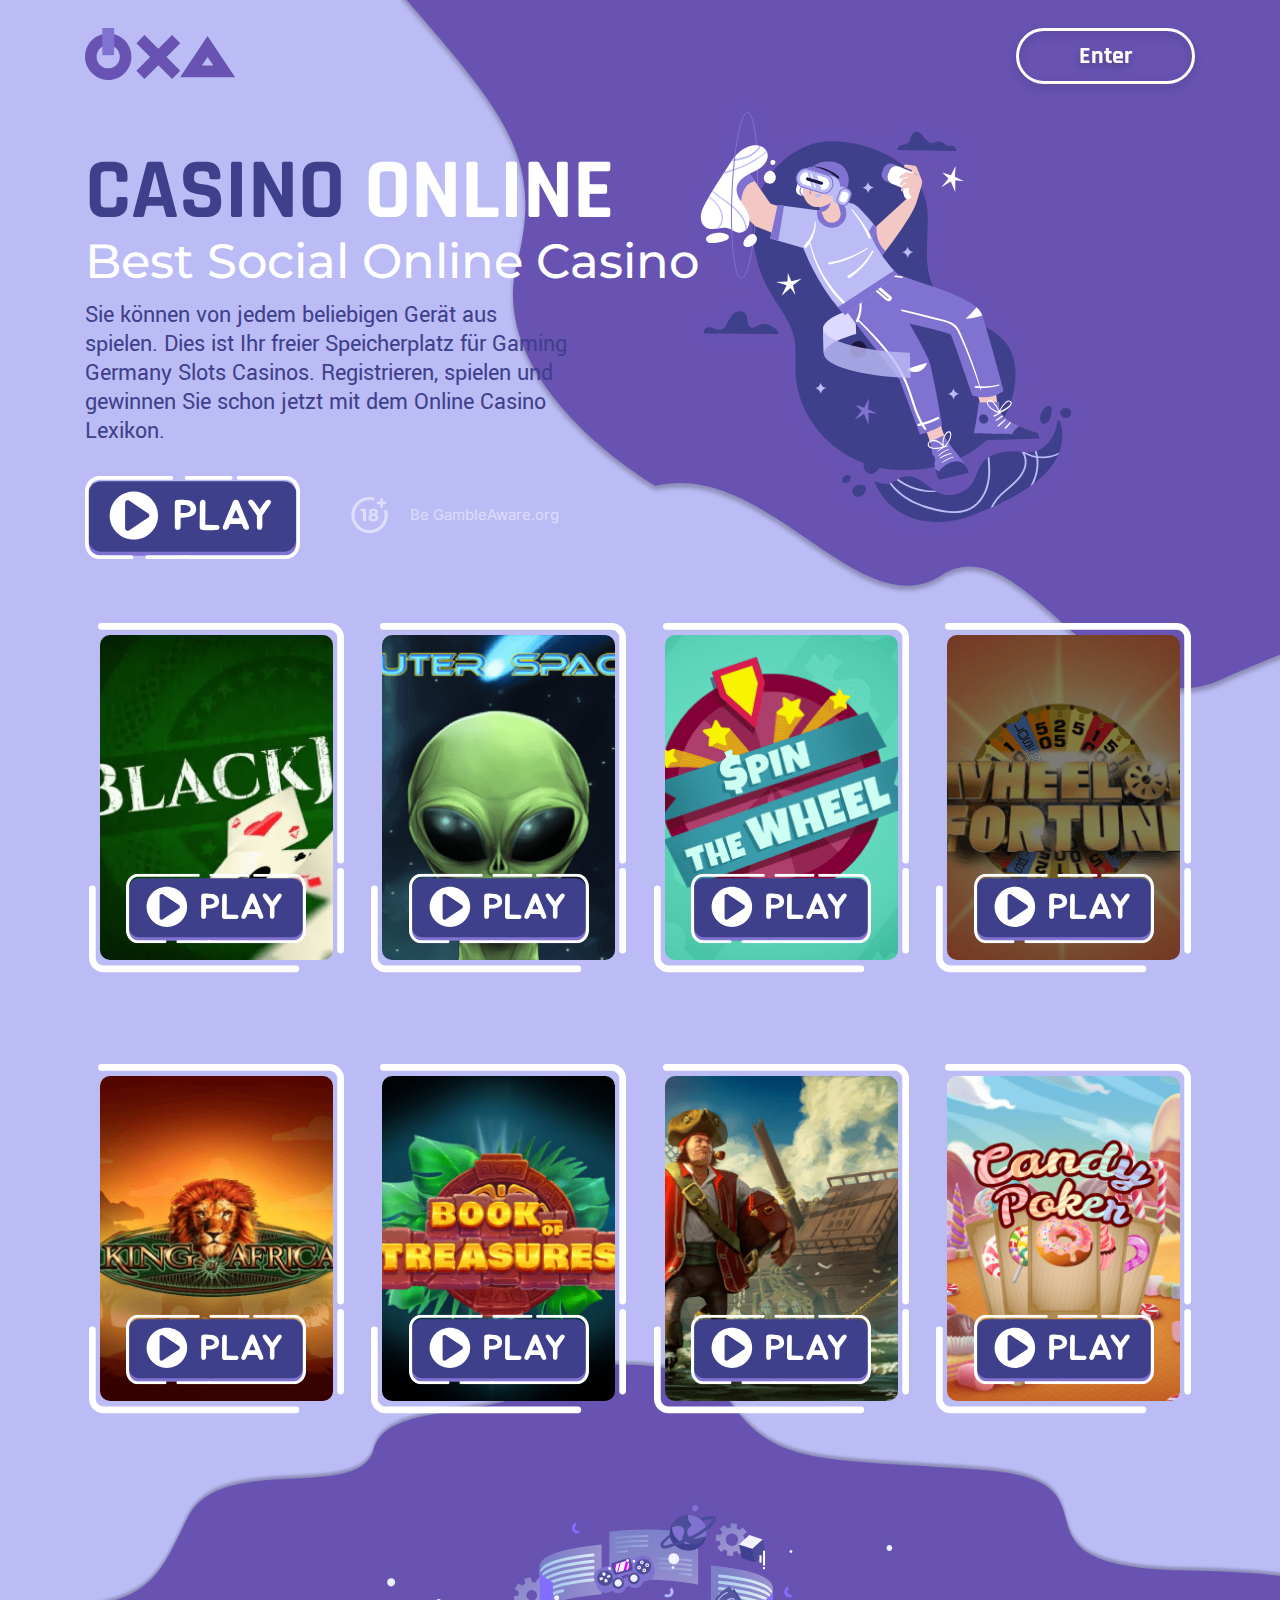
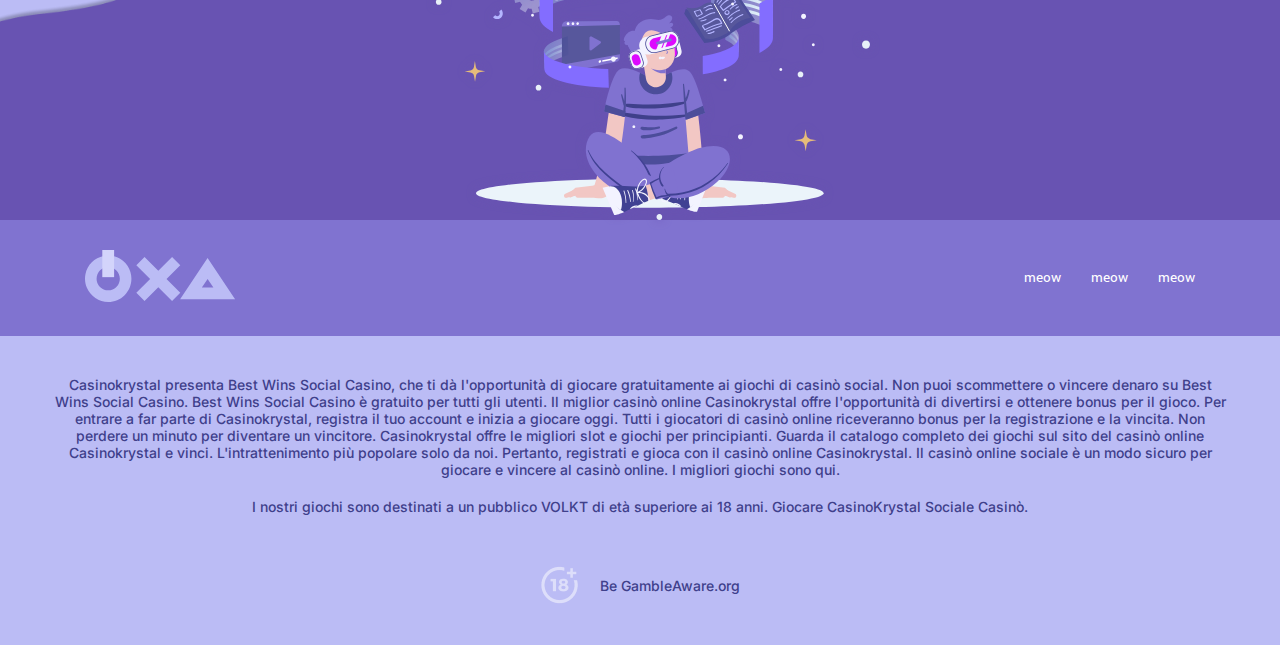
==== commit 7c825e6b: "Update index.html" ====
--- a/index.html
+++ b/index.html
@@ -33,7 +33,7 @@
                     <input type="password" id="password" name="password" />
                     <button>Join</button>
                 </form>
-                <a href="forgot.html">Forgot password</a>
+<!--                 <a href="forgot.html">Forgot password</a> -->
                 <a href="reg.html">Registration</a>
             </div>
         </div>
@@ -1366,4 +1366,4 @@
 
 </body>
 
-</html>+</html>
